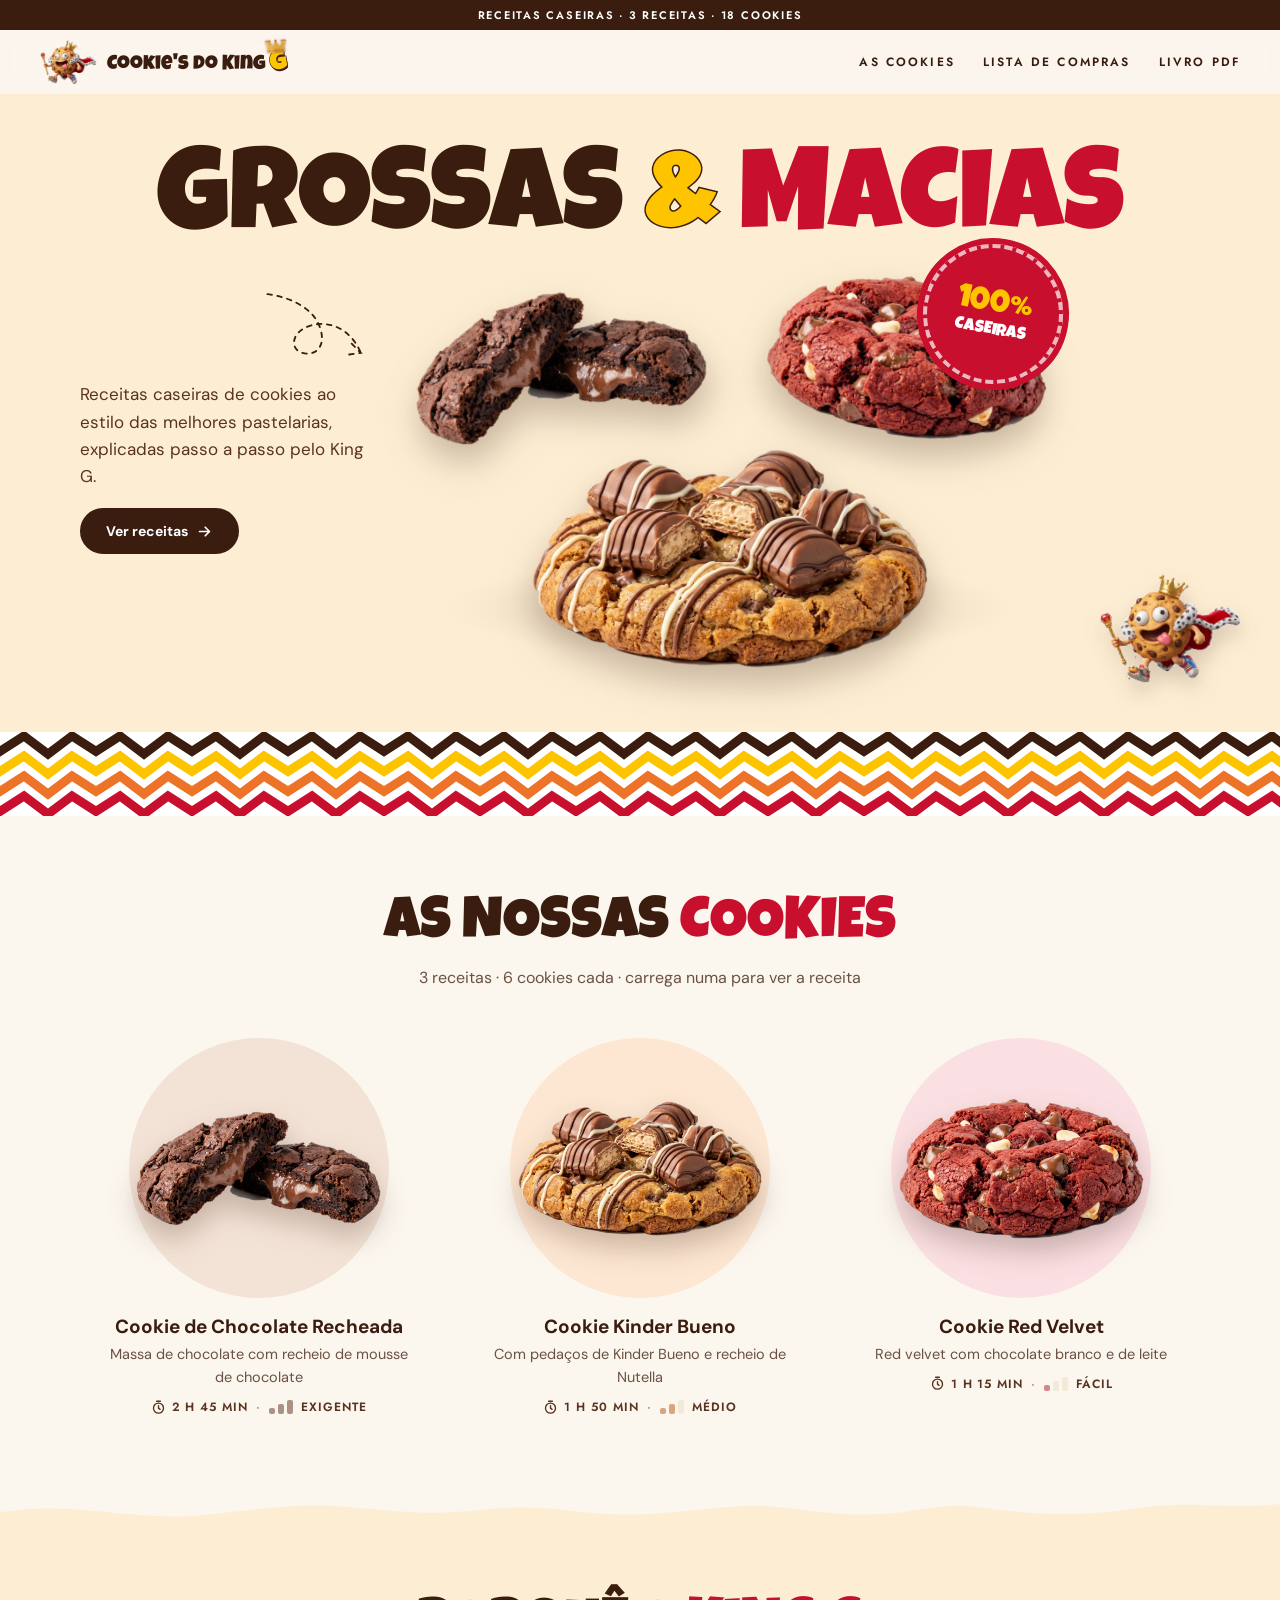
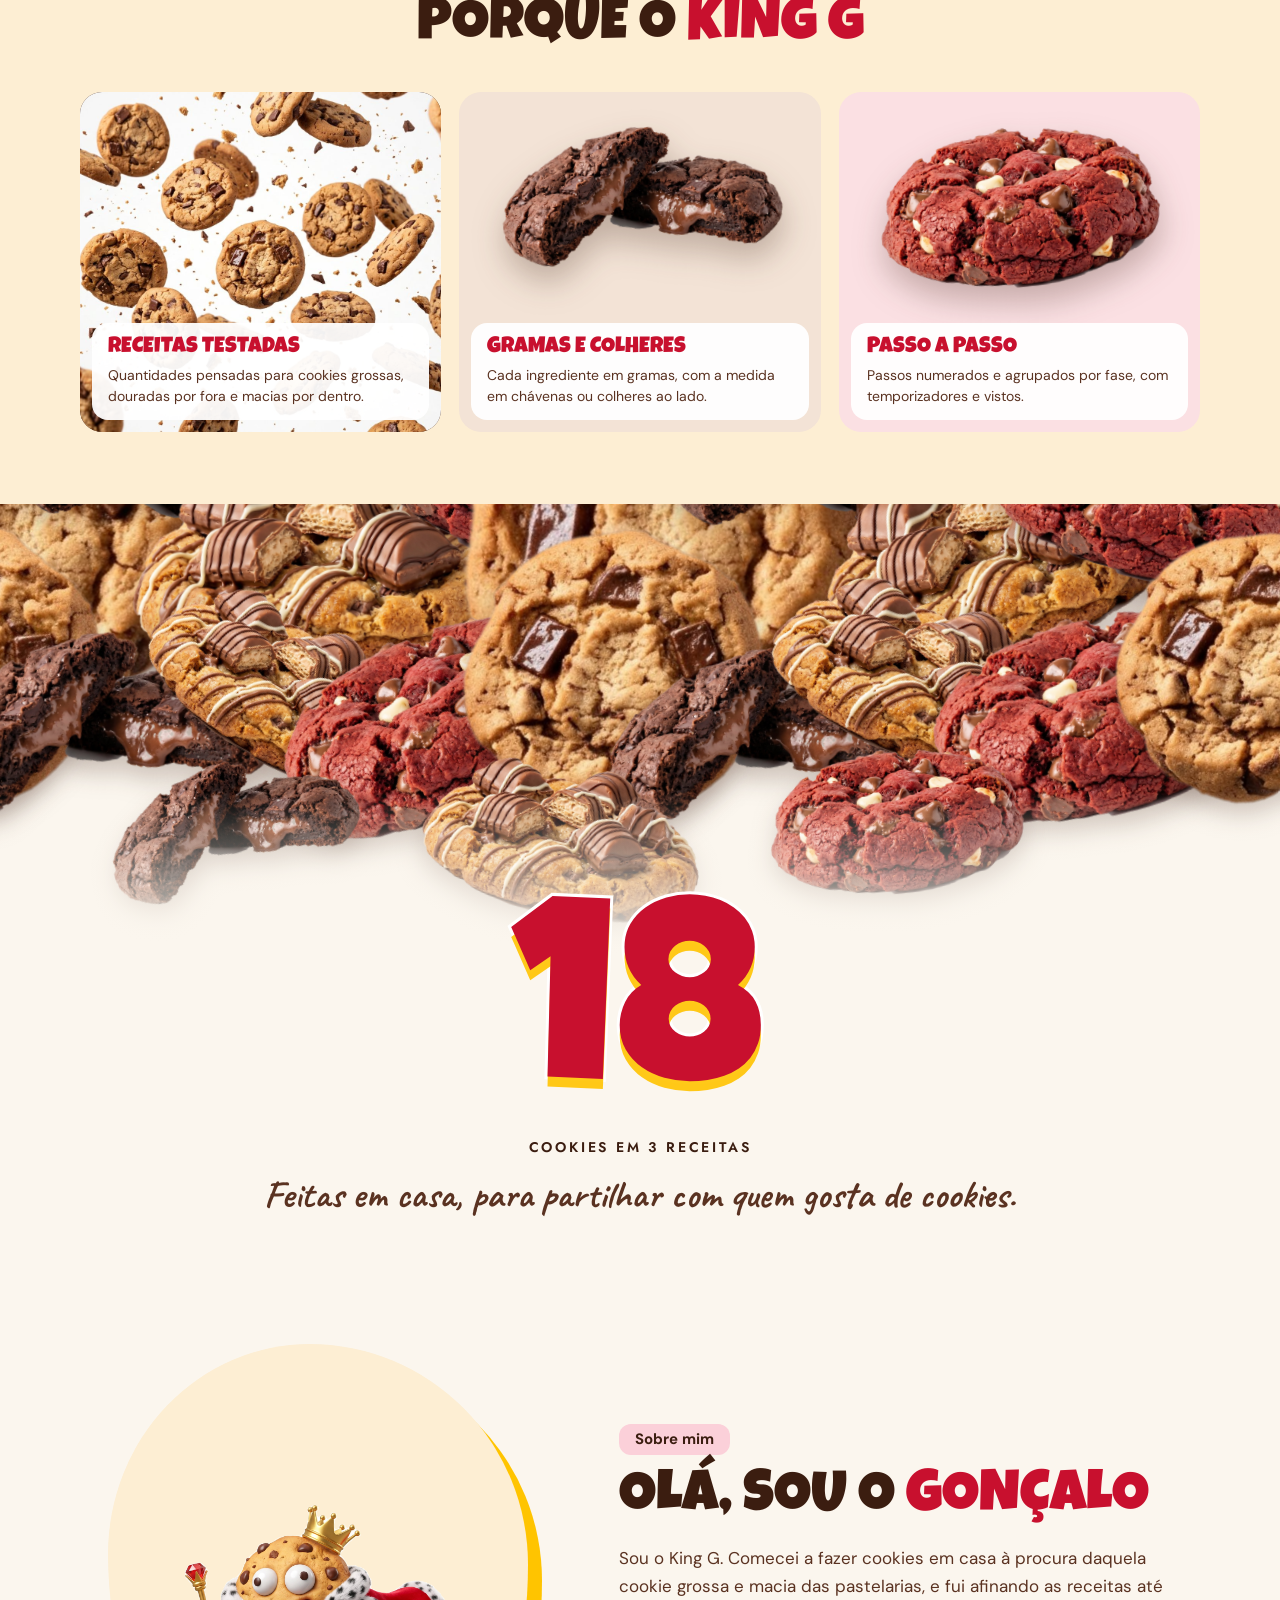
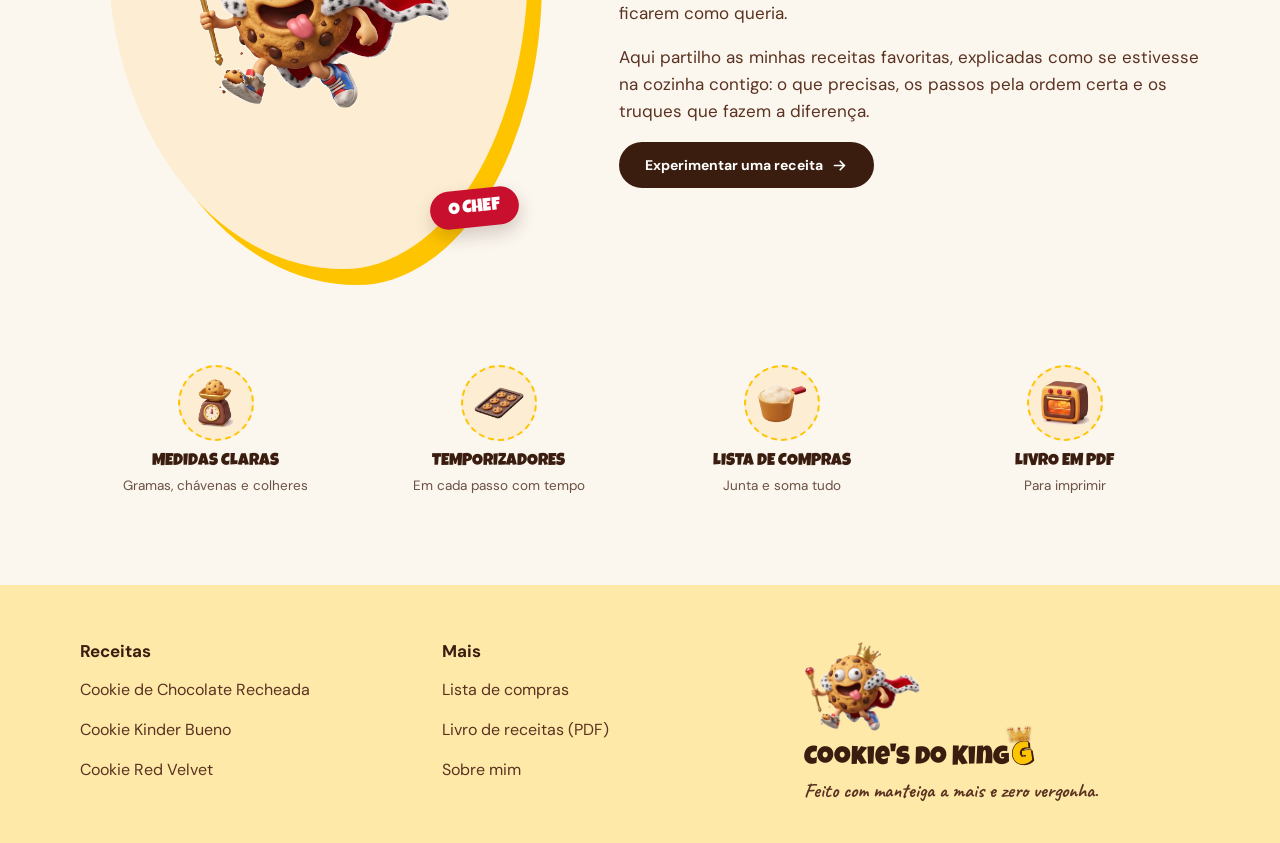
==== index.html @ 3b5568da "Nova página inicial, receita sem tabela e sem modo cozinha - Página inicial ao estilo da referência:" ====
<!doctype html>
<html lang="pt-PT">
<head>
  <meta charset="utf-8">
  <meta name="viewport" content="width=device-width, initial-scale=1, viewport-fit=cover">
  <title>Cookie's do King G</title>
  <meta name="description" content="As três receitas de cookies do King G: recheada de mousse, Kinder Bueno e Red Velvet. Passo a passo, com temporizadores e modo cozinha.">
  <meta property="og:title" content="Cookie's do King G">
  <meta property="og:description" content="Sua Majestade decretou: cookies para todos.">
  <meta property="og:image" content="assets/img/king-g.png">
  <meta name="theme-color" content="#fbf6ee">
  <link rel="icon" type="image/png" href="assets/img/favicon.png">
  <link rel="apple-touch-icon" href="assets/img/king-head.png">
  <link rel="preload" href="assets/fonts/luckiest-guy-latin-400-normal.woff2" as="font" type="font/woff2" crossorigin>
  <link rel="stylesheet" href="css/fontes.css">
  <link rel="stylesheet" href="css/estilo.css">
  <script>try{if(sessionStorage.getItem("kingg:cortina"))document.documentElement.classList.add("cortina-pre")}catch(e){}</script>
</head>
<body data-pagina="inicio">

  <a class="saltar" href="#cookies">Saltar para as cookies</a>

  <div class="v-faixa"><span>Receitas caseiras · 3 receitas · 18 cookies</span></div>

  <header class="nav">
    <a class="nav__marca" href="index.html" aria-label="Cookie's do King G, início">
      <img src="assets/img/king-g.png" alt="" width="58" height="44">
      <span>Cookie's do King <em class="g">G</em></span>
    </a>
    <button class="nav__menu" aria-expanded="false" aria-controls="nav-links" aria-label="Abrir menu">
      <span></span><span></span><span></span>
    </button>
    <nav class="nav__links" id="nav-links" aria-label="Principal">
      <a href="index.html#cookies">As cookies</a>
      <a href="lista.html">Lista de compras</a>
      <a href="livro.html">Livro PDF</a>
    </nav>
  </header>

  <main class="inicio">

    <!-- HERO -->
    <section class="v-hero">
      <div class="contentor v-hero__dentro">
        <h1 class="v-hero__titulo">Grossas <span>&amp;</span> <em>Macias</em></h1>
        <div class="v-hero__grelha">
          <div class="v-hero__texto">
            <p>Receitas caseiras de cookies ao estilo das melhores pastelarias, explicadas passo a passo pelo King G.</p>
            <a class="pilula" href="#cookies">Ver receitas <svg viewBox="0 0 24 24" aria-hidden="true"><path d="M5 12h14M13 6l6 6-6 6"/></svg></a>
            <svg class="v-rabisco" viewBox="0 0 120 90" aria-hidden="true"><path d="M8 10c30 4 52 18 58 38s-6 30-20 26-12-24 10-30 44 6 54 30" /><path d="M100 64l10 10-14 2" /></svg>
          </div>
          <div class="v-hero__prato">
            <img class="v-hero__ck v-hero__ck--tras1" src="assets/img/cookies/recheada.png" alt="">
            <img class="v-hero__ck v-hero__ck--tras2" src="assets/img/cookies/redvelvet.png" alt="">
            <img class="v-hero__ck v-hero__ck--frente" src="assets/img/cookies/bueno.png" alt="Cookie Kinder Bueno, Cookie de Chocolate Recheada e Cookie Red Velvet">
            <span class="v-selo"><b>100%</b>caseiras</span>
          </div>
        </div>
      </div>
      <img class="v-mascote v-mascote--hero" src="assets/img/king-g.png" alt="" aria-hidden="true">
    </section>

    <div class="v-zigzag" aria-hidden="true"></div>

    <!-- COOKIES -->
    <section class="i-cookies contentor" id="cookies">
      <h2 class="v-titulo">As nossas <em>cookies</em></h2>
      <p class="v-sub">3 receitas · 6 cookies cada · carrega numa para ver a receita</p>
      <div class="i-grelha" id="cartoes"></div>
    </section>

    <!-- PORQUÊ -->
    <section class="v-porque">
      <div class="v-rasgado v-rasgado--cima" aria-hidden="true"></div>
      <div class="contentor">
        <h2 class="v-titulo">Porquê o <em>King G</em></h2>
        <div class="v-porque__grelha">
          <article class="v-card">
            <img src="assets/img/cookie-rain.jpg" alt="">
            <div class="v-card__txt"><h3>Receitas testadas</h3><p>Quantidades pensadas para cookies grossas, douradas por fora e macias por dentro.</p></div>
          </article>
          <article class="v-card v-card--cor" style="--cor:#f3e3d6">
            <img class="v-card__ck" src="assets/img/cookies/recheada.png" alt="">
            <div class="v-card__txt"><h3>Gramas e colheres</h3><p>Cada ingrediente em gramas, com a medida em chávenas ou colheres ao lado.</p></div>
          </article>
          <article class="v-card v-card--cor" style="--cor:#fbe0e3">
            <img class="v-card__ck" src="assets/img/cookies/redvelvet.png" alt="">
            <div class="v-card__txt"><h3>Passo a passo</h3><p>Passos numerados e agrupados por fase, com temporizadores e vistos.</p></div>
          </article>
        </div>
      </div>
    </section>

    <!-- MONTE DE COOKIES + NÚMERO -->
    <section class="v-monte" aria-labelledby="monte-num">
      <div class="v-monte__pilha" id="pilha" aria-hidden="true"></div>
      <div class="contentor v-monte__texto">
        <p class="v-monte__num" id="monte-num">18</p>
        <p class="v-monte__legenda">cookies em 3 receitas</p>
        <p class="v-monte__script">Feitas em casa, para partilhar com quem gosta de cookies.</p>
      </div>
    </section>

    <!-- SOBRE MIM -->
    <section class="v-sobre contentor" id="sobre">
      <div class="v-sobre__foto">
        <img src="assets/img/eu.jpg" alt="Gonçalo, o chef por trás do King G" onerror="this.onerror=null;this.src='assets/img/king-g.png';this.classList.add('sem-foto')">
        <span class="v-sobre__selo">O chef</span>
      </div>
      <div class="v-sobre__texto">
        <p class="etiqueta-rosa">Sobre mim</p>
        <h2 class="v-titulo v-titulo--esq">Olá, sou o <em>Gonçalo</em></h2>
        <p>Sou o King G. Comecei a fazer cookies em casa à procura daquela cookie grossa e macia das pastelarias, e fui afinando as receitas até ficarem como queria.</p>
        <p>Aqui partilho as minhas receitas favoritas, explicadas como se estivesse na cozinha contigo: o que precisas, os passos pela ordem certa e os truques que fazem a diferença.</p>
        <a class="pilula" href="#cookies">Experimentar uma receita <svg viewBox="0 0 24 24" aria-hidden="true"><path d="M5 12h14M13 6l6 6-6 6"/></svg></a>
      </div>
    </section>

    <!-- VANTAGENS -->
    <section class="v-vantagens contentor" aria-label="O que encontras aqui">
      <ul>
        <li><span><img src="assets/img/icons/balanca.png" alt=""></span><b>Medidas claras</b><small>Gramas, chávenas e colheres</small></li>
        <li><span><img src="assets/img/icons/tabuleiro.png" alt=""></span><b>Temporizadores</b><small>Em cada passo com tempo</small></li>
        <li><a href="lista.html"><span><img src="assets/img/icons/medidor.png" alt=""></span><b>Lista de compras</b><small>Junta e soma tudo</small></a></li>
        <li><a href="livro.html"><span><img src="assets/img/icons/forno.png" alt=""></span><b>Livro em PDF</b><small>Para imprimir</small></a></li>
      </ul>
    </section>

  </main>

  <footer class="rodape">
    <div class="contentor rodape__grelha">
      <div class="rodape__col">
        <h2>Receitas</h2>
        <a href="cookie-chocolate-recheada.html">Cookie de Chocolate Recheada</a>
        <a href="cookie-kinder-bueno.html">Cookie Kinder Bueno</a>
        <a href="cookie-red-velvet.html">Cookie Red Velvet</a>
      </div>
      <div class="rodape__col">
        <h2>Mais</h2>
        <a href="lista.html">Lista de compras</a>
        <a href="livro.html">Livro de receitas (PDF)</a>
        <a href="index.html#sobre">Sobre mim</a>
      </div>
      <div class="rodape__marca">
        <img src="assets/img/king-g.png" alt="" width="125" height="96">
        <p class="rodape__nome">Cookie's do King <em class="g">G</em></p>
        <p class="rodape__lema">Feito com manteiga a mais e zero vergonha.</p>
      </div>
    </div>
  </footer>

  <div class="aviso" id="aviso" role="status" aria-live="polite"></div>

  <script src="js/receitas.js"></script>
  <script src="js/app.js"></script>
</body>
</html>
---- css/fontes.css ----
/* Fontes guardadas no próprio site (licenças OFL / Apache 2.0, via Fontsource) */
@font-face { font-family: "Luckiest Guy"; font-weight: 400; font-display: swap; src: url("../assets/fonts/luckiest-guy-latin-400-normal.woff2") format("woff2"); }
@font-face { font-family: "Bebas Neue"; font-weight: 400; font-display: swap; src: url("../assets/fonts/bebas-neue-latin-400-normal.woff2") format("woff2"); }
@font-face { font-family: "Caveat"; font-weight: 600 700; font-display: swap; src: url("../assets/fonts/caveat-latin-700-normal.woff2") format("woff2"); }
@font-face { font-family: "DM Sans"; font-weight: 400; font-display: swap; src: url("../assets/fonts/dm-sans-latin-400-normal.woff2") format("woff2"); }
@font-face { font-family: "DM Sans"; font-weight: 500; font-display: swap; src: url("../assets/fonts/dm-sans-latin-500-normal.woff2") format("woff2"); }
@font-face { font-family: "DM Sans"; font-weight: 700; font-display: swap; src: url("../assets/fonts/dm-sans-latin-700-normal.woff2") format("woff2"); }
@font-face { font-family: "Jost"; font-weight: 500; font-display: swap; src: url("../assets/fonts/jost-latin-500-normal.woff2") format("woff2"); }
@font-face { font-family: "Jost"; font-weight: 600; font-display: swap; src: url("../assets/fonts/jost-latin-600-normal.woff2") format("woff2"); }
@font-face { font-family: "Space Mono"; font-weight: 400; font-display: swap; src: url("../assets/fonts/space-mono-latin-400-normal.woff2") format("woff2"); }
@font-face { font-family: "Space Mono"; font-weight: 700; font-display: swap; src: url("../assets/fonts/space-mono-latin-700-normal.woff2") format("woff2"); }
---- css/estilo.css ----
/* =========================================================
   COOKIE'S DO KING G — estilo
   Baseado no design system Pa'lais, adaptado à marca:
   chocolate para o texto, vermelho da capa para as ações,
   mel e laranja só para formas. Pensado primeiro para telemóvel.
   ========================================================= */

:root {
  --creme: #fbf6ee;
  --papel: #ffffff;
  --chocolate: #3b1d10;
  --chocolate-2: #5a3221;
  --capa: #c8102e;
  --capa-escura: #a00c25;
  --mel: #ffc400;
  --laranja: #ed7328;
  --areia: #ecdcc2;
  --tinta: #2b170d;
  --tinta-suave: #6b5144;

  --f-marca: "Luckiest Guy", "Bebas Neue", system-ui, sans-serif;
  --f-titulo: "Bebas Neue", "Oswald", system-ui, sans-serif;
  --f-script: "Caveat", "Comic Sans MS", cursive;
  --f-rotulo: "Jost", "Futura", system-ui, sans-serif;
  --f-corpo: "DM Sans", "Inter", system-ui, sans-serif;

  --r-cartao: 16px;
  --r-botao: 32px;
  --sombra-cartao: -14px 10px 49px rgba(59, 29, 16, .16);
  --sombra-leve: 0 14px 27px rgba(59, 29, 16, .07);
  --max: 1200px;
  --gutter: clamp(16px, 4vw, 40px);
  --nav-h: 64px;
  --seguro-baixo: env(safe-area-inset-bottom, 0px);
}

*, *::before, *::after { box-sizing: border-box; }
html { scroll-behavior: smooth; scroll-padding-top: calc(var(--nav-h) + 16px); overflow-x: clip; -webkit-text-size-adjust: 100%; }
body {
  margin: 0;
  background: var(--creme);
  color: var(--tinta);
  font: 400 16px/1.6 var(--f-corpo);
  -webkit-font-smoothing: antialiased;
  overflow-x: clip;
  -webkit-tap-highlight-color: transparent;
}
img { max-width: 100%; height: auto; display: block; }
button { font: inherit; color: inherit; cursor: pointer; }
a { color: inherit; }
:focus-visible { outline: 3px solid var(--mel); outline-offset: 3px; border-radius: 6px; }
.saltar { position: absolute; left: -9999px; }
.saltar:focus { left: 16px; top: 16px; z-index: 100; background: var(--papel); padding: 8px 16px; }
.contentor { width: 100%; max-width: var(--max); margin: 0 auto; padding: 0 var(--gutter); }

/* o "G" do King G */
.g {
  font-style: normal;
  display: inline-block;
  color: var(--mel);
  -webkit-text-stroke: .045em var(--chocolate);
  paint-order: stroke fill;
  text-shadow: .05em .06em 0 var(--chocolate);
  transform: rotate(-8deg) scale(1.18);
  transform-origin: 50% 70%;
  margin-left: .06em;
}

/* ---------- texto partilhado ---------- */
.sobrancelha {
  font: 600 12px/1.6 var(--f-rotulo);
  letter-spacing: .22em; text-transform: uppercase;
  color: var(--capa); margin: 0 0 8px;
}
.sobrancelha--claro { color: var(--mel); }
.titulo { font: 400 clamp(40px, 6vw, 64px)/.95 var(--f-titulo); letter-spacing: .04em; text-transform: uppercase; color: var(--chocolate); margin: 0; }
.titulo--claro { color: var(--papel); }
.sub-titulo { font: 400 clamp(28px, 4vw, 34px)/1 var(--f-titulo); letter-spacing: .05em; text-transform: uppercase; color: var(--chocolate); margin: 0 0 14px; }
.script { font: 700 clamp(22px, 3vw, 30px)/1.15 var(--f-script); color: var(--chocolate-2); margin: 8px 0 0; }
.script--claro { color: #ffe9c7; }

/* ---------- botões ---------- */
.btn {
  display: inline-flex; align-items: center; justify-content: center; gap: 10px;
  min-height: 48px;
  border: 2px solid transparent; border-radius: var(--r-botao);
  padding: 14px 28px;
  font: 600 13px/1 var(--f-rotulo); letter-spacing: .14em; text-transform: uppercase;
  text-decoration: none;
  transition: transform .15s ease, background .15s ease, color .15s ease;
}
.btn svg { width: 18px; height: 18px; flex: none; fill: none; stroke: currentColor; stroke-width: 2.4; stroke-linecap: round; stroke-linejoin: round; }
.btn:active { transform: scale(.96); }
.btn--real { background: var(--capa); color: var(--papel); }
.btn--real:hover { background: var(--capa-escura); }
.btn--contorno { background: transparent; border-color: var(--laranja); color: #b8501a; }
.btn--contorno:hover { background: var(--laranja); color: var(--papel); }
.btn--claro { background: var(--papel); color: var(--chocolate); }
.btn--claro:hover { background: var(--mel); }
.btn--peq { min-height: 40px; padding: 10px 18px; font-size: 12px; }
.link { background: none; border: 0; padding: 0; color: var(--capa); text-decoration: underline; font-weight: 700; }

/* ---------- navegação ---------- */
.nav {
  position: sticky; top: 0; z-index: 40;
  height: var(--nav-h);
  display: flex; align-items: center; justify-content: space-between; gap: 12px;
  padding: 0 var(--gutter);
  background: rgba(251, 246, 238, .9);
  backdrop-filter: blur(10px); -webkit-backdrop-filter: blur(10px);
}
.nav__marca { display: flex; align-items: center; gap: 10px; text-decoration: none; color: var(--chocolate); margin-right: auto; }
.nav__marca img { width: auto; height: 44px; }
.nav__marca span { font: 400 20px/1 var(--f-marca); padding-top: 4px; white-space: nowrap; }
.nav__marca .g { font-size: 1.15em; }
.nav__links { display: flex; gap: 28px; }
.nav__links a {
  font: 600 12px/1 var(--f-rotulo); letter-spacing: .18em; text-transform: uppercase;
  color: var(--chocolate); text-decoration: none; padding: 8px 0;
  background: linear-gradient(var(--mel), var(--mel)) no-repeat 0 100% / 0 3px;
  transition: background-size .25s;
}
.nav__links a:hover { background-size: 100% 3px; }
.nav__menu { display: none; }

@media (max-width: 899px) {
  .nav__menu {
    display: grid; place-content: center; gap: 5px;
    width: 46px; height: 46px; border-radius: 50%;
    background: var(--papel); border: 0; box-shadow: var(--sombra-leve);
    order: 3;
  }
  .nav__menu span { display: block; width: 20px; height: 2.5px; border-radius: 2px; background: var(--chocolate); transition: transform .25s, opacity .25s; }
  .nav__menu[aria-expanded="true"] span:nth-child(1) { transform: translateY(7.5px) rotate(45deg); }
  .nav__menu[aria-expanded="true"] span:nth-child(2) { opacity: 0; }
  .nav__menu[aria-expanded="true"] span:nth-child(3) { transform: translateY(-7.5px) rotate(-45deg); }
  .nav__links {
    position: fixed; left: 12px; right: 12px; top: calc(var(--nav-h) + 4px);
    flex-direction: column; gap: 0;
    background: var(--papel); border-radius: 20px; padding: 8px;
    box-shadow: 0 20px 40px rgba(59, 29, 16, .18);
    transform: translateY(-12px); opacity: 0; pointer-events: none;
    transition: opacity .2s, transform .2s;
  }
  .nav__links.aberto { transform: none; opacity: 1; pointer-events: auto; }
  .nav__links a { padding: 16px 14px; font-size: 13px; background: none; border-radius: 12px; }
  .nav__links a:active { background: var(--creme); }
  .nav__cozinha { display: none; }
}
@media (max-width: 380px) { .nav__marca span { font-size: 17px; } .nav__marca img { height: 38px; } }

/* ---------- transições de página ---------- */
.chuva { position: fixed; z-index: 90; pointer-events: none; animation: cai linear forwards; will-change: transform; }
@keyframes cai { to { transform: translateY(calc(100vh + 260px)) rotate(var(--rot)); } }
/* cortina de bolachas */
html.cortina-pre::after { content: ""; position: fixed; inset: 0; z-index: 99; background: var(--creme); }
.cortina { position: fixed; inset: 0; z-index: 100; overflow: hidden; pointer-events: all; }
.cortina::before { content: ""; position: absolute; inset: 0; background: var(--fundo, var(--creme)); opacity: 0; transition: opacity .25s ease; }
.cortina.cheia::before { opacity: 1; }
.cortina img { position: absolute; max-width: none; height: auto; will-change: transform; backface-visibility: hidden; }
.cortina.a-entrar img { transform: translateY(calc(-100vh - 110%)) rotate(var(--rot)); animation: cortina-cai .52s var(--entra) forwards; }
.cortina.pousada img { transform: rotate(var(--rot)); }
.cortina.a-sair img { transform: rotate(var(--rot)); animation: cortina-sai .62s cubic-bezier(.55, 0, .85, .35) var(--sai) forwards; }
.cortina.a-sair::before { opacity: 0; transition-delay: .12s; transition-duration: .45s; }
@keyframes cortina-cai {
  0% { transform: translateY(calc(-100vh - 110%)) rotate(var(--rot)); animation-timing-function: cubic-bezier(.55, 0, .85, .35); }
  78% { transform: translateY(0) rotate(var(--rot)); animation-timing-function: ease-out; }
  89% { transform: translateY(-5%) rotate(var(--rot)); animation-timing-function: ease-in; }
  100% { transform: translateY(0) rotate(var(--rot)); }
}
@keyframes cortina-sai { to { transform: translateY(calc(100vh + 120%)) rotate(calc(var(--rot) + 120deg)); } }

/* ondas */
.onda { display: block; width: 100%; height: clamp(44px, 8vw, 110px); }

/* indicador de nível (substitui as coroas) */
.nivel { display: inline-flex; align-items: center; gap: 8px; }
.nivel__barras { display: inline-flex; align-items: flex-end; gap: 3px; height: 14px; }
.nivel__barras i { display: block; width: 6px; border-radius: 2px; background: var(--areia); }
.nivel__barras i:nth-child(1) { height: 6px; }
.nivel__barras i:nth-child(2) { height: 10px; }
.nivel__barras i:nth-child(3) { height: 14px; }
.nivel__barras i.on { background: var(--cor, var(--capa)); }

/* compras: talão amassado */
.compras { padding-block: 64px 80px; display: grid; gap: 40px; align-items: start; }
@media (min-width: 900px) { .compras { grid-template-columns: 1fr 420px; gap: 64px; } .compras__lado { position: sticky; top: calc(var(--nav-h) + 24px); } }
.compras__intro { color: var(--tinta-suave); max-width: 46ch; margin: 12px 0 0; }
.compras__escolha { display: flex; flex-wrap: wrap; gap: 10px; margin: 24px 0 18px; }
.chip { display: inline-flex; align-items: center; gap: 8px; min-height: 46px; border: 2px solid var(--areia); background: var(--papel); border-radius: 30px; padding: 6px 16px 6px 6px; font: 600 12px/1 var(--f-rotulo); letter-spacing: .1em; text-transform: uppercase; color: var(--chocolate); }
.chip img { width: 32px; height: 32px; object-fit: contain; }
.chip[aria-pressed="true"] { border-color: var(--chocolate); background: var(--chocolate); color: var(--papel); }
.compras__acoes { display: flex; gap: 12px; flex-wrap: wrap; }
@media (max-width: 480px) { .compras__acoes .btn { flex: 1; } }

.talao-wrap {
  --tinta-talao: #2a2622;
  width: 100%; max-width: 400px; justify-self: center;
  transform: rotate(-2deg);
  filter: drop-shadow(-6px 14px 14px rgba(59, 29, 16, .18)) drop-shadow(0 2px 2px rgba(59, 29, 16, .12));
}
.talao {
  --dente: 14px;
  position: relative;
  padding: 34px 26px 40px;
  background: #fcf9f1 url("../assets/img/talao.jpg") center / 100% 100%;
  color: var(--tinta-talao);
  font: 400 13px/1.55 "Space Mono", ui-monospace, "Courier New", monospace;
  -webkit-mask:
    conic-gradient(from -45deg at bottom, #0000, #000 1deg 89deg, #0000 90deg) bottom / var(--dente) 51% repeat-x,
    conic-gradient(from 135deg at top, #0000, #000 1deg 89deg, #0000 90deg) top / var(--dente) 51% repeat-x;
          mask:
    conic-gradient(from -45deg at bottom, #0000, #000 1deg 89deg, #0000 90deg) bottom / var(--dente) 51% repeat-x,
    conic-gradient(from 135deg at top, #0000, #000 1deg 89deg, #0000 90deg) top / var(--dente) 51% repeat-x;
}
/* tinta de impressora térmica, ligeiramente gasta */
.talao > * { position: relative; }
.talao__logo { width: 120px; margin: 0 auto 6px; filter: grayscale(1) contrast(1.3) brightness(.95); mix-blend-mode: multiply; opacity: .85; }
.talao__marca { text-align: center; font-weight: 700; font-size: 17px; letter-spacing: .06em; margin: 0; }
.talao__centro { text-align: center; margin: 2px 0 12px; font-size: 12px; text-transform: uppercase; }
.talao hr { border: 0; border-top: 2px dashed currentColor; opacity: .55; margin: 10px 0; }
.talao hr.talao__duplo { border-top-style: double; border-top-width: 4px; }
.talao__linha { display: flex; justify-content: space-between; gap: 12px; font-size: 12px; text-transform: uppercase; }
.talao__receita { font-weight: 700; }
.talao__cab { font-weight: 700; margin-bottom: 2px; }
.talao__cab .talao__art { flex: 1; padding-left: 14px; }
.talao__lista { list-style: none; margin: 0; padding: 0; }
.tal-item { display: grid; grid-template-columns: 22px 66px 1fr; align-items: start; gap: 6px; padding: 5px 0; cursor: pointer; }
.tal-item input { position: absolute; opacity: 0; pointer-events: none; }
.tal-item__caixa { width: 17px; height: 17px; margin-top: 2px; border: 1.5px solid currentColor; display: grid; place-items: center; }
.tal-item__caixa svg { width: 13px; height: 13px; fill: none; stroke: currentColor; stroke-width: 3; stroke-linecap: round; stroke-linejoin: round; opacity: 0; }
.tal-item input:checked + .tal-item__caixa svg { opacity: 1; }
.tal-item input:focus-visible + .tal-item__caixa { outline: 3px solid var(--mel); outline-offset: 2px; }
.tal-item__q { font-weight: 700; text-align: right; padding-right: 8px; white-space: nowrap; }
.tal-item input:checked ~ .tal-item__q, .tal-item input:checked ~ .tal-item__n { text-decoration: line-through; text-decoration-thickness: 2px; opacity: .45; }
.talao__vazio { text-align: center; padding: 14px 0; font-size: 12px; }
.talao__total { font-size: 13px; }
.talao__grande { font-size: 18px; font-weight: 700; margin-top: 4px; }
.talao__barras { height: 48px; max-width: 100%; margin: 16px auto 8px; opacity: .85; }

/* checkboxes partilhadas */
.check { display: flex; align-items: flex-start; gap: 12px; padding: 11px 2px; cursor: pointer; }
.check input { position: absolute; opacity: 0; pointer-events: none; }
.check__caixa { flex: none; width: 24px; height: 24px; margin-top: 0; border: 2px solid var(--areia); border-radius: 7px; display: grid; place-items: center; transition: background .15s, border-color .15s; }
.check__caixa svg { width: 15px; height: 15px; fill: none; stroke: var(--papel); stroke-width: 3; stroke-linecap: round; stroke-linejoin: round; opacity: 0; }
.check input:checked + .check__caixa { background: var(--cor, var(--capa)); border-color: var(--cor, var(--capa)); }
.check input:checked + .check__caixa svg { opacity: 1; }
.check input:focus-visible + .check__caixa { outline: 3px solid var(--mel); outline-offset: 2px; }
.check__q { font-weight: 700; min-width: 72px; color: var(--chocolate); font-variant-numeric: tabular-nums; }
.check__txt { flex: 1; }
.check input:checked ~ .check__txt, .check input:checked ~ .check__q { text-decoration: line-through; opacity: .45; }

/* =========================================================
   PÁGINA DA RECEITA
   ========================================================= */
.pagina-receita { padding-bottom: 32px; }
.voltar { display: inline-flex; align-items: center; gap: 8px; min-height: 44px; font: 600 12px/1 var(--f-rotulo); letter-spacing: .16em; text-transform: uppercase; color: var(--chocolate); text-decoration: none; }
.voltar svg { width: 18px; height: 18px; fill: none; stroke: currentColor; stroke-width: 2.4; stroke-linecap: round; stroke-linejoin: round; }
.voltar:hover { color: var(--cor); }


.dose { display: flex; align-items: center; justify-content: space-between; gap: 12px; margin: 0 0 8px; padding: 8px 10px 8px 16px; background: var(--creme); border-radius: 40px; }
.dose__texto { font: 600 11px/1.3 var(--f-rotulo); letter-spacing: .14em; text-transform: uppercase; }
.dose__ctrl { display: flex; align-items: center; gap: 4px; }
.dose__ctrl button { width: 44px; height: 44px; border-radius: 50%; border: 0; background: var(--papel); font: 700 22px/1 var(--f-corpo); color: var(--chocolate); box-shadow: 0 2px 6px rgba(59, 29, 16, .12); }
.dose__ctrl button:hover { background: var(--mel); }
.dose__num { min-width: 56px; text-align: center; font: 400 30px/1 var(--f-titulo); color: var(--cor); }
.dose__num small { display: block; font: 600 9px/1 var(--f-rotulo); letter-spacing: .14em; color: var(--tinta-suave); }
.dose__nota { font-size: 13px; color: var(--tinta-suave); margin: 4px 0 0; }
.grupo__titulo { font: 700 22px/1.1 var(--f-script); color: var(--cor); margin: 20px 0 2px; }
.lista-ing { list-style: none; margin: 0 0 4px; padding: 0; }
.lista-ing li + li { border-top: 1px dashed var(--areia); }
.lista-ing .check { font-size: 15px; line-height: 1.4; }

.mini {
  display: inline-flex; align-items: center; gap: 6px; min-height: 40px;
  border: 2px solid var(--areia); background: transparent; border-radius: 22px;
  padding: 8px 14px; font: 600 11px/1 var(--f-rotulo); letter-spacing: .1em; text-transform: uppercase; color: var(--chocolate);
}
.mini:hover { border-color: var(--laranja); }
.mini svg { width: 15px; height: 15px; fill: none; stroke: currentColor; stroke-width: 2.4; stroke-linecap: round; stroke-linejoin: round; }
.mini--feito[aria-pressed="true"] { background: var(--cor); border-color: var(--cor); color: var(--papel); }

/* barra fixa no telemóvel */
.barra-movel { display: none; }
@media (max-width: 899px) {
  .barra-movel {
    position: fixed; z-index: 35; left: 10px; right: 10px; bottom: calc(10px + var(--seguro-baixo));
    display: flex; align-items: center; gap: 6px;
    background: var(--chocolate); border-radius: 40px; padding: 6px;
    box-shadow: 0 14px 30px rgba(59, 29, 16, .35);
  }
  .barra-movel__link { flex: 1; text-align: center; color: var(--papel); text-decoration: none; font: 600 11px/1 var(--f-rotulo); letter-spacing: .12em; text-transform: uppercase; padding: 14px 4px; border-radius: 30px; }
  .barra-movel__link:active { background: rgba(255, 255, 255, .12); }
  .barra-movel .btn { min-height: 44px; padding: 10px 16px; font-size: 11px; }
  body[data-pagina="receita"] .rodape { padding-bottom: calc(110px + var(--seguro-baixo)); }
  body.com-doca .barra-movel { bottom: calc(10px + var(--seguro-baixo)); }
}
body.em-cozinha .barra-movel { display: none; }

/* ---------- modo cozinha ---------- */
.cozinha {
  position: fixed; inset: 0; z-index: 60; background: var(--creme);
  display: flex; flex-direction: column;
  padding: 12px var(--gutter) calc(16px + var(--seguro-baixo));
}
.cozinha[hidden] { display: none; }
body.em-cozinha { overflow: hidden; }
.cozinha__topo { display: flex; justify-content: space-between; gap: 12px; align-items: center; }
.cozinha__receita { display: flex; align-items: center; gap: 10px; font: 400 22px/1 var(--f-titulo); letter-spacing: .05em; text-transform: uppercase; color: var(--cor); }
.cozinha__receita img { width: 44px; }
.cozinha__fechar { width: 48px; height: 48px; border-radius: 50%; border: 2px solid var(--chocolate); background: transparent; flex: none; display: grid; place-items: center; }
.cozinha__fechar svg { width: 22px; height: 22px; stroke: var(--chocolate); stroke-width: 2.6; stroke-linecap: round; fill: none; }
.cozinha__barra { height: 8px; background: var(--areia); border-radius: 8px; margin: 12px 0; overflow: hidden; }
.cozinha__barra span { display: block; height: 100%; background: var(--cor); border-radius: 8px; transition: width .4s ease; }
.cozinha__palco { flex: 1; display: flex; flex-direction: column; align-items: center; justify-content: center; text-align: center; max-width: 760px; width: 100%; margin: 0 auto; overflow-y: auto; padding: 8px 0; }
.cozinha__icone { width: clamp(90px, 18vh, 170px); height: clamp(90px, 18vh, 170px); object-fit: contain; margin-bottom: 10px; filter: drop-shadow(0 14px 12px rgba(59, 29, 16, .2)); }
.cozinha__titulo { font: 400 clamp(38px, 8vw, 80px)/.95 var(--f-titulo); letter-spacing: .04em; text-transform: uppercase; color: var(--cor); margin: 4px 0 14px; }
.cozinha__texto { font-size: clamp(18px, 2.4vw, 23px); line-height: 1.5; margin: 0; }
.cozinha__temporizador { margin-top: 24px; }
.cozinha__nav { display: flex; justify-content: space-between; gap: 12px; max-width: 760px; width: 100%; margin: 12px auto 0; }
.cozinha__nav .btn { flex: 1; max-width: 240px; min-height: 56px; }
.cozinha__fim img { width: min(340px, 70vw); margin: 0 auto 8px; }
.relogio { display: inline-flex; align-items: center; gap: 14px; background: var(--papel); border-radius: 60px; padding: 8px 10px 8px 22px; box-shadow: var(--sombra-leve); }
.relogio__tempo { font: 400 42px/1 var(--f-titulo); letter-spacing: .06em; color: var(--chocolate); font-variant-numeric: tabular-nums; min-width: 4ch; }

/* doca de temporizadores */
.doca { position: fixed; z-index: 70; left: 50%; bottom: calc(16px + var(--seguro-baixo)); translate: -50% 0; display: flex; flex-direction: column; gap: 8px; align-items: center; pointer-events: none; width: max-content; max-width: calc(100vw - 20px); }
@media (max-width: 899px) { .doca { bottom: calc(80px + var(--seguro-baixo)); } body.em-cozinha .doca { bottom: calc(90px + var(--seguro-baixo)); } }
.tempo-ativo { pointer-events: auto; display: flex; align-items: center; gap: 10px; background: var(--chocolate); color: var(--papel); border-radius: 40px; padding: 6px 6px 6px 18px; box-shadow: 0 12px 30px rgba(59, 29, 16, .35); }
.tempo-ativo__nome { font: 600 10px/1.2 var(--f-rotulo); letter-spacing: .12em; text-transform: uppercase; opacity: .8; max-width: 16ch; }
.tempo-ativo__t { font: 400 26px/1 var(--f-titulo); letter-spacing: .06em; font-variant-numeric: tabular-nums; }
.tempo-ativo button { border: 0; border-radius: 30px; background: rgba(255, 255, 255, .14); color: var(--papel); padding: 10px 12px; min-height: 40px; font: 600 10px/1 var(--f-rotulo); letter-spacing: .1em; text-transform: uppercase; }
.tempo-ativo.toca { background: var(--capa); }

.aviso { position: fixed; z-index: 80; top: calc(var(--nav-h) + 10px); left: 50%; translate: -50% -20px; opacity: 0; background: var(--chocolate); color: var(--papel); padding: 12px 22px; border-radius: 30px; font-weight: 500; transition: opacity .25s, translate .25s; pointer-events: none; max-width: calc(100vw - 32px); text-align: center; }
.aviso.ver { opacity: 1; translate: -50% 0; }

@media (prefers-reduced-motion: reduce) {
  *, *::before, *::after { animation-duration: .01ms !important; animation-iteration-count: 1 !important; transition-duration: .01ms !important; }
  html { scroll-behavior: auto; }
}

/* coroa por cima do G */
.g { position: relative; }
.g::before {
  content: ""; position: absolute; left: 50%; top: -.4em;
  width: .78em; height: .46em; translate: -50% 0; rotate: 4deg;
  background: url("../assets/img/coroa.png") no-repeat center / contain;
  filter: drop-shadow(0 .03em .03em rgba(59, 29, 16, .35));
  -webkit-text-stroke: 0; pointer-events: none;
}

.check__nota { font-style: normal; color: var(--tinta-suave); font-size: 13px; }

/* gramas e chávenas/colheres juntas */
.lista-ing .check__q { min-width: 92px; display: flex; flex-direction: column; line-height: 1.25; }
.lista-ing .check__q small { font-weight: 500; font-size: 12.5px; color: var(--tinta-suave); margin-top: 2px; }


/* =========================================================
   ELEMENTOS PARTILHADOS (estilo limpo, inspirado na Crumbl)
   ========================================================= */
.vh { position: absolute; width: 1px; height: 1px; overflow: hidden; clip-path: inset(50%); white-space: nowrap; }
.pilula {
  display: inline-flex; align-items: center; justify-content: center; gap: 8px;
  min-height: 46px; padding: 12px 24px; border: 2px solid var(--chocolate); border-radius: 30px;
  background: var(--chocolate); color: #fff; text-decoration: none; cursor: pointer;
  font: 700 14px/1 var(--f-corpo);
  transition: background .15s, border-color .15s, color .15s, transform .15s;
}
.pilula svg { width: 17px; height: 17px; fill: none; stroke: currentColor; stroke-width: 2.4; stroke-linecap: round; stroke-linejoin: round; }
.pilula:hover { background: var(--capa); border-color: var(--capa); }
.pilula:active { transform: scale(.97); }
.pilula--claro { background: transparent; color: var(--chocolate); }
.pilula--claro:hover { background: var(--chocolate); border-color: var(--chocolate); color: #fff; }
.pilula--peq { min-height: 40px; padding: 9px 18px; font-size: 13px; }
.etiqueta-rosa { display: inline-block; margin: 0 0 14px; padding: 8px 16px; border-radius: 12px; background: #fbd0d9; color: var(--chocolate); font: 600 15px/1 var(--f-corpo); }
.i-titulo { font: 400 clamp(36px, 5vw, 54px)/1 var(--f-marca); color: var(--chocolate); margin: 0; text-align: center; }
.i-titulo::after { content: ""; display: block; width: 120px; height: 3px; border-radius: 2px; background: var(--chocolate); margin: 14px auto 0; }
.i-titulo--esq { text-align: left; }
.i-titulo--esq::after { margin-left: 0; }

/* =========================================================
   PÁGINA INICIAL
   ========================================================= */
.inicio { overflow-x: clip; }

/* hero: cookies espalhadas sobre fundo pastel */
.i-hero { position: relative; overflow: hidden; background: #ffe9a8; min-height: min(78vh, 640px); display: grid; place-items: center; padding: 48px 16px; }
.i-hero__cookies .ic { position: absolute; filter: drop-shadow(0 16px 16px rgba(59, 29, 16, .22)); }
.ic--1 { width: clamp(150px, 20vw, 270px); left: -3%; top: -6%; rotate: -14deg; }
.ic--2 { width: clamp(130px, 16vw, 220px); left: 22%; top: -12%; rotate: 20deg; }
.ic--3 { width: clamp(150px, 18vw, 250px); right: 16%; top: -8%; rotate: 8deg; }
.ic--4 { width: clamp(150px, 19vw, 260px); right: -5%; top: 18%; rotate: -10deg; }
.ic--5 { width: clamp(130px, 16vw, 220px); right: 6%; bottom: -14%; rotate: 30deg; }
.ic--6 { width: clamp(120px, 15vw, 200px); left: 26%; bottom: -16%; rotate: -24deg; }
.ic--7 { width: clamp(140px, 18vw, 240px); left: -6%; bottom: 4%; rotate: 16deg; }
.ic--8 { width: clamp(110px, 13vw, 180px); right: 34%; bottom: -10%; rotate: 12deg; }
.i-hero__centro {
  position: relative; z-index: 2; text-align: center;
  background: rgba(255, 249, 236, .92); border-radius: 32px;
  padding: 26px clamp(22px, 4vw, 48px) 32px; max-width: 520px;
  box-shadow: 0 24px 50px rgba(59, 29, 16, .16);
  backdrop-filter: blur(4px); -webkit-backdrop-filter: blur(4px);
}
.i-hero__rei { width: min(240px, 60%); margin: -6px auto 6px; filter: drop-shadow(0 14px 12px rgba(59, 29, 16, .22)); }
.i-hero__titulo { font: 400 clamp(40px, 6vw, 64px)/1.05 var(--f-marca); color: var(--chocolate); margin: 18px 0 10px; }
.i-hero__titulo .g { color: var(--mel); }
.i-hero__texto { margin: 0 auto 22px; max-width: 34ch; color: var(--chocolate-2); font-size: 17px; }
@media (max-width: 640px) {
  .ic--2, .ic--6, .ic--8 { display: none; }
  .ic--1 { width: 150px; left: -40px; top: -30px; }
  .ic--3 { width: 140px; right: -36px; top: -24px; }
  .ic--4 { width: 130px; right: -50px; top: auto; bottom: 22%; }
  .ic--5 { width: 140px; right: -20px; bottom: -40px; }
  .ic--7 { width: 140px; left: -50px; bottom: -20px; }
  .i-hero { padding: 90px 16px; }
}

/* cookies em grelha, à Crumbl: foto + nome */
.i-cookies { padding-block: clamp(56px, 8vw, 96px) 24px; text-align: center; }
.i-grelha { display: grid; gap: 40px 24px; margin-top: 40px; }
@media (min-width: 700px) { .i-grelha { grid-template-columns: repeat(3, 1fr); } }
@media (min-width: 700px) { .i-grelha--2 { grid-template-columns: repeat(2, minmax(0, 320px)); justify-content: center; } }
.i-cookie { display: flex; flex-direction: column; align-items: center; text-align: center; text-decoration: none; color: var(--chocolate); padding: 8px; border-radius: 24px; }
.i-cookie__img { display: grid; place-items: center; width: min(260px, 72vw); aspect-ratio: 1; border-radius: 50%; background: var(--suave); margin-bottom: 18px; transition: background .25s; }
.i-cookie__img img { width: 84%; filter: drop-shadow(0 14px 14px rgba(59, 29, 16, .25)); transition: transform .45s ease; }
.i-cookie:hover .i-cookie__img img, .i-cookie:focus-visible .i-cookie__img img { transform: rotate(8deg) scale(1.04); }
.i-cookie h3 { font: 800 19px/1.2 var(--f-corpo); margin: 0 0 4px; }
.i-cookie p { margin: 0 0 10px; color: var(--tinta-suave); font-size: 14.5px; max-width: 30ch; }
.i-cookie__meta { display: inline-flex; align-items: center; gap: 6px; font: 600 12px/1 var(--f-rotulo); letter-spacing: .08em; text-transform: uppercase; color: var(--chocolate-2); }
.i-cookie__meta svg { width: 15px; height: 15px; fill: none; stroke: currentColor; stroke-width: 2.2; stroke-linecap: round; stroke-linejoin: round; }
.i-cookie__meta i { font-style: normal; opacity: .5; padding: 0 2px; }
.i-cookie .nivel__barras i.on { background: var(--cor); }

/* como funciona */
.i-como { padding-block: clamp(48px, 7vw, 88px) 72px; }
.i-como__grelha { display: grid; gap: 28px; align-items: center; margin-top: 40px; }
@media (min-width: 860px) { .i-como__grelha { grid-template-columns: 1fr 1fr; gap: 56px; } }
.i-como__visual { position: relative; aspect-ratio: 5 / 4; max-width: 520px; width: 100%; justify-self: center; }
.cv { position: absolute; filter: drop-shadow(0 12px 12px rgba(59, 29, 16, .2)); }
.cv--rei { width: 62%; left: 19%; top: 14%; z-index: 2; }
.cv--taca { width: 26%; left: 0; top: 2%; rotate: -10deg; }
.cv--balanca { width: 22%; right: 2%; top: 0; rotate: 8deg; }
.cv--forno { width: 26%; left: 2%; bottom: 0; }
.cv--grade { width: 28%; right: 0; bottom: 4%; rotate: -6deg; }
.i-como__texto > p { font-size: 19px; line-height: 1.5; margin: 0 0 22px; }
.i-etapas { list-style: none; margin: 0 0 26px; padding: 0; counter-reset: etapa; display: grid; gap: 16px; }
.i-etapas li { counter-increment: etapa; display: grid; grid-template-columns: 44px 1fr; gap: 2px 14px; }
.i-etapas li::before { content: counter(etapa); grid-row: span 2; width: 44px; height: 44px; border-radius: 50%; background: var(--mel); color: var(--chocolate); display: grid; place-items: center; font: 400 22px/1 var(--f-marca); padding-top: 3px; }
.i-etapas b { font-size: 17px; }
.i-etapas span { color: var(--tinta-suave); }
.i-lista { display: flex; align-items: center; justify-content: space-between; gap: 20px; margin-top: 56px; padding: clamp(24px, 4vw, 40px); border-radius: 28px; background: #fbe0e3; }
.i-lista h3 { font: 400 clamp(28px, 3.4vw, 38px)/1 var(--f-marca); margin: 0 0 10px; color: var(--chocolate); }
.i-lista p { margin: 0 0 18px; max-width: 52ch; color: var(--chocolate-2); }
.i-lista__img { width: clamp(90px, 14vw, 160px); flex: none; rotate: 8deg; }
@media (max-width: 560px) { .i-lista { flex-direction: column-reverse; align-items: flex-start; } }

/* rodapé em colunas, fundo pastel */
.rodape { background: #ffe9a8; color: var(--chocolate); padding: 56px 0 calc(40px + var(--seguro-baixo)); margin-top: 24px; }
.rodape__grelha { display: grid; gap: 32px; }
@media (min-width: 760px) { .rodape__grelha { grid-template-columns: 1fr 1fr 1.2fr; } }
.rodape__col { display: flex; flex-direction: column; gap: 6px; }
.rodape__col h2 { font: 800 17px/1.2 var(--f-corpo); margin: 0 0 6px; }
.rodape__col a { color: var(--chocolate-2); text-decoration: none; padding: 4px 0; }
.rodape__col a:hover { text-decoration: underline; }
.rodape__marca img { height: 90px; width: auto; margin-bottom: 8px; }
.rodape__nome { font: 400 26px/1.3 var(--f-marca); margin: 12px 0 2px; }
.rodape__lema { font: 700 20px/1.2 var(--f-script); margin: 0; color: var(--chocolate-2); }

/* página da lista */
.pagina-lista .compras { padding-block: 48px 72px; }
.pagina-lista .compras__lado .i-titulo { margin-bottom: 4px; }
.nav__cozinha { margin-left: 8px; }

/* =========================================================
   PÁGINA DA RECEITA: hero, barra de etapas, 3 etapas
   ========================================================= */
.pagina-receita { padding-bottom: 32px; }
.r-hero { padding: 20px 0 40px; }
.r-hero__grelha { display: grid; gap: 22px; align-items: center; }
@media (min-width: 900px) { .r-hero__grelha { grid-template-columns: 1fr 1.1fr; gap: 56px; padding-top: 16px; } }
.r-hero__foto { display: grid; place-items: center; aspect-ratio: 1; width: min(480px, 100%); justify-self: center; border-radius: 50%; background: var(--suave); }
.r-hero__foto img { width: 82%; filter: drop-shadow(0 24px 22px rgba(59, 29, 16, .3)); }
@media (max-width: 899px) { .r-hero__foto { width: min(300px, 76vw); } }
.r-hero__nome { font: 400 clamp(38px, 5.4vw, 64px)/1 var(--f-marca); color: var(--chocolate); margin: 6px 0 12px; }
.r-hero__desc { margin: 0 0 22px; color: var(--tinta-suave); font-size: 17px; max-width: 48ch; }
.r-factos { display: grid; grid-template-columns: repeat(2, 1fr); gap: 0; margin: 0 0 24px; border: 1.5px solid var(--areia); border-radius: 18px; overflow: hidden; background: var(--papel); }
@media (min-width: 560px) { .r-factos { grid-template-columns: repeat(3, 1fr); } }
.r-factos div { padding: 12px 14px; border-right: 1.5px solid var(--areia); border-bottom: 1.5px solid var(--areia); margin: 0 -1.5px -1.5px 0; }
.r-factos dt { font: 600 10.5px/1.3 var(--f-rotulo); letter-spacing: .14em; text-transform: uppercase; color: var(--tinta-suave); }
.r-factos dd { margin: 6px 0 0; display: flex; align-items: center; gap: 8px; font-weight: 700; font-size: 15px; line-height: 1.25; color: var(--chocolate); }
.r-factos dd img { width: 24px; height: 24px; object-fit: contain; flex: none; }
.r-factos dd svg { width: 20px; height: 20px; flex: none; fill: none; stroke: currentColor; stroke-width: 2; stroke-linecap: round; stroke-linejoin: round; }
.r-hero__botoes { display: flex; flex-wrap: wrap; gap: 10px; }
@media (max-width: 480px) { .r-hero__botoes .pilula { flex: 1 1 100%; } }

/* barra de etapas fixa por baixo do menu */
.r-etapas { position: sticky; top: var(--nav-h); z-index: 30; background: rgba(251, 246, 238, .94); backdrop-filter: blur(8px); -webkit-backdrop-filter: blur(8px); border-block: 1px solid var(--areia); }
.r-etapas__lista { display: flex; gap: 6px; overflow-x: auto; scrollbar-width: none; padding-block: 8px; }
.r-etapas__lista::-webkit-scrollbar { display: none; }
.r-etapas a { flex: none; display: inline-flex; align-items: center; gap: 8px; padding: 8px 14px 8px 8px; border-radius: 30px; text-decoration: none; color: var(--tinta-suave); font: 700 14px/1 var(--f-corpo); white-space: nowrap; transition: background .2s, color .2s; }
.r-etapas a span { display: grid; place-items: center; width: 26px; height: 26px; border-radius: 50%; border: 2px solid currentColor; font-size: 12px; }
.r-etapas a.ativa { background: var(--chocolate); color: #fff; }
.r-etapas a.ativa span { background: var(--mel); border-color: var(--mel); color: var(--chocolate); }
html { scroll-padding-top: calc(var(--nav-h) + 72px); }

/* etapa */
.r-etapa { padding-block: 48px 8px; }
.r-etapa__cab { display: flex; align-items: center; gap: 18px; margin-bottom: 26px; }
.r-etapa__num { flex: none; width: 64px; height: 64px; border-radius: 50%; background: var(--mel); display: grid; place-items: center; font: 400 32px/1 var(--f-marca); color: var(--chocolate); padding-top: 4px; }
.r-etapa__olho { margin: 0; font: 600 12px/1.4 var(--f-rotulo); letter-spacing: .16em; text-transform: uppercase; color: var(--tinta-suave); }
.r-etapa__cab h2 { font: 400 clamp(30px, 4vw, 42px)/1 var(--f-marca); margin: 2px 0 4px; color: var(--chocolate); }
.r-etapa__resumo { margin: 0; color: var(--chocolate-2); font-weight: 600; }

/* 1. o que precisas */
.r-precisas { display: grid; gap: 20px; }
@media (min-width: 960px) { .r-precisas { grid-template-columns: 1fr 1.35fr; align-items: start; } }
.r-precisas__col { display: grid; gap: 20px; }
.r-bloco { background: var(--papel); border-radius: 22px; padding: 22px; box-shadow: var(--sombra-leve); }
.r-bloco__titulo { font: 400 26px/1 var(--f-titulo); letter-spacing: .05em; text-transform: uppercase; color: var(--chocolate); margin: 0 0 16px; }
.r-bloco__cab { display: flex; justify-content: space-between; align-items: center; gap: 12px; flex-wrap: wrap; margin-bottom: 4px; }
.r-bloco__cab .r-bloco__titulo { margin: 0; }
.r-bloco__cab .dose { margin: 0; }
.r-equip { list-style: none; margin: 0; padding: 0; display: grid; grid-template-columns: repeat(auto-fill, minmax(96px, 1fr)); gap: 14px 8px; }
.r-equip li { text-align: center; font-size: 13px; font-weight: 600; line-height: 1.3; color: var(--chocolate-2); }
.r-equip img { width: 60px; height: 60px; object-fit: contain; margin: 0 auto 6px; }
.r-antes { list-style: none; margin: 0; padding: 0; display: grid; gap: 12px; }
.r-antes li { position: relative; padding-left: 30px; line-height: 1.5; }
.r-antes li::before { content: ""; position: absolute; left: 0; top: 3px; width: 18px; height: 18px; border-radius: 50%; background: var(--mel); box-shadow: inset 0 0 0 5px var(--mel), inset 0 0 0 9px #fff; }
.r-ing__grupos { display: grid; gap: 4px 28px; }
@media (min-width: 640px) and (max-width: 959px) { .r-ing__grupos { grid-template-columns: 1fr 1fr; } }
.r-bloco--ing > .mini { margin-top: 14px; }
.dose { padding: 6px 6px 6px 14px; }
.dose__ctrl button { width: 40px; height: 40px; }
.dose__num { min-width: 40px; font-size: 26px; }

/* 2. preparação: cronologia */
.r-linha { list-style: none; margin: 0; padding: 0; position: relative; }
.r-linha::before { content: ""; position: absolute; left: 21px; top: 8px; bottom: 8px; width: 3px; border-radius: 2px; background: var(--areia); }
.r-fase { position: relative; display: flex; align-items: baseline; gap: 12px; flex-wrap: wrap; padding: 26px 0 14px 60px; }
.r-fase:first-child { padding-top: 0; }
.r-fase::before { content: ""; position: absolute; left: 14px; top: calc(26px + .35em); width: 17px; height: 17px; border-radius: 50%; background: var(--cor); box-shadow: 0 0 0 5px var(--creme); }
.r-fase:first-child::before { top: .35em; }
.r-fase__n { font: 600 12px/1 var(--f-rotulo); letter-spacing: .16em; text-transform: uppercase; color: var(--cor); }
.r-fase h3 { font: 400 28px/1 var(--f-titulo); letter-spacing: .05em; text-transform: uppercase; margin: 0; color: var(--chocolate); }
.r-fase__conta { font-size: 13px; color: var(--tinta-suave); }
.r-passo { position: relative; padding: 0 0 12px 60px; }
.r-passo__num { position: absolute; left: 4px; top: 16px; width: 38px; height: 38px; border-radius: 50%; background: var(--papel); border: 2.5px solid var(--chocolate); display: grid; place-items: center; font: 800 15px/1 var(--f-corpo); color: var(--chocolate); box-shadow: 0 0 0 5px var(--creme); transition: background .2s, color .2s, border-color .2s; }
.r-passo.feito .r-passo__num { background: var(--cor); border-color: var(--cor); color: #fff; }
.r-passo__cartao { display: grid; grid-template-columns: 56px 1fr; gap: 16px; background: var(--papel); border-radius: 18px; padding: 16px 18px; box-shadow: var(--sombra-leve); transition: opacity .2s; }
@media (min-width: 640px) { .r-passo__cartao { grid-template-columns: 68px 1fr; } }
.r-passo.feito .r-passo__cartao { opacity: .55; }
.r-passo.feito h4 { text-decoration: line-through; text-decoration-thickness: 2px; }
.r-passo__ic { width: 100%; height: auto; max-height: 68px; object-fit: contain; }
.r-passo h4 { font: 800 17px/1.25 var(--f-corpo); margin: 2px 0 6px; color: var(--chocolate); }
.r-passo p { margin: 0; line-height: 1.55; }
.r-passo__acoes { display: flex; gap: 8px; flex-wrap: wrap; margin-top: 12px; }
.r-recomecar { margin: 8px 0 0 60px; }
@media (max-width: 480px) {
  .r-linha::before { left: 15px; }
  .r-fase { padding-left: 44px; } .r-fase::before { left: 8px; }
  .r-passo { padding-left: 44px; } .r-passo__num { left: 0; width: 32px; height: 32px; font-size: 13px; }
  .r-passo__cartao { grid-template-columns: 44px 1fr; gap: 12px; padding: 14px; }
  .r-recomecar { margin-left: 44px; }
}

/* 3. servir e guardar */
.r-notas { list-style: none; margin: 0; padding: 0; display: grid; gap: 12px; }
@media (min-width: 760px) { .r-notas { grid-template-columns: repeat(auto-fit, minmax(260px, 1fr)); } }
.r-notas li { display: grid; grid-template-columns: 44px 1fr; gap: 14px; align-items: start; background: var(--suave); border-radius: 18px; padding: 16px 18px; line-height: 1.5; }
.r-notas img { width: 44px; height: 44px; object-fit: contain; }

/* outras receitas */
.r-outras { padding-block: 72px 24px; text-align: center; }
.pagina-lista { overflow-x: clip; }
@media (max-width: 899px) { .nav__cozinha { display: none; } }
@media (max-width: 480px) {
  .r-etapas a { font-size: 13px; padding: 6px 10px 6px 6px; gap: 6px; }
  .r-etapas a span { width: 22px; height: 22px; font-size: 11px; }
  .r-etapas__lista { gap: 2px; justify-content: space-between; }
  .r-etapas .contentor { padding-inline: 10px; }
}
@media (max-width: 380px) { .r-etapas a { font-size: 12px; } }
.nw { white-space: nowrap; }
/* fotos novas (mais largas que altas) */
.i-cookie__img img { width: 94%; }
.r-hero__foto img { width: 92%; }

/* =========================================================
   PÁGINA INICIAL v3 (layout tipo "Vegany")
   ========================================================= */
.v-faixa { background: var(--chocolate); color: #fff; text-align: center; padding: 8px 16px; font: 600 11px/1.3 var(--f-rotulo); letter-spacing: .16em; text-transform: uppercase; }
.v-titulo { font: 400 clamp(36px, 5.2vw, 58px)/1.02 var(--f-marca); text-transform: uppercase; color: var(--chocolate); text-align: center; margin: 0; }
.v-titulo em { font-style: normal; color: var(--capa); }
.v-titulo--esq { text-align: left; }
.v-sub { text-align: center; color: var(--tinta-suave); margin: 10px 0 0; }

/* hero */
.v-hero { position: relative; overflow: hidden; background: #fdeed3; padding: clamp(28px, 5vw, 56px) 0 clamp(36px, 5vw, 64px); }
.v-hero__titulo { font: 400 clamp(52px, 9vw, 116px)/.95 var(--f-marca); text-transform: uppercase; color: var(--chocolate); text-align: center; margin: 0; }
.v-hero__titulo span { color: var(--mel); -webkit-text-stroke: 3px var(--chocolate); paint-order: stroke fill; }
.v-hero__titulo em { font-style: normal; color: var(--capa); }
.v-hero__grelha { display: grid; gap: 20px; align-items: center; margin-top: 8px; }
@media (min-width: 900px) { .v-hero__grelha { grid-template-columns: 300px 1fr 120px; } }
.v-hero__texto { position: relative; z-index: 2; }
.v-hero__texto p { margin: 0 0 18px; font-size: 17px; color: var(--chocolate-2); max-width: 32ch; }
.v-rabisco { position: absolute; width: 110px; left: 60%; top: -96px; fill: none; stroke: var(--chocolate); stroke-width: 2; stroke-dasharray: 5 6; stroke-linecap: round; }
@media (max-width: 899px) { .v-hero__texto { text-align: center; order: 2; } .v-hero__texto p { margin-inline: auto; } .v-rabisco { display: none; } }
.v-hero__prato { position: relative; aspect-ratio: 16 / 10; width: min(640px, 100%); justify-self: center; }
.v-hero__prato::before { content: ""; position: absolute; left: 6%; right: 6%; bottom: 2%; height: 26%; border-radius: 50%; background: radial-gradient(closest-side, rgba(59, 29, 16, .18), transparent); }
.v-hero__ck { position: absolute; filter: drop-shadow(0 18px 18px rgba(59, 29, 16, .28)); }
.v-hero__ck--tras1 { width: 46%; left: 0; top: 6%; rotate: -10deg; }
.v-hero__ck--tras2 { width: 44%; right: 0; top: 2%; rotate: 8deg; }
.v-hero__ck--frente { width: 62%; left: 19%; bottom: 0; z-index: 2; }
.v-selo {
  position: absolute; z-index: 3; right: -2%; top: -6%;
  width: clamp(96px, 13vw, 140px); aspect-ratio: 1; border-radius: 50%;
  display: grid; place-content: center; text-align: center; rotate: 10deg;
  background: var(--capa); color: #fff; border: 4px dashed rgba(255, 255, 255, .7); outline: 6px solid var(--capa);
  font: 400 clamp(13px, 1.6vw, 17px)/1 var(--f-marca); text-transform: uppercase;
}
.v-selo b { display: block; font-weight: 400; font-size: 1.9em; color: var(--mel); }
.v-mascote { position: absolute; z-index: 1; pointer-events: none; filter: drop-shadow(0 10px 10px rgba(59, 29, 16, .2)); }
.v-mascote--hero { width: clamp(90px, 11vw, 150px); right: 3%; bottom: 8%; rotate: -8deg; }
@media (max-width: 899px) { .v-mascote--hero { right: -20px; bottom: auto; top: 30%; width: 90px; opacity: .9; } }

/* faixa ziguezague */
.v-zigzag {
  height: clamp(54px, 7vw, 84px);
  background:
    url("data:image/svg+xml,%3Csvg xmlns='http://www.w3.org/2000/svg' width='96' height='84' viewBox='0 0 96 84'%3E%3Cg fill='none' stroke-width='9' stroke-linejoin='miter'%3E%3Cpath d='M-4 22L24 4 48 22 72 4 100 22' stroke='%233b1d10'/%3E%3Cpath d='M-4 42L24 24 48 42 72 24 100 42' stroke='%23ffc400'/%3E%3Cpath d='M-4 62L24 44 48 62 72 44 100 62' stroke='%23ed7328'/%3E%3Cpath d='M-4 82L24 64 48 82 72 64 100 82' stroke='%23c8102e'/%3E%3C/g%3E%3C/svg%3E")
    repeat-x 0 0 / auto 100%,
    #fff;
}

/* cookies (mantém os círculos) */
.v-hero + .v-zigzag + .i-cookies { padding-top: clamp(48px, 7vw, 80px); }
.i-cookies .v-titulo + .v-sub { margin-bottom: 4px; }

/* porquê */
.v-porque { position: relative; background: #fdeed3; padding: clamp(72px, 9vw, 110px) 0 clamp(48px, 6vw, 72px); margin-top: 40px; }
.v-rasgado--cima { position: absolute; left: 0; right: 0; top: -1px; height: 40px; background: var(--creme);
  -webkit-mask: url("data:image/svg+xml,%3Csvg xmlns='http://www.w3.org/2000/svg' viewBox='0 0 200 40' preserveAspectRatio='none'%3E%3Cpath d='M0 0h200v18c-8 6-14-4-22 4s-16 8-24 0-12 10-22 6-10-12-20-6-14 10-24 2-14 6-24 2-12-10-22-4-12 12-22 6S8 20 0 26z'/%3E%3C/svg%3E") 0 0 / 100% 100%;
          mask: url("data:image/svg+xml,%3Csvg xmlns='http://www.w3.org/2000/svg' viewBox='0 0 200 40' preserveAspectRatio='none'%3E%3Cpath d='M0 0h200v18c-8 6-14-4-22 4s-16 8-24 0-12 10-22 6-10-12-20-6-14 10-24 2-14 6-24 2-12-10-22-4-12 12-22 6S8 20 0 26z'/%3E%3C/svg%3E") 0 0 / 100% 100%; }
.v-porque__grelha { display: grid; gap: 18px; margin-top: 36px; }
@media (min-width: 760px) { .v-porque__grelha { grid-template-columns: repeat(3, 1fr); } }
.v-card { position: relative; overflow: hidden; border-radius: 22px; min-height: 340px; background: var(--chocolate); display: flex; flex-direction: column; justify-content: flex-end; }
.v-card > img:not(.v-card__ck) { position: absolute; inset: 0; width: 100%; height: 100%; object-fit: cover; }
.v-card--cor { background: var(--cor); }
.v-card__ck { position: absolute; left: 50%; top: 10%; translate: -50% 0; width: 78%; rotate: -6deg; filter: drop-shadow(0 16px 16px rgba(59, 29, 16, .28)); }
.v-card__txt { position: relative; margin: 12px; padding: 14px 16px; border-radius: 16px; background: rgba(255, 255, 255, .94); }
.v-card__txt h3 { font: 400 22px/1 var(--f-marca); text-transform: uppercase; color: var(--capa); margin: 0 0 6px; }
.v-card__txt p { margin: 0; font-size: 14px; line-height: 1.45; color: var(--chocolate-2); }

/* monte de cookies com número (referência 2) */
.v-monte { position: relative; overflow: hidden; background: var(--creme); padding-top: clamp(220px, 34vw, 420px); padding-bottom: 56px; }
.v-monte__pilha { position: absolute; left: 0; right: 0; top: 0; height: clamp(260px, 40vw, 480px); }
.v-monte__pilha img { position: absolute; translate: -50% -50%; rotate: var(--r); filter: drop-shadow(0 12px 12px rgba(59, 29, 16, .25)); }
.v-monte__pilha::after { content: ""; position: absolute; left: 0; right: 0; bottom: 0; height: 40%; background: linear-gradient(transparent, var(--creme) 85%); }
.v-monte__texto { position: relative; text-align: center; }
.v-monte__num { margin: 0; font: 400 clamp(130px, 22vw, 260px)/.8 var(--f-marca); color: var(--capa); -webkit-text-stroke: 6px #fff; paint-order: stroke fill; text-shadow: 0 10px 0 rgba(255, 196, 0, .9); }
.v-monte__legenda { margin: 6px 0 0; font: 600 14px/1.3 var(--f-rotulo); letter-spacing: .2em; text-transform: uppercase; color: var(--chocolate); }
.v-monte__script { margin: 18px 0 0; font: 700 clamp(26px, 3.4vw, 38px)/1.1 var(--f-script); color: var(--chocolate-2); }

/* sobre mim */
.v-sobre { display: grid; gap: 32px; align-items: center; padding-block: clamp(40px, 6vw, 72px); }
@media (min-width: 860px) { .v-sobre { grid-template-columns: 0.9fr 1.1fr; gap: 64px; } }
.v-sobre__foto { position: relative; width: min(420px, 86vw); justify-self: center; aspect-ratio: 4 / 5; }
.v-sobre__foto img { width: 100%; height: 100%; object-fit: cover; border-radius: 48% 52% 44% 56% / 40% 42% 58% 60%; background: #fdeed3; box-shadow: 14px 16px 0 var(--mel); }
.v-sobre__foto img.sem-foto { object-fit: contain; padding: 18%; }
.v-sobre__selo { position: absolute; right: 2%; bottom: 8%; background: var(--capa); color: #fff; padding: 10px 18px; border-radius: 30px; font: 400 18px/1 var(--f-marca); text-transform: uppercase; rotate: -6deg; box-shadow: 0 8px 18px rgba(59, 29, 16, .2); }
.v-sobre__texto p:not(.etiqueta-rosa) { font-size: 17px; line-height: 1.6; color: var(--chocolate-2); max-width: 52ch; }
.v-sobre__texto .v-titulo { margin: 0 0 14px; }

/* vantagens */
.v-vantagens { padding-block: 24px 64px; }
.v-vantagens ul { list-style: none; margin: 0; padding: 0; display: grid; grid-template-columns: repeat(2, 1fr); gap: 28px 12px; }
@media (min-width: 860px) { .v-vantagens ul { grid-template-columns: repeat(4, 1fr); } }
.v-vantagens li, .v-vantagens a { display: flex; flex-direction: column; align-items: center; text-align: center; gap: 4px; color: var(--chocolate); text-decoration: none; }
.v-vantagens span { width: 76px; height: 76px; border-radius: 50%; background: #fdeed3; border: 2px dashed var(--mel); display: grid; place-items: center; margin-bottom: 8px; }
.v-vantagens span img { width: 50px; height: 50px; object-fit: contain; }
.v-vantagens b { font: 400 17px/1.1 var(--f-marca); text-transform: uppercase; }
.v-vantagens small { color: var(--tinta-suave); font-size: 13.5px; }
.v-vantagens a:hover b { color: var(--capa); }

/* =========================================================
   RECEITA: etiquetas em vez da tabela; cartão do passo clicável
   ========================================================= */
.r-hero { padding: 12px 0 28px; }
@media (min-width: 900px) { .r-hero__grelha { grid-template-columns: 360px 1fr; gap: 48px; } .r-hero__foto { width: 360px; } }
.r-chips { list-style: none; margin: 0 0 22px; padding: 0; display: flex; flex-wrap: wrap; gap: 10px; }
.r-chips li { display: flex; align-items: center; gap: 10px; padding: 8px 16px 8px 8px; border-radius: 40px; background: var(--suave); }
.r-chip__ic { width: 40px; height: 40px; border-radius: 50%; background: #fff; display: grid; place-items: center; flex: none; color: var(--chocolate); }
.r-chip__ic img { width: 26px; height: 26px; object-fit: contain; }
.r-chip__ic svg { width: 20px; height: 20px; fill: none; stroke: currentColor; stroke-width: 2; stroke-linecap: round; stroke-linejoin: round; }
.r-chip__ic--nivel .nivel { gap: 0; }
.r-chips b { display: block; font-size: 15px; line-height: 1.15; color: var(--chocolate); }
.r-chips small { display: block; font-size: 12px; color: var(--tinta-suave); }
@media (max-width: 559px) { .r-chips { display: grid; grid-template-columns: 1fr 1fr; } .r-chips li { padding-right: 10px; } }
.r-etapa { padding-top: 36px; }
@media (min-width: 960px) { .r-precisas { grid-template-columns: 1.35fr 1fr; } }

.r-passo__cartao { position: relative; cursor: pointer; padding-right: 54px; transition: opacity .2s, box-shadow .2s, transform .15s; -webkit-user-select: none; user-select: none; }
.r-passo__cartao:hover { box-shadow: 0 16px 30px rgba(59, 29, 16, .12); }
.r-passo__cartao:active { transform: scale(.995); }
.r-passo__cartao:focus-visible { outline: 3px solid var(--mel); outline-offset: 3px; }
.r-passo__check { position: absolute; right: 16px; top: 16px; width: 28px; height: 28px; border-radius: 50%; border: 2px solid var(--areia); display: grid; place-items: center; transition: background .2s, border-color .2s; }
.r-passo__check svg { width: 16px; height: 16px; fill: none; stroke: #fff; stroke-width: 3; stroke-linecap: round; stroke-linejoin: round; opacity: 0; }
.r-passo.feito .r-passo__check { background: var(--cor); border-color: var(--cor); }
.r-passo.feito .r-passo__check svg { opacity: 1; }
.r-passo__marca { align-self: center; font-size: 12.5px; color: var(--tinta-suave); }
.r-passo.feito .r-passo__marca { color: var(--cor); font-weight: 700; }
.r-chip__ic--nivel .nivel__barras i.on { background: var(--cor); }
@media (max-width: 899px) { .v-mascote--hero { display: none; } }
@media (max-width: 560px) { .v-faixa { font-size: 10px; letter-spacing: .1em; } .v-faixa span { display: block; white-space: nowrap; overflow: hidden; text-overflow: ellipsis; } }
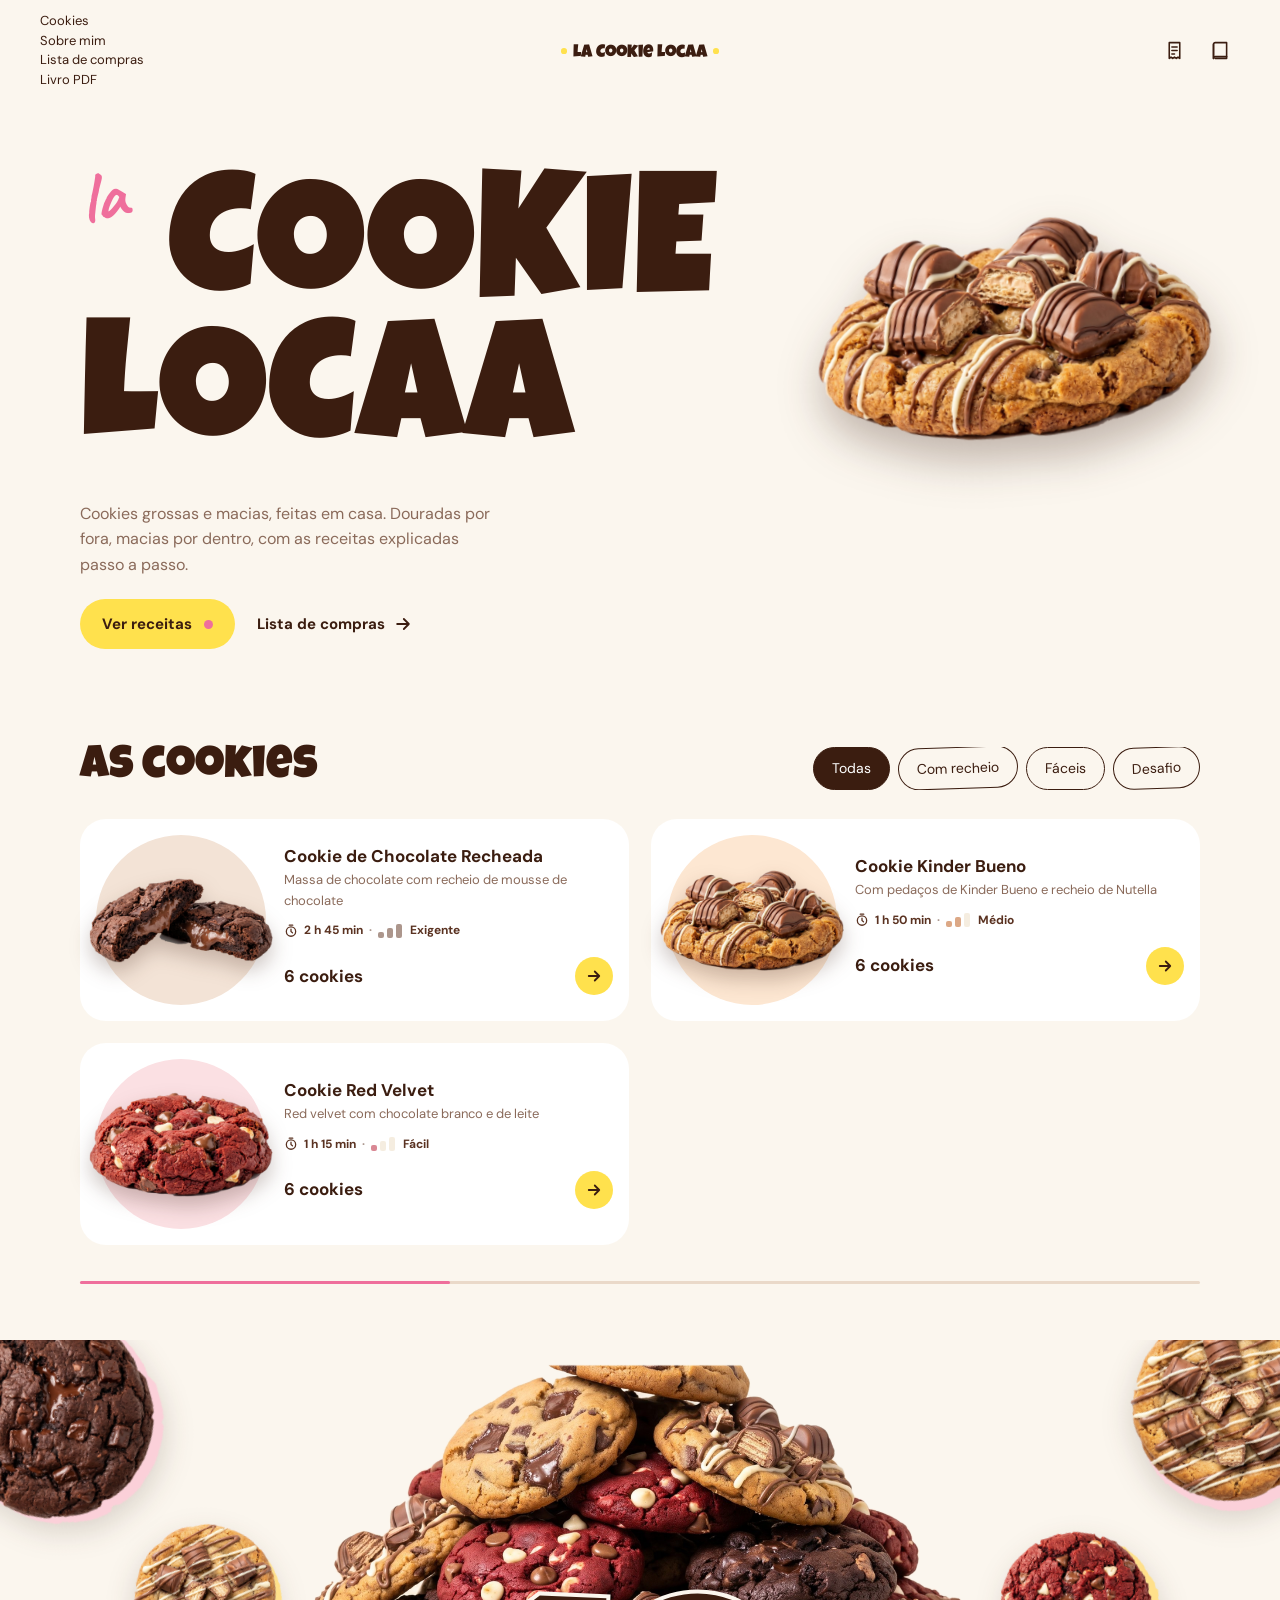
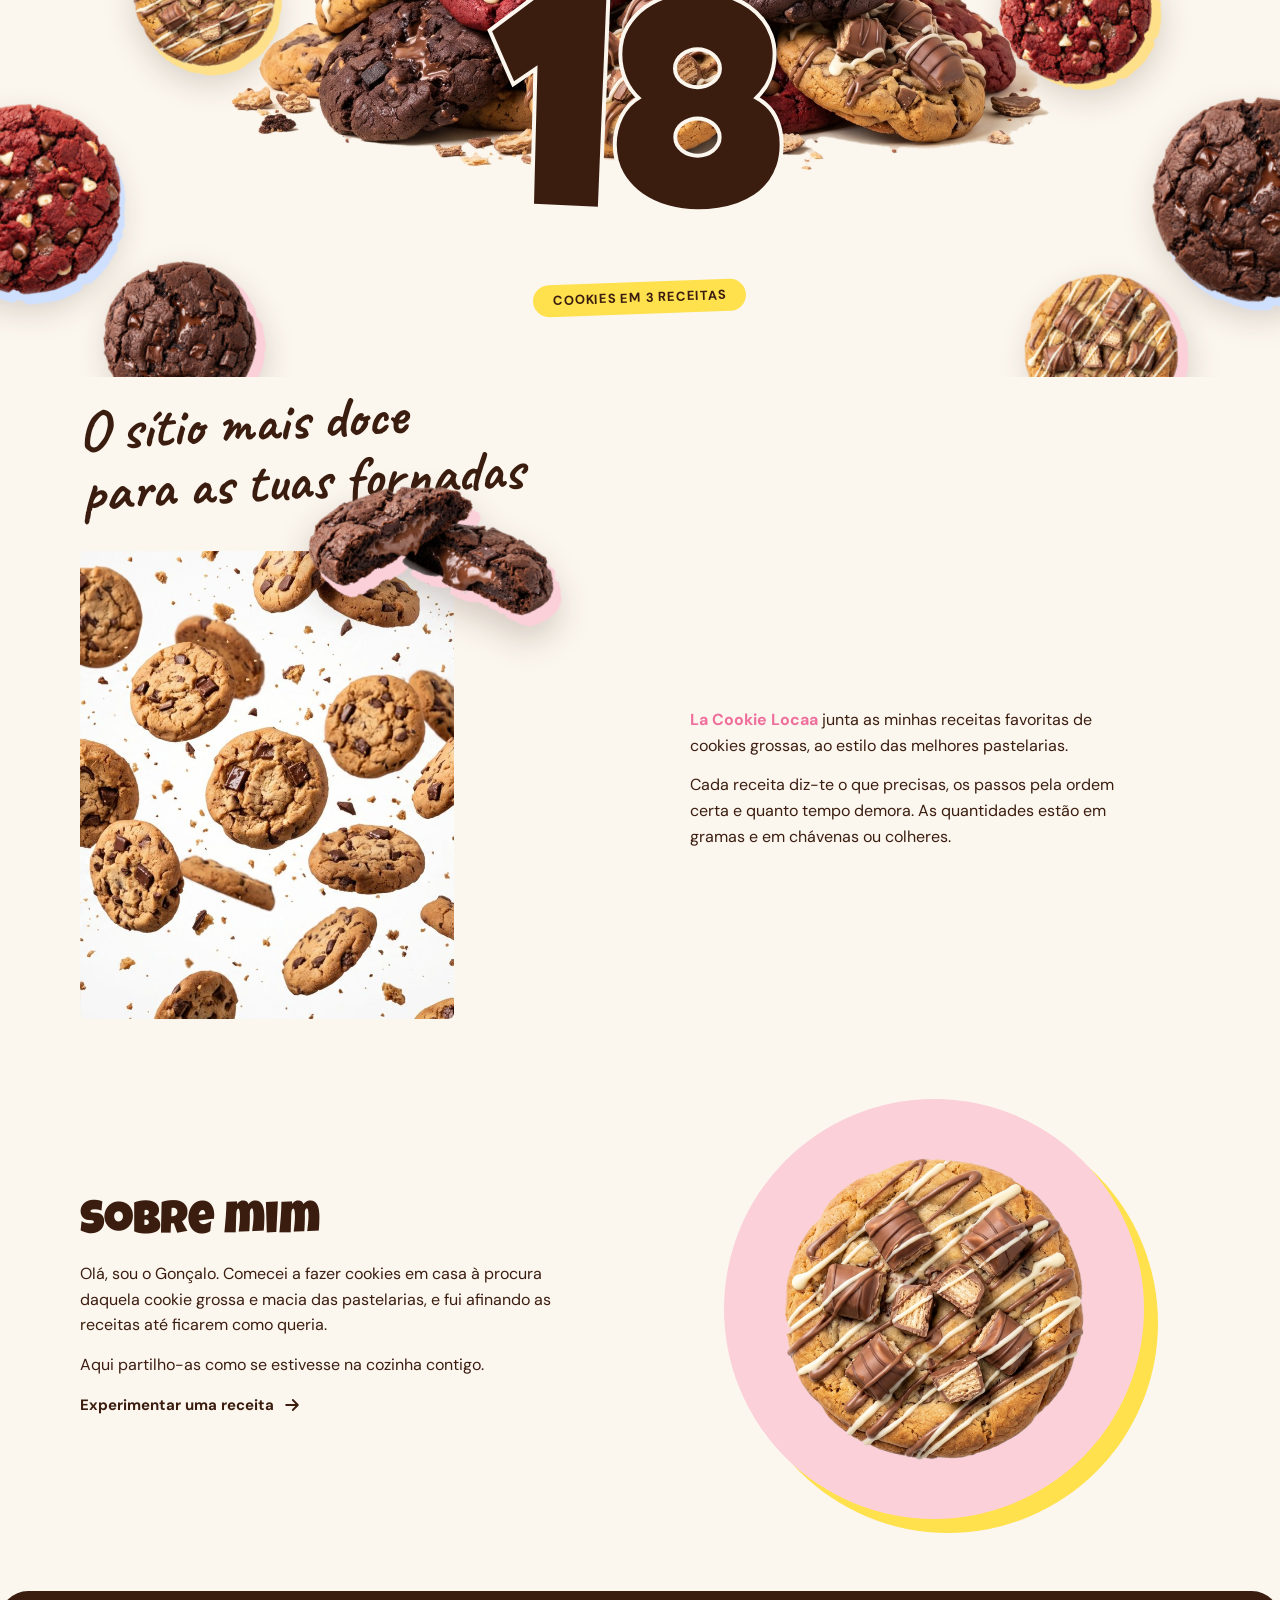
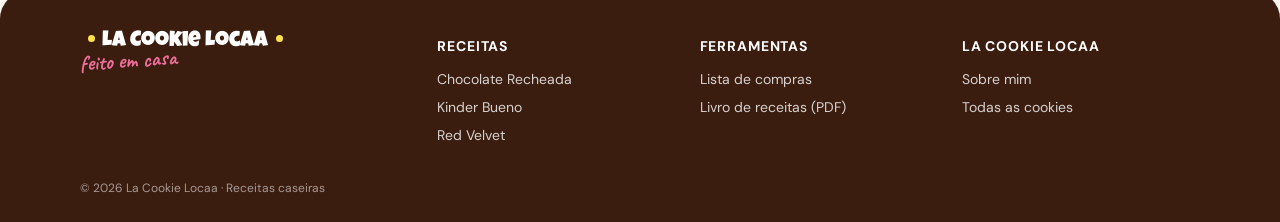
==== commit 241d2928: "La Cookie Locaa: nova marca, página inicial e imagens vistas de cima - Marca passa a La Cookie Locaa" ====
--- a/index.html
+++ b/index.html
@@ -3,151 +3,145 @@
 <head>
   <meta charset="utf-8">
   <meta name="viewport" content="width=device-width, initial-scale=1, viewport-fit=cover">
-  <title>Cookie's do King G</title>
-  <meta name="description" content="As três receitas de cookies do King G: recheada de mousse, Kinder Bueno e Red Velvet. Passo a passo, com temporizadores e modo cozinha.">
-  <meta property="og:title" content="Cookie's do King G">
+  <title>La Cookie Locaa</title>
+  <meta name="description" content="As três receitas de cookies da La Cookie Locaa: recheada de mousse, Kinder Bueno e Red Velvet. Passo a passo, com temporizadores.">
+  <meta property="og:title" content="La Cookie Locaa">
   <meta property="og:description" content="Sua Majestade decretou: cookies para todos.">
-  <meta property="og:image" content="assets/img/king-g.png">
+  <meta property="og:image" content="assets/img/cookies/bueno.png">
   <meta name="theme-color" content="#fbf6ee">
   <link rel="icon" type="image/png" href="assets/img/favicon.png">
-  <link rel="apple-touch-icon" href="assets/img/king-head.png">
+  <link rel="apple-touch-icon" href="assets/img/topo/bueno-mini.png">
   <link rel="preload" href="assets/fonts/luckiest-guy-latin-400-normal.woff2" as="font" type="font/woff2" crossorigin>
   <link rel="stylesheet" href="css/fontes.css">
   <link rel="stylesheet" href="css/estilo.css">
   <script>try{if(sessionStorage.getItem("kingg:cortina"))document.documentElement.classList.add("cortina-pre")}catch(e){}</script>
 </head>
-<body data-pagina="inicio">
+<body data-pagina="inicio" class="b-pagina">
 
   <a class="saltar" href="#cookies">Saltar para as cookies</a>
 
-  <div class="v-faixa"><span>Receitas caseiras · 3 receitas · 18 cookies</span></div>
-
-  <header class="nav">
-    <a class="nav__marca" href="index.html" aria-label="Cookie's do King G, início">
-      <img src="assets/img/king-g.png" alt="" width="58" height="44">
-      <span>Cookie's do King <em class="g">G</em></span>
-    </a>
-    <button class="nav__menu" aria-expanded="false" aria-controls="nav-links" aria-label="Abrir menu">
-      <span></span><span></span><span></span>
-    </button>
-    <nav class="nav__links" id="nav-links" aria-label="Principal">
-      <a href="index.html#cookies">As cookies</a>
+  <header class="b-nav">
+    <button class="b-nav__menu" aria-expanded="false" aria-controls="b-menu" aria-label="Abrir menu"><span></span><span></span><span></span></button>
+    <nav class="b-nav__links" id="b-menu" aria-label="Principal">
+      <a href="#cookies">Cookies</a>
+      <a href="#sobre">Sobre mim</a>
       <a href="lista.html">Lista de compras</a>
       <a href="livro.html">Livro PDF</a>
     </nav>
+    <a class="b-nav__marca" href="index.html" aria-label="La Cookie Locaa, início">
+      <span class="b-ponto"></span>La Cookie Locaa<span class="b-ponto"></span>
+    </a>
+    <div class="b-nav__icones">
+      <a href="lista.html" aria-label="Lista de compras">
+        <svg viewBox="0 0 24 24" aria-hidden="true"><path d="M6 3h12v18l-2-1.5L14 21l-2-1.5L10 21l-2-1.5L6 21Z"/><path d="M9 8h6M9 12h6M9 16h3"/></svg>
+      </a>
+      <a href="livro.html" aria-label="Livro de receitas">
+        <svg viewBox="0 0 24 24" aria-hidden="true"><path d="M4 5a2 2 0 0 1 2-2h13v16H6a2 2 0 0 0-2 2Z"/><path d="M4 21V5M19 19v2H6"/></svg>
+      </a>
+    </div>
   </header>
 
-  <main class="inicio">
+  <main class="b-main">
 
     <!-- HERO -->
-    <section class="v-hero">
-      <div class="contentor v-hero__dentro">
-        <h1 class="v-hero__titulo">Grossas <span>&amp;</span> <em>Macias</em></h1>
-        <div class="v-hero__grelha">
-          <div class="v-hero__texto">
-            <p>Receitas caseiras de cookies ao estilo das melhores pastelarias, explicadas passo a passo pelo King G.</p>
-            <a class="pilula" href="#cookies">Ver receitas <svg viewBox="0 0 24 24" aria-hidden="true"><path d="M5 12h14M13 6l6 6-6 6"/></svg></a>
-            <svg class="v-rabisco" viewBox="0 0 120 90" aria-hidden="true"><path d="M8 10c30 4 52 18 58 38s-6 30-20 26-12-24 10-30 44 6 54 30" /><path d="M100 64l10 10-14 2" /></svg>
-          </div>
-          <div class="v-hero__prato">
-            <img class="v-hero__ck v-hero__ck--tras1" src="assets/img/cookies/recheada.png" alt="">
-            <img class="v-hero__ck v-hero__ck--tras2" src="assets/img/cookies/redvelvet.png" alt="">
-            <img class="v-hero__ck v-hero__ck--frente" src="assets/img/cookies/bueno.png" alt="Cookie Kinder Bueno, Cookie de Chocolate Recheada e Cookie Red Velvet">
-            <span class="v-selo"><b>100%</b>caseiras</span>
-          </div>
+    <section class="b-hero contentor">
+      <h1 class="b-hero__titulo">
+        <span class="b-hero__l1"><span class="b-hero__do">la</span> Cookie</span>
+        <span class="b-hero__l2">Locaa</span>
+        <img class="b-hero__ck" src="assets/img/cookies/bueno.png" alt="">
+      </h1>
+      <p class="b-hero__texto">Cookies grossas e macias, feitas em casa. Douradas por fora, macias por dentro, com as receitas explicadas passo a passo.</p>
+      <div class="b-hero__acoes">
+        <a class="b-pill" href="#cookies">Ver receitas <span class="b-pill__ponto"></span></a>
+        <a class="b-link" href="lista.html">Lista de compras <svg viewBox="0 0 24 24" aria-hidden="true"><path d="M5 12h14M13 6l6 6-6 6"/></svg></a>
+      </div>
+    </section>
+
+    <!-- COOKIES -->
+    <section class="b-produtos contentor" id="cookies">
+      <div class="b-produtos__cab">
+        <h2 class="b-h2">As cookies</h2>
+        <div class="b-tabs" role="tablist" aria-label="Filtrar cookies">
+          <button role="tab" aria-selected="true" data-filtro="todas">Todas</button>
+          <button role="tab" aria-selected="false" data-filtro="recheio">Com recheio</button>
+          <button role="tab" aria-selected="false" data-filtro="1">Fáceis</button>
+          <button role="tab" aria-selected="false" data-filtro="3">Desafio</button>
         </div>
       </div>
-      <img class="v-mascote v-mascote--hero" src="assets/img/king-g.png" alt="" aria-hidden="true">
+      <div class="b-cards" id="cartoes"></div>
+      <div class="b-progresso" aria-hidden="true"><span></span></div>
     </section>
 
-    <div class="v-zigzag" aria-hidden="true"></div>
-
-    <!-- COOKIES -->
-    <section class="i-cookies contentor" id="cookies">
-      <h2 class="v-titulo">As nossas <em>cookies</em></h2>
-      <p class="v-sub">3 receitas · 6 cookies cada · carrega numa para ver a receita</p>
-      <div class="i-grelha" id="cartoes"></div>
+    <!-- NÚMERO GRANDE COM COOKIES ESPALHADAS -->
+    <section class="b-numero" aria-labelledby="b-num">
+      <div class="b-numero__ck" id="espalhadas" aria-hidden="true"></div>
+      <img class="b-numero__monte" src="assets/img/monte.png" alt="Monte de cookies: Kinder Bueno, red velvet, chocolate e pepitas" width="1400" height="676">
+      <div class="b-numero__centro">
+        <p class="b-numero__n" id="b-num">18</p>
+        <p class="b-numero__pill">cookies em 3 receitas</p>
+      </div>
     </section>
 
-    <!-- PORQUÊ -->
-    <section class="v-porque">
-      <div class="v-rasgado v-rasgado--cima" aria-hidden="true"></div>
-      <div class="contentor">
-        <h2 class="v-titulo">Porquê o <em>King G</em></h2>
-        <div class="v-porque__grelha">
-          <article class="v-card">
-            <img src="assets/img/cookie-rain.jpg" alt="">
-            <div class="v-card__txt"><h3>Receitas testadas</h3><p>Quantidades pensadas para cookies grossas, douradas por fora e macias por dentro.</p></div>
-          </article>
-          <article class="v-card v-card--cor" style="--cor:#f3e3d6">
-            <img class="v-card__ck" src="assets/img/cookies/recheada.png" alt="">
-            <div class="v-card__txt"><h3>Gramas e colheres</h3><p>Cada ingrediente em gramas, com a medida em chávenas ou colheres ao lado.</p></div>
-          </article>
-          <article class="v-card v-card--cor" style="--cor:#fbe0e3">
-            <img class="v-card__ck" src="assets/img/cookies/redvelvet.png" alt="">
-            <div class="v-card__txt"><h3>Passo a passo</h3><p>Passos numerados e agrupados por fase, com temporizadores e vistos.</p></div>
-          </article>
+    <!-- O SÍTIO -->
+    <section class="b-sitio contentor">
+      <h2 class="b-script">O sítio mais doce<br>para as tuas fornadas</h2>
+      <div class="b-sitio__grelha">
+        <div class="b-sitio__fotos">
+          <img class="b-sitio__foto" src="assets/img/cookie-rain.jpg" alt="Cookies com pepitas de chocolate a cair">
+          <img class="b-sitio__ck" src="assets/img/cookies/recheada.png" alt="">
+        </div>
+        <div class="b-sitio__texto">
+          <p><b>La Cookie Locaa</b> junta as minhas receitas favoritas de cookies grossas, ao estilo das melhores pastelarias.</p>
+          <p>Cada receita diz-te o que precisas, os passos pela ordem certa e quanto tempo demora. As quantidades estão em gramas e em chávenas ou colheres.</p>
         </div>
       </div>
     </section>
 
-    <!-- MONTE DE COOKIES + NÚMERO -->
-    <section class="v-monte" aria-labelledby="monte-num">
-      <div class="v-monte__pilha" id="pilha" aria-hidden="true"></div>
-      <div class="contentor v-monte__texto">
-        <p class="v-monte__num" id="monte-num">18</p>
-        <p class="v-monte__legenda">cookies em 3 receitas</p>
-        <p class="v-monte__script">Feitas em casa, para partilhar com quem gosta de cookies.</p>
+    <!-- SOBRE MIM -->
+    <section class="b-sobre contentor" id="sobre">
+      <div class="b-sobre__texto">
+        <h2 class="b-h2">Sobre mim</h2>
+        <p>Olá, sou o Gonçalo. Comecei a fazer cookies em casa à procura daquela cookie grossa e macia das pastelarias, e fui afinando as receitas até ficarem como queria.</p>
+        <p>Aqui partilho-as como se estivesse na cozinha contigo.</p>
+        <a class="b-link" href="#cookies">Experimentar uma receita <svg viewBox="0 0 24 24" aria-hidden="true"><path d="M5 12h14M13 6l6 6-6 6"/></svg></a>
       </div>
-    </section>
-
-    <!-- SOBRE MIM -->
-    <section class="v-sobre contentor" id="sobre">
-      <div class="v-sobre__foto">
-        <img src="assets/img/eu.jpg" alt="Gonçalo, o chef por trás do King G" onerror="this.onerror=null;this.src='assets/img/king-g.png';this.classList.add('sem-foto')">
-        <span class="v-sobre__selo">O chef</span>
+      <div class="b-sobre__foto">
+        <img src="assets/img/eu.jpg" alt="Gonçalo, o chef por trás da La Cookie Locaa" onerror="this.onerror=null;this.src='assets/img/topo/bueno.png';this.classList.add('sem-foto')">
       </div>
-      <div class="v-sobre__texto">
-        <p class="etiqueta-rosa">Sobre mim</p>
-        <h2 class="v-titulo v-titulo--esq">Olá, sou o <em>Gonçalo</em></h2>
-        <p>Sou o King G. Comecei a fazer cookies em casa à procura daquela cookie grossa e macia das pastelarias, e fui afinando as receitas até ficarem como queria.</p>
-        <p>Aqui partilho as minhas receitas favoritas, explicadas como se estivesse na cozinha contigo: o que precisas, os passos pela ordem certa e os truques que fazem a diferença.</p>
-        <a class="pilula" href="#cookies">Experimentar uma receita <svg viewBox="0 0 24 24" aria-hidden="true"><path d="M5 12h14M13 6l6 6-6 6"/></svg></a>
-      </div>
-    </section>
-
-    <!-- VANTAGENS -->
-    <section class="v-vantagens contentor" aria-label="O que encontras aqui">
-      <ul>
-        <li><span><img src="assets/img/icons/balanca.png" alt=""></span><b>Medidas claras</b><small>Gramas, chávenas e colheres</small></li>
-        <li><span><img src="assets/img/icons/tabuleiro.png" alt=""></span><b>Temporizadores</b><small>Em cada passo com tempo</small></li>
-        <li><a href="lista.html"><span><img src="assets/img/icons/medidor.png" alt=""></span><b>Lista de compras</b><small>Junta e soma tudo</small></a></li>
-        <li><a href="livro.html"><span><img src="assets/img/icons/forno.png" alt=""></span><b>Livro em PDF</b><small>Para imprimir</small></a></li>
-      </ul>
     </section>
 
   </main>
 
-  <footer class="rodape">
-    <div class="contentor rodape__grelha">
-      <div class="rodape__col">
-        <h2>Receitas</h2>
-        <a href="cookie-chocolate-recheada.html">Cookie de Chocolate Recheada</a>
-        <a href="cookie-kinder-bueno.html">Cookie Kinder Bueno</a>
-        <a href="cookie-red-velvet.html">Cookie Red Velvet</a>
+  <footer class="b-rodape">
+    <div class="contentor b-rodape__grelha">
+      <div class="b-rodape__marca">
+        <p><span class="b-ponto"></span>La Cookie Locaa<span class="b-ponto"></span></p>
+        <span class="b-script b-script--peq">feito em casa</span>
       </div>
-      <div class="rodape__col">
-        <h2>Mais</h2>
-        <a href="lista.html">Lista de compras</a>
-        <a href="livro.html">Livro de receitas (PDF)</a>
-        <a href="index.html#sobre">Sobre mim</a>
-      </div>
-      <div class="rodape__marca">
-        <img src="assets/img/king-g.png" alt="" width="125" height="96">
-        <p class="rodape__nome">Cookie's do King <em class="g">G</em></p>
-        <p class="rodape__lema">Feito com manteiga a mais e zero vergonha.</p>
-      </div>
+      <details class="b-rodape__col" open>
+        <summary>Receitas</summary>
+        <div>
+          <a href="cookie-chocolate-recheada.html">Chocolate Recheada</a>
+          <a href="cookie-kinder-bueno.html">Kinder Bueno</a>
+          <a href="cookie-red-velvet.html">Red Velvet</a>
+        </div>
+      </details>
+      <details class="b-rodape__col" open>
+        <summary>Ferramentas</summary>
+        <div>
+          <a href="lista.html">Lista de compras</a>
+          <a href="livro.html">Livro de receitas (PDF)</a>
+        </div>
+      </details>
+      <details class="b-rodape__col" open>
+        <summary>La Cookie Locaa</summary>
+        <div>
+          <a href="#sobre">Sobre mim</a>
+          <a href="#cookies">Todas as cookies</a>
+        </div>
+      </details>
     </div>
+    <p class="contentor b-rodape__fim">© 2026 La Cookie Locaa · Receitas caseiras</p>
   </footer>
 
   <div class="aviso" id="aviso" role="status" aria-live="polite"></div>
--- a/css/estilo.css
+++ b/css/estilo.css
@@ -715,3 +715,165 @@
 .r-chip__ic--nivel .nivel__barras i.on { background: var(--cor); }
 @media (max-width: 899px) { .v-mascote--hero { display: none; } }
 @media (max-width: 560px) { .v-faixa { font-size: 10px; letter-spacing: .1em; } .v-faixa span { display: block; white-space: nowrap; overflow: hidden; text-overflow: ellipsis; } }
+
+/* =========================================================
+   PÁGINA INICIAL v4 (estilo "Bread Crumbs")
+   ========================================================= */
+.b-pagina { --azul: #3b1d10; --rosa: #ef6f9c; --amarelo: #ffe14d; background: #fbf6ee; }
+.b-ponto { display: inline-block; width: .32em; height: .32em; border-radius: 50%; background: var(--amarelo); margin: 0 .35em; vertical-align: middle; }
+
+/* navegação */
+.b-nav { position: sticky; top: 0; z-index: 40; display: grid; grid-template-columns: 1fr auto 1fr; align-items: center; gap: 12px; padding: 12px var(--gutter); background: rgba(251, 246, 238, .92); backdrop-filter: blur(8px); -webkit-backdrop-filter: blur(8px); }
+.b-nav__links { display: flex; flex-direction: column; gap: 2px; }
+.b-nav__links a { color: var(--azul); text-decoration: none; font-size: 13px; line-height: 1.35; }
+.b-nav__links a:hover { color: var(--rosa); }
+.b-nav__marca { justify-self: center; font: 400 18px/1 var(--f-marca); color: var(--azul); text-decoration: none; white-space: nowrap; padding-top: 6px; }
+.b-nav__icones { justify-self: end; display: flex; gap: 6px; }
+.b-nav__icones a { width: 40px; height: 40px; border-radius: 50%; display: grid; place-items: center; color: var(--azul); }
+.b-nav__icones a:hover { background: #fff; }
+.b-nav__icones svg { width: 21px; height: 21px; fill: none; stroke: currentColor; stroke-width: 1.8; stroke-linejoin: round; stroke-linecap: round; }
+.b-nav__menu { display: none; }
+@media (max-width: 760px) {
+  .b-nav__menu { display: grid; place-content: center; gap: 5px; width: 40px; height: 40px; border: 0; background: none; }
+  .b-nav__menu span { width: 22px; height: 2px; background: var(--azul); border-radius: 2px; }
+  .b-nav__links { position: fixed; top: 64px; left: 12px; right: 12px; background: #fff; border-radius: 18px; padding: 8px; box-shadow: 0 18px 40px rgba(59, 29, 16, .16); opacity: 0; pointer-events: none; transform: translateY(-8px); transition: .2s; }
+  .b-nav__links.aberto { opacity: 1; pointer-events: auto; transform: none; }
+  .b-nav__links a { padding: 14px; font-size: 15px; }
+  .b-nav__marca { font-size: 15px; }
+  .b-nav { grid-template-columns: auto 1fr auto; }
+  .b-nav__icones a:last-child { display: none; }
+}
+
+/* hero */
+.b-hero { padding-block: clamp(28px, 5vw, 56px) clamp(40px, 6vw, 72px); }
+.b-hero__titulo { position: relative; margin: 0; font: 400 clamp(64px, 13.4vw, 190px)/.86 var(--f-marca); text-transform: uppercase; color: var(--azul); }
+.b-hero__l1, .b-hero__l2 { display: block; position: relative; z-index: 1; }
+.b-hero__l2 { color: var(--azul); }
+.b-hero__l2 .g { color: var(--amarelo); -webkit-text-stroke: .03em var(--azul); }
+.b-hero__do { position: absolute; z-index: 3; left: 52%; top: -6%; font: 700 clamp(40px, 6.6vw, 92px)/1 var(--f-script); text-transform: none; color: var(--rosa); rotate: -8deg; }
+.b-hero__ck { position: absolute; z-index: 2; width: clamp(180px, 34vw, 520px); right: 6%; top: 50%; translate: 0 -50%; rotate: -6deg; filter: drop-shadow(0 22px 22px rgba(59, 29, 16, .3)); }
+.b-hero__texto { max-width: 38ch; margin: 22px 0 22px; color: #8a6a5a; font-size: 16px; }
+.b-hero__acoes { display: flex; align-items: center; gap: 22px; flex-wrap: wrap; }
+@media (max-width: 760px) {
+  .b-hero__titulo { font-size: clamp(56px, 18vw, 96px); }
+  .b-hero__ck { width: 46vw; right: -4%; top: 4%; translate: none; }
+  .b-hero__do { left: auto; right: 34%; top: 40%; }
+}
+
+.b-pill { display: inline-flex; align-items: center; gap: 12px; padding: 13px 22px; border-radius: 30px; background: var(--amarelo); color: var(--azul); text-decoration: none; font-weight: 700; font-size: 15px; transition: transform .15s; }
+.b-pill:hover { transform: translateY(-2px); }
+.b-pill__ponto { width: 9px; height: 9px; border-radius: 50%; background: var(--rosa); }
+.b-link { display: inline-flex; align-items: center; gap: 8px; color: var(--azul); text-decoration: none; font-weight: 700; font-size: 15px; }
+.b-link svg { width: 20px; height: 20px; fill: none; stroke: currentColor; stroke-width: 2.2; stroke-linecap: round; stroke-linejoin: round; transition: translate .2s; }
+.b-link:hover svg { translate: 4px 0; }
+
+/* produtos */
+.b-h2 { font: 400 clamp(32px, 4vw, 46px)/1 var(--f-marca); color: var(--azul); margin: 0; }
+.b-produtos { padding-block: 24px 56px; }
+.b-produtos__cab { display: flex; align-items: center; justify-content: space-between; gap: 18px; flex-wrap: wrap; margin-bottom: 28px; }
+.b-tabs { display: flex; gap: 8px; overflow-x: auto; scrollbar-width: none; max-width: 100%; }
+.b-tabs::-webkit-scrollbar { display: none; }
+.b-tabs button { flex: none; padding: 9px 18px; border-radius: 30px; border: 1.5px solid var(--azul); background: transparent; color: var(--azul); font-size: 14px; }
+.b-tabs button:nth-child(even) { rotate: -2deg; }
+.b-tabs button[aria-selected="true"] { background: var(--azul); color: #fff; }
+.b-cards { display: grid; gap: 22px; }
+@media (min-width: 760px) { .b-cards { grid-template-columns: repeat(auto-fill, minmax(340px, 1fr)); } }
+@media (max-width: 759px) { .b-cards { grid-template-columns: 1fr 1fr; gap: 12px; } }
+.b-card { display: grid; grid-template-columns: 150px 1fr; gap: 18px; align-items: center; text-decoration: none; color: var(--azul); padding: 16px; border-radius: 26px; background: #fff; transition: transform .2s, box-shadow .2s; }
+.b-card:hover { transform: translateY(-3px); box-shadow: 0 16px 30px rgba(59, 29, 16, .1); }
+.b-card__img { width: 150px; aspect-ratio: 1; border-radius: 50%; background: var(--suave); display: grid; place-items: center; }
+.b-card__img img { width: 108%; max-width: none; filter: drop-shadow(0 10px 10px rgba(59, 29, 16, .25)); transition: rotate .4s; }
+.b-card:hover .b-card__img img { rotate: 8deg; }
+.b-card h3 { margin: 0 0 4px; font: 700 17px/1.2 var(--f-corpo); }
+.b-card__desc { display: block; font-size: 13px; color: #8a6a5a; margin-bottom: 8px; }
+.b-card__meta { display: inline-flex; align-items: center; gap: 6px; font-size: 12px; font-weight: 600; color: var(--chocolate-2); }
+.b-card__meta svg { width: 14px; height: 14px; fill: none; stroke: currentColor; stroke-width: 2.2; stroke-linecap: round; stroke-linejoin: round; }
+.b-card__meta i { font-style: normal; opacity: .5; }
+.b-card__meta .nivel__barras i.on { background: var(--cor); }
+.b-card__base { display: flex; align-items: center; justify-content: space-between; margin-top: 12px; font-weight: 800; font-size: 17px; }
+.b-card__btn { width: 38px; height: 38px; border-radius: 50%; background: var(--amarelo); display: grid; place-items: center; }
+.b-card__btn svg { width: 18px; height: 18px; fill: none; stroke: var(--azul); stroke-width: 2.4; stroke-linecap: round; stroke-linejoin: round; }
+@media (max-width: 759px) {
+  .b-card { grid-template-columns: 1fr; text-align: center; padding: 14px 12px; border-radius: 22px; background: #fdeed3; }
+  .b-card__img { width: 100%; max-width: 140px; margin: 0 auto 4px; background: #fff; }
+  .b-card__img img { width: 100%; }
+  .b-card h3 { font-size: 15px; }
+  .b-card__desc, .b-card__meta { display: none; }
+  .b-card__base { font-size: 15px; margin-top: 6px; }
+}
+.b-vazio { color: #8a6a5a; }
+.b-progresso { height: 3px; background: #ead9c9; border-radius: 2px; margin-top: 36px; }
+.b-progresso span { display: block; width: 33%; height: 100%; background: var(--rosa); border-radius: 2px; }
+
+/* número grande */
+.b-numero { position: relative; overflow: hidden; min-height: clamp(460px, 62vw, 760px); display: grid; place-items: center; }
+.b-numero__ck img { position: absolute; translate: -50% -50%; rotate: var(--r); filter: drop-shadow(10px 10px 0 var(--s)) drop-shadow(0 12px 16px rgba(59, 29, 16, .18)); }
+.b-numero__centro { position: relative; z-index: 2; text-align: center; }
+.b-numero__n { margin: 0; font: 400 clamp(140px, 24vw, 300px)/.85 var(--f-marca); color: var(--azul); }
+.b-numero__pill { display: inline-block; margin: 6px 0 0; padding: 8px 20px; border-radius: 20px; background: var(--amarelo); color: var(--azul); font: 700 13px/1.2 var(--f-corpo); text-transform: uppercase; letter-spacing: .06em; rotate: -2deg; }
+
+/* o sítio */
+.b-sitio { padding-block: 24px 56px; }
+.b-script { font: 700 clamp(34px, 5vw, 58px)/1.05 var(--f-script); color: var(--azul); margin: 0 0 28px; rotate: -3deg; transform-origin: left; }
+.b-script--peq { font-size: 22px; color: var(--rosa); margin: 0; display: block; rotate: -4deg; }
+.b-sitio__grelha { display: grid; gap: 28px; align-items: center; }
+@media (min-width: 760px) { .b-sitio__grelha { grid-template-columns: 1.1fr 1fr; gap: 48px; } }
+.b-sitio__fotos { position: relative; max-width: 480px; }
+.b-sitio__foto { width: 78%; aspect-ratio: 4 / 5; object-fit: cover; border-radius: 6px; }
+.b-sitio__ck { position: absolute; right: 0; top: -14%; width: 52%; rotate: 10deg; filter: drop-shadow(10px 10px 0 #fbd0d9) drop-shadow(0 14px 16px rgba(59, 29, 16, .2)); }
+.b-sitio__texto p { margin: 0 0 14px; color: var(--azul); max-width: 40ch; }
+.b-sitio__texto b { color: var(--rosa); }
+
+/* sobre mim */
+.b-sobre { display: grid; gap: 28px; align-items: center; padding-block: 24px 72px; }
+@media (min-width: 760px) { .b-sobre { grid-template-columns: 1fr 1fr; gap: 56px; } }
+.b-sobre__texto p { color: var(--azul); max-width: 44ch; margin: 14px 0; }
+.b-sobre__foto { justify-self: center; width: min(420px, 86vw); aspect-ratio: 1; border-radius: 50%; background: #fbd0d9; overflow: hidden; box-shadow: 14px 14px 0 var(--amarelo); }
+.b-sobre__foto img { width: 100%; height: 100%; object-fit: cover; }
+.b-sobre__foto img.sem-foto { object-fit: contain; padding: 14%; }
+
+/* rodapé */
+.b-rodape { background: var(--azul); color: #fff; border-radius: 28px 28px 0 0; padding: 40px 0 calc(24px + var(--seguro-baixo)); }
+.b-rodape__grelha { display: grid; gap: 24px; }
+@media (min-width: 760px) { .b-rodape__grelha { grid-template-columns: 1.4fr 1fr 1fr 1fr; } }
+.b-rodape__marca p { margin: 0; font: 400 22px/1 var(--f-marca); }
+.b-rodape__col summary { list-style: none; cursor: pointer; font-weight: 800; font-size: 14px; text-transform: uppercase; letter-spacing: .06em; padding: 4px 0 10px; display: flex; justify-content: space-between; }
+.b-rodape__col summary::-webkit-details-marker { display: none; }
+.b-rodape__col div { display: flex; flex-direction: column; gap: 6px; }
+.b-rodape__col a { color: rgba(255, 255, 255, .8); text-decoration: none; font-size: 14px; }
+.b-rodape__col a:hover { color: var(--amarelo); }
+@media (max-width: 759px) {
+  .b-rodape__col { border-bottom: 1px solid rgba(255, 255, 255, .25); padding-bottom: 10px; }
+  .b-rodape__col summary::after { content: "→"; }
+  .b-rodape__col[open] summary::after { content: "↓"; }
+}
+.b-rodape__fim { margin-top: 32px; font-size: 12px; color: rgba(255, 255, 255, .55); }
+/* afinações do hero e dos cartões */
+.b-hero__titulo { padding-top: .16em; }
+.b-hero__l2 .g::before { width: .5em; height: .3em; top: -.24em; }
+.b-hero__do { left: auto; right: 40%; top: 37%; font-size: clamp(36px, 5.4vw, 78px); }
+.b-hero__ck { right: -1%; width: clamp(180px, 31vw, 470px); top: 54%; }
+@media (min-width: 760px) { .b-cards { grid-template-columns: repeat(2, 1fr); } }
+@media (min-width: 1200px) { .b-card { grid-template-columns: 170px 1fr; } .b-card__img { width: 170px; } }
+@media (max-width: 760px) {
+  .b-hero__do { right: auto; left: 60%; top: 34%; }
+  .b-hero__ck { width: 44vw; right: -6%; top: 0; translate: none; }
+}
+.b-hero__do { position: relative; left: auto; right: auto; top: -.5em; display: inline-block; margin-right: .08em; font-size: .42em; vertical-align: middle; rotate: -10deg; }
+@media (max-width: 760px) {
+  .b-hero__titulo { font-size: clamp(50px, 15vw, 84px); }
+  .b-hero__do { left: auto; top: -.4em; }
+  .b-hero__ck { width: 38vw; right: -4%; top: auto; bottom: -34%; }
+  .b-hero__texto { margin-top: 30px; max-width: 26ch; }
+}
+/* número com o monte de cookies */
+.b-numero { display: block; min-height: 0; padding: 24px 0 64px; text-align: center; }
+.b-numero__monte { position: relative; z-index: 1; display: block; width: min(820px, 92vw); height: auto; margin: 0 auto; }
+.b-numero__centro { margin-top: clamp(-150px, -12vw, -60px); }
+.b-numero__n { color: var(--azul); -webkit-text-stroke: 8px #fbf6ee; paint-order: stroke fill; }
+.b-numero__ck img { filter: drop-shadow(8px 8px 0 var(--s)) drop-shadow(0 10px 14px rgba(59, 29, 16, .16)); }
+@media (max-width: 760px) { .b-numero__ck img:nth-child(even) { display: none; } }
+/* cabeçalho novo em todas as páginas */
+.b-pagina { --nav-h: 96px; }
+@media (max-width: 760px) { .b-pagina { --nav-h: 64px; } }
+.b-hero__l1 .b-hero__do { margin-right: .12em; }
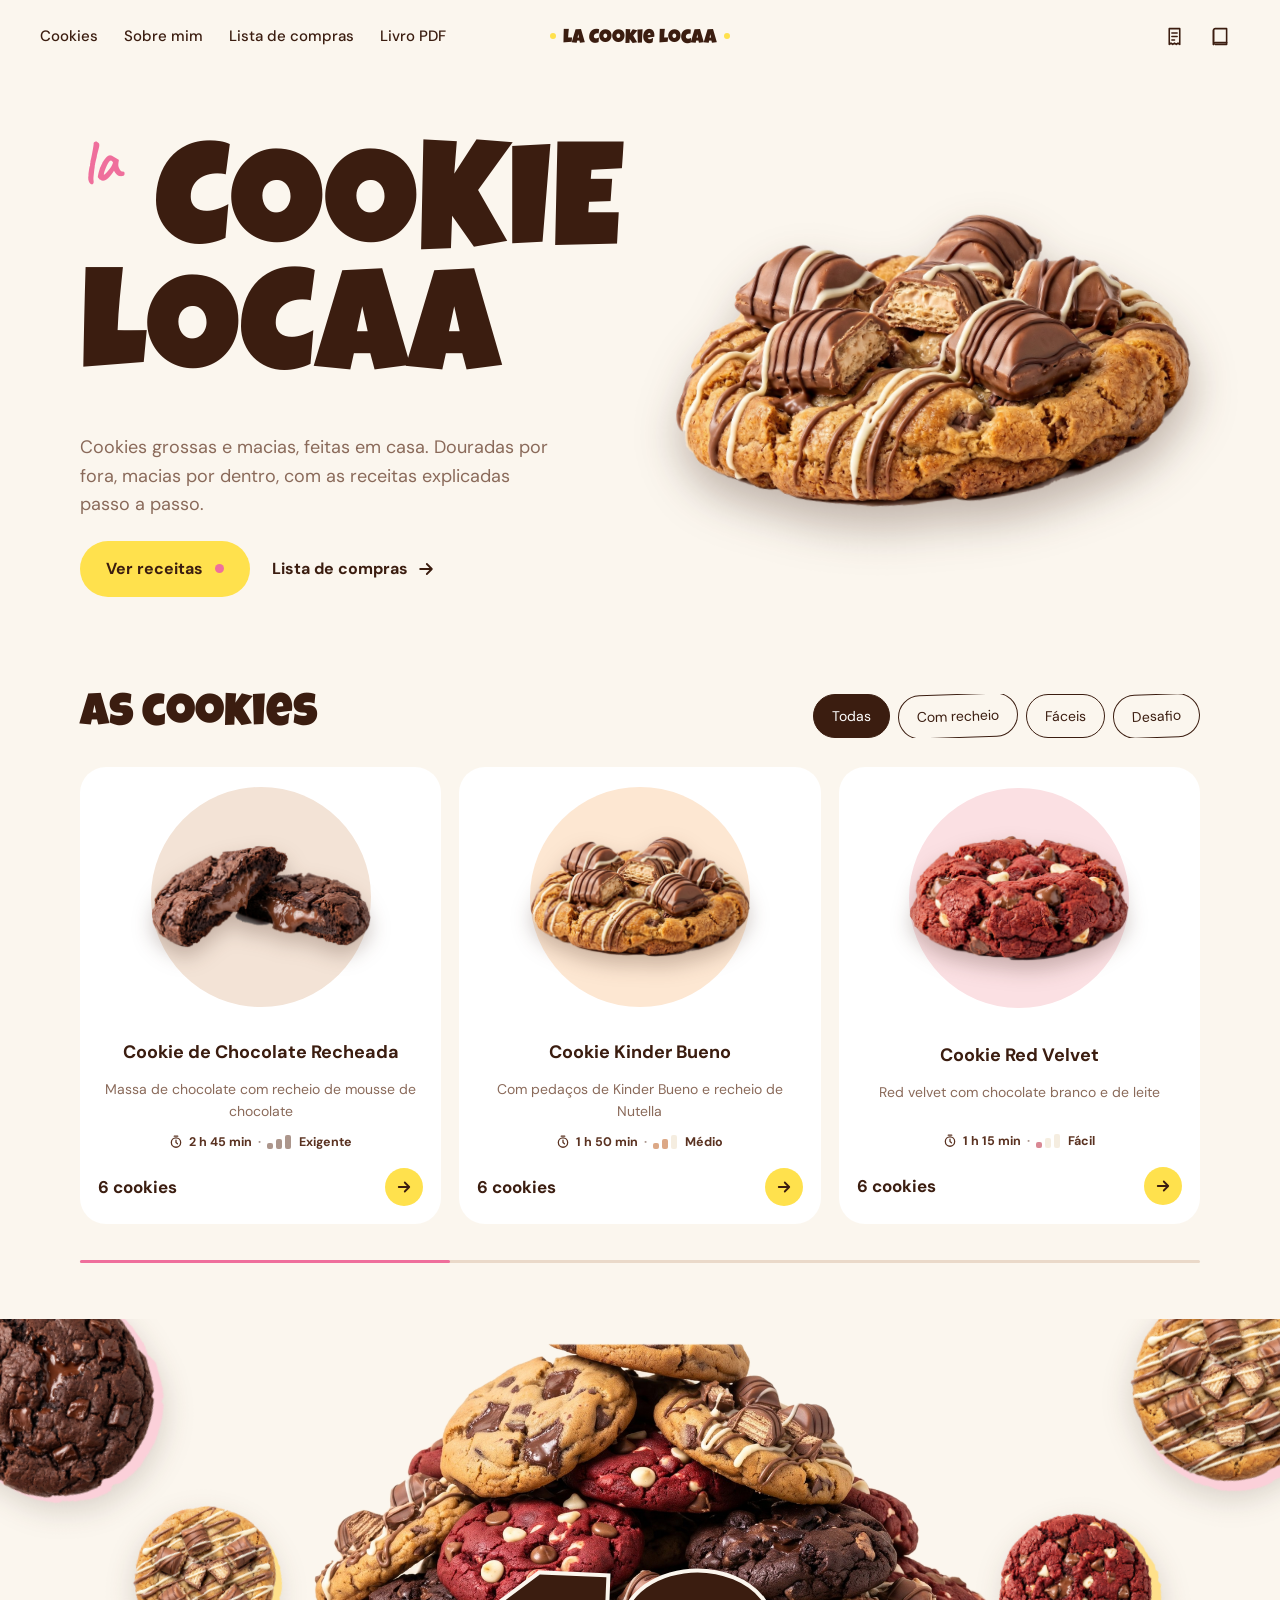
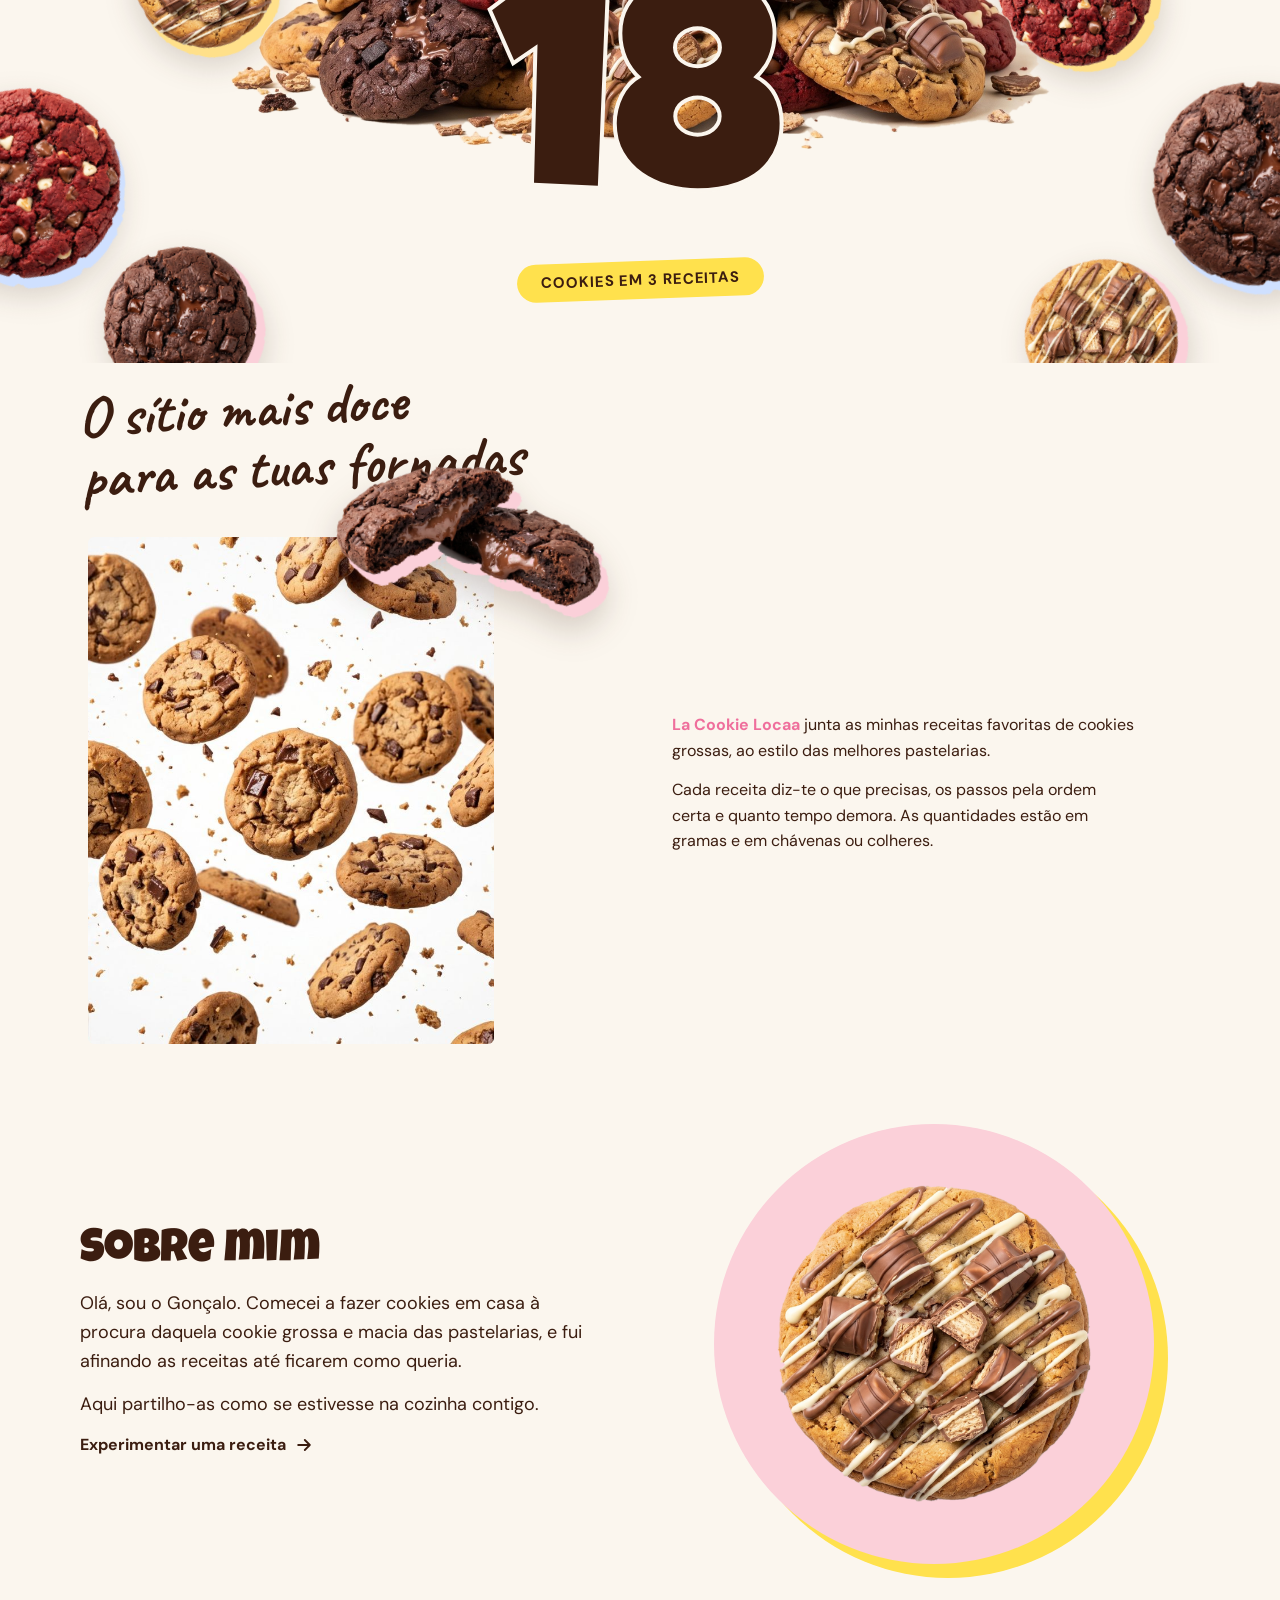
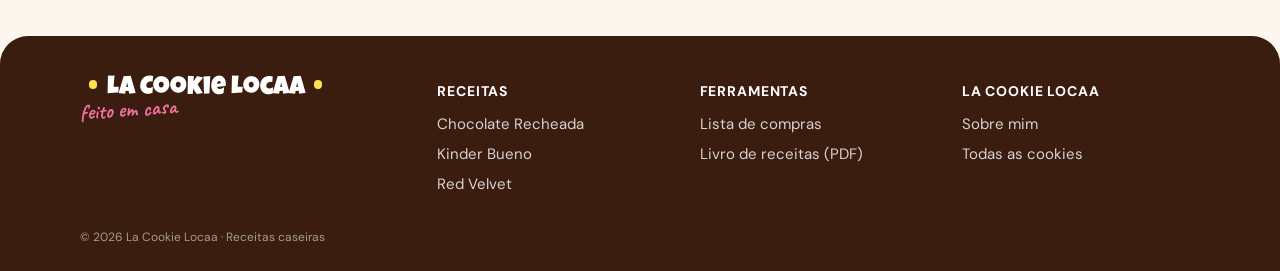
==== commit 012f3d2a: "Revisão de tamanhos no computador, tablet e telemóvel - Hero em duas colunas no computador; no telem" ====
--- a/index.html
+++ b/index.html
@@ -6,7 +6,7 @@
   <title>La Cookie Locaa</title>
   <meta name="description" content="As três receitas de cookies da La Cookie Locaa: recheada de mousse, Kinder Bueno e Red Velvet. Passo a passo, com temporizadores.">
   <meta property="og:title" content="La Cookie Locaa">
-  <meta property="og:description" content="Sua Majestade decretou: cookies para todos.">
+  <meta property="og:description" content="Cookies grossas e macias, feitas em casa.">
   <meta property="og:image" content="assets/img/cookies/bueno.png">
   <meta name="theme-color" content="#fbf6ee">
   <link rel="icon" type="image/png" href="assets/img/favicon.png">
@@ -48,8 +48,8 @@
       <h1 class="b-hero__titulo">
         <span class="b-hero__l1"><span class="b-hero__do">la</span> Cookie</span>
         <span class="b-hero__l2">Locaa</span>
-        <img class="b-hero__ck" src="assets/img/cookies/bueno.png" alt="">
       </h1>
+      <img class="b-hero__ck" src="assets/img/cookies/bueno.png" alt="">
       <p class="b-hero__texto">Cookies grossas e macias, feitas em casa. Douradas por fora, macias por dentro, com as receitas explicadas passo a passo.</p>
       <div class="b-hero__acoes">
         <a class="b-pill" href="#cookies">Ver receitas <span class="b-pill__ponto"></span></a>
--- a/css/estilo.css
+++ b/css/estilo.css
@@ -877,3 +877,132 @@
 .b-pagina { --nav-h: 96px; }
 @media (max-width: 760px) { .b-pagina { --nav-h: 64px; } }
 .b-hero__l1 .b-hero__do { margin-right: .12em; }
+
+/* =========================================================
+   REVISÃO DE TAMANHOS (computador, tablet, telemóvel)
+   ========================================================= */
+/* menu: linha horizontal no computador */
+@media (min-width: 761px) {
+  .b-pagina { --nav-h: 72px; }
+  .b-nav { padding-block: 16px; }
+  .b-nav__links { flex-direction: row; gap: 26px; }
+  .b-nav__links a { font-size: 15px; font-weight: 500; }
+  .b-nav__marca { font-size: 20px; }
+}
+@media (min-width: 761px) and (max-width: 1023px) { .b-nav__links { gap: 16px; } .b-nav__links a { font-size: 14px; } }
+
+/* hero */
+@media (min-width: 761px) {
+  .b-hero__titulo { font-size: clamp(110px, 14.5vw, 220px); }
+  .b-hero__ck { width: clamp(300px, 34vw, 540px); right: -2%; top: 48%; }
+  .b-hero__texto { font-size: 18px; max-width: 40ch; margin-top: 28px; }
+  .b-pill, .b-link { font-size: 16px; }
+  .b-pill { padding: 15px 26px; }
+}
+@media (max-width: 760px) {
+  .b-hero__titulo { font-size: clamp(56px, 17vw, 92px); }
+  .b-hero__ck { width: 42vw; right: -6%; bottom: -26%; }
+  .b-hero__texto { font-size: 16px; max-width: 30ch; }
+}
+
+/* cartões das cookies: sempre 3 juntas a partir do tablet */
+.b-tabs button { font-size: 14px; padding: 10px 18px; }
+@media (min-width: 561px) {
+  .b-cards { grid-template-columns: repeat(3, 1fr); gap: 18px; }
+  .b-card { grid-template-columns: 1fr; text-align: center; padding: 20px 18px 18px; }
+  .b-card__img { width: 76%; max-width: 220px; margin: 0 auto 6px; }
+  .b-card__img img { width: 100%; }
+  .b-card h3 { font-size: 18px; min-height: 2.4em; display: flex; align-items: center; justify-content: center; }
+  .b-card__desc { font-size: 14px; min-height: 2.9em; }
+  .b-card__meta { justify-content: center; font-size: 12.5px; white-space: nowrap; }
+}
+@media (min-width: 561px) and (max-width: 900px) { .b-card__desc { display: none; } .b-card h3 { font-size: 16px; } .b-card__meta { white-space: normal; } }
+@media (max-width: 560px) {
+  .b-cards { grid-template-columns: 1fr 1fr; gap: 12px; }
+  .b-card { grid-template-columns: 1fr; text-align: center; padding: 14px 12px; background: #fdeed3; }
+  .b-card__img { width: 100%; max-width: 140px; margin: 0 auto 4px; background: #fff; }
+  .b-card__desc, .b-card__meta { display: none; }
+  .b-card h3 { font-size: 15px; min-height: 2.5em; display: flex; align-items: center; justify-content: center; }
+}
+
+/* número */
+@media (min-width: 761px) { .b-numero__pill { font-size: 15px; padding: 10px 24px; } }
+
+/* o sítio */
+@media (min-width: 761px) {
+  .b-sitio__grelha { grid-template-columns: 1fr 1fr; gap: 64px; }
+  .b-sitio__fotos { max-width: 520px; justify-self: end; width: 100%; }
+  .b-sitio__texto p { font-size: 18px; line-height: 1.6; max-width: 42ch; }
+}
+.b-sitio__texto p { font-size: 16px; line-height: 1.6; }
+
+/* sobre mim */
+.b-sobre__texto p { font-size: 16px; line-height: 1.6; }
+@media (min-width: 761px) {
+  .b-sobre__texto p { font-size: 18px; }
+  .b-sobre__foto { width: min(440px, 100%); }
+}
+
+/* rodapé */
+@media (min-width: 761px) { .b-rodape__col a { font-size: 15px; } .b-rodape__marca p { font-size: 26px; } }
+
+/* receita: 4 etiquetas sempre arrumadas em grelha */
+.r-chips { display: grid; grid-template-columns: repeat(2, minmax(0, 1fr)); max-width: 520px; }
+.r-chips li { padding-right: 12px; }
+@media (min-width: 1200px) { .r-chips { grid-template-columns: repeat(4, auto); max-width: none; justify-content: start; } }
+@media (max-width: 899px) { .r-hero__foto { width: min(230px, 62vw); } .r-hero { padding-top: 4px; } .r-hero__nome { font-size: clamp(34px, 9vw, 48px); } }
+
+/* passos no telemóvel: mais largura para o texto */
+@media (max-width: 560px) {
+  .r-passo__cartao { grid-template-columns: 1fr; gap: 6px; padding: 14px 44px 14px 14px; }
+  .r-passo__ic { width: 40px; height: 40px; }
+  .r-passo__check { right: 12px; top: 14px; }
+  .r-passo__acoes .mini { font-size: 10.5px; padding: 6px 10px; min-height: 34px; }
+}
+/* tablet: menu em botão até 1024px */
+@media (min-width: 761px) and (max-width: 1023px) {
+  .b-nav { grid-template-columns: auto 1fr auto; }
+  .b-nav__menu { display: grid; place-content: center; gap: 5px; width: 40px; height: 40px; border: 0; background: none; }
+  .b-nav__menu span { width: 22px; height: 2px; background: var(--azul); border-radius: 2px; }
+  .b-nav__links { position: fixed; top: 70px; left: 16px; width: 280px; flex-direction: column; gap: 0; background: #fff; border-radius: 18px; padding: 8px; box-shadow: 0 18px 40px rgba(59, 29, 16, .16); opacity: 0; pointer-events: none; transform: translateY(-8px); transition: .2s; }
+  .b-nav__links.aberto { opacity: 1; pointer-events: auto; transform: none; }
+  .b-nav__links a { padding: 14px; font-size: 15px; }
+}
+/* hero: a cookie fica à direita do título, sem o tapar */
+@media (min-width: 1024px) {
+  .b-hero { position: relative; }
+  .b-hero__ck { width: clamp(300px, 30vw, 480px); right: calc(var(--gutter) * -0.5); top: 46%; }
+  .b-hero__titulo { max-width: 72%; }
+}
+@media (min-width: 761px) and (max-width: 1023px) { .b-hero__ck { width: 34vw; right: -3%; top: 40%; } }
+/* telemóvel: a última cookie ímpar fica centrada */
+@media (max-width: 560px) {
+  .b-card:last-child:nth-child(odd) { grid-column: 1 / -1; width: calc(50% - 6px); justify-self: center; }
+}
+.b-hero { position: relative; }
+.b-hero__titulo { position: static; }
+@media (min-width: 761px) {
+  .b-hero__titulo { max-width: none; }
+  .b-hero__ck { width: clamp(260px, 30vw, 470px); right: var(--gutter); top: clamp(40px, 6vw, 90px); translate: none; }
+}
+@media (min-width: 1440px) { .b-hero__ck { right: calc((100vw - var(--max)) / 2 + var(--gutter)); } }
+@media (max-width: 760px) { .b-hero__ck { width: 40vw; right: 0; top: 70px; bottom: auto; } }
+@media (min-width: 1024px) and (max-width: 1120px) { .b-nav__links { gap: 18px; } .b-nav__links a { font-size: 14px; white-space: nowrap; } }
+.b-nav__links a { white-space: nowrap; }
+/* hero em duas colunas no computador: o título nunca fica tapado */
+@media (min-width: 761px) {
+  .b-hero { display: grid; grid-template-columns: auto minmax(0, 1fr); grid-template-rows: auto auto 1fr; column-gap: clamp(16px, 3vw, 48px); align-items: start; }
+  .b-hero__titulo { grid-column: 1; grid-row: 1; font-size: clamp(96px, 11.5vw, 190px); }
+  .b-hero__texto { grid-column: 1; grid-row: 2; }
+  .b-hero__acoes { grid-column: 1; grid-row: 3; align-self: start; }
+  .b-hero__ck { position: static; grid-column: 2; grid-row: 1 / span 3; align-self: center; justify-self: center; width: min(100%, 520px); translate: none; rotate: -6deg; }
+}
+@media (max-width: 760px) {
+  .b-hero { position: relative; }
+  .b-hero__ck { position: absolute; width: 38vw; max-width: 200px; right: 0; top: auto; bottom: auto; translate: none; }
+  .b-hero__ck { top: calc(16px + clamp(56px, 17vw, 92px) * 1.7 + 10px); }
+}
+@media (max-width: 760px) {
+  .b-hero__ck { position: static; display: block; width: min(250px, 66vw); max-width: none; margin: 10px auto -4px; rotate: -6deg; }
+  .b-hero__texto { margin-top: 14px; }
+}
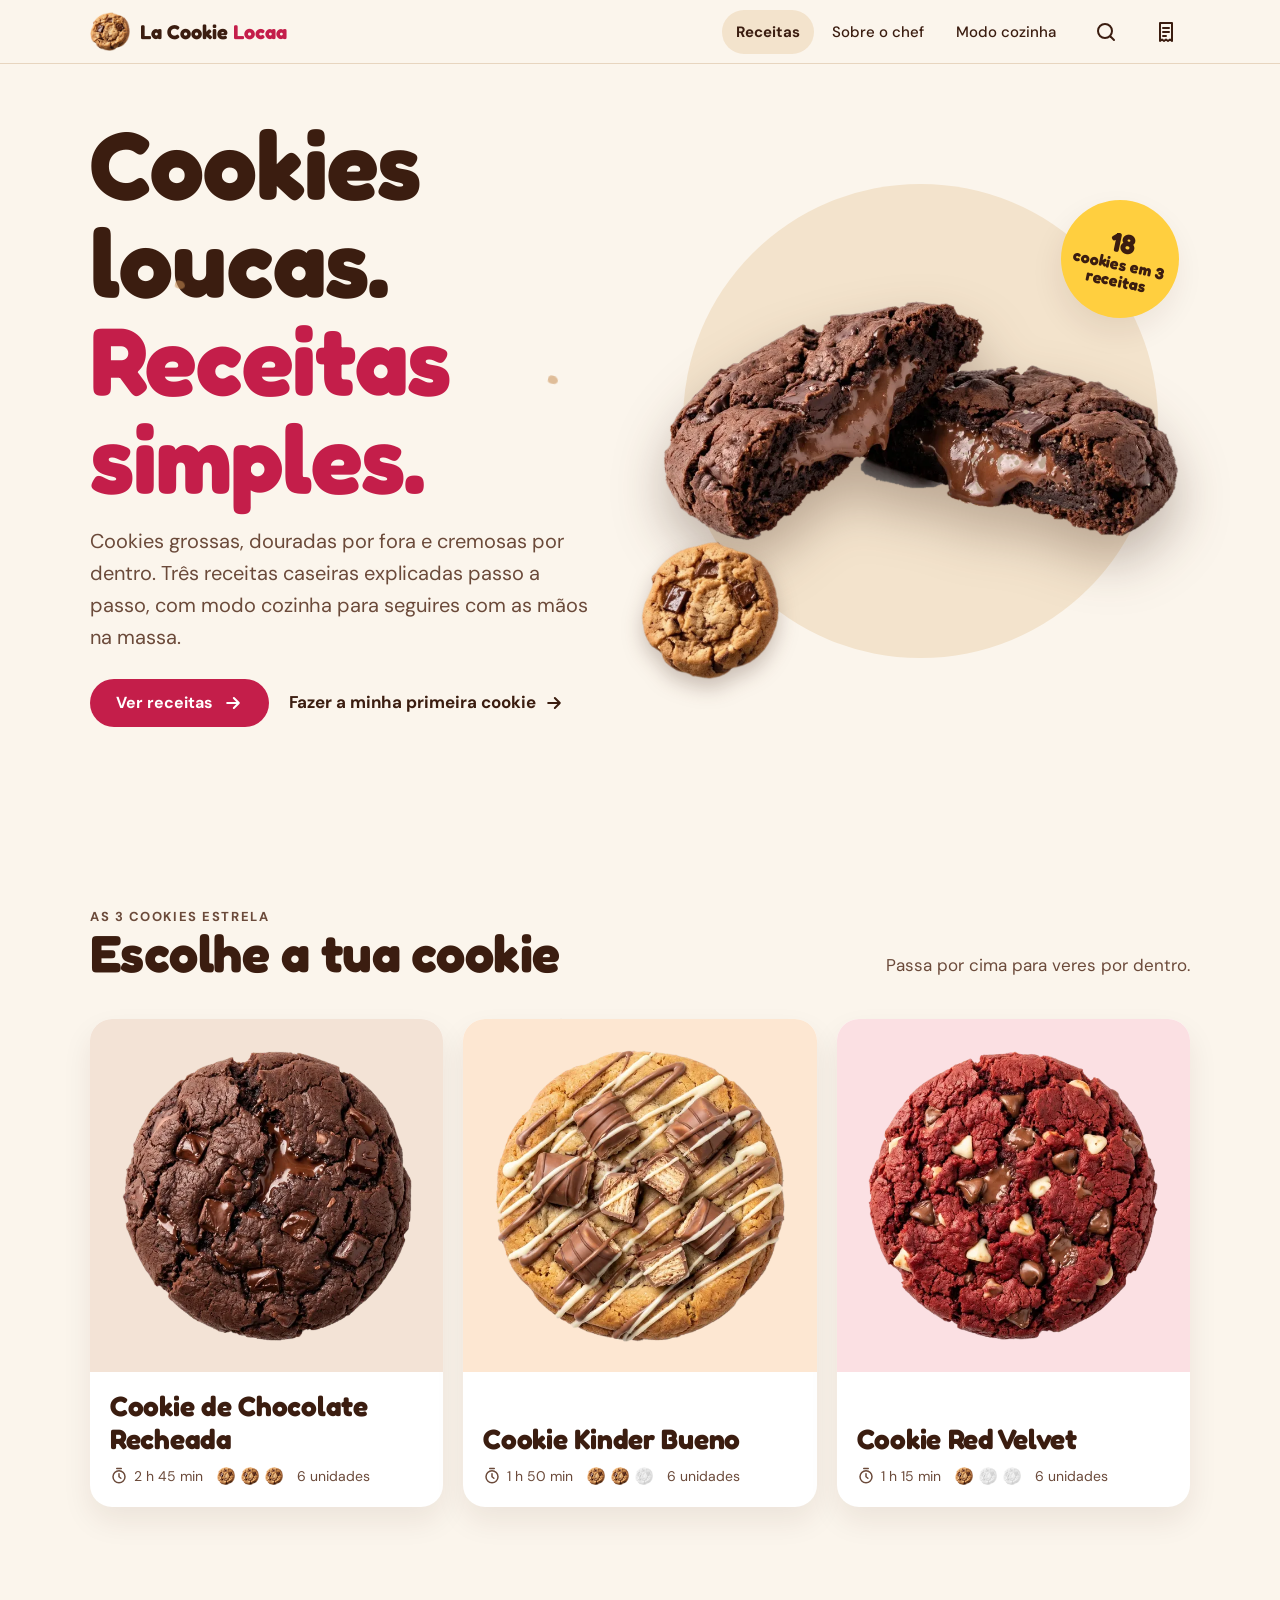
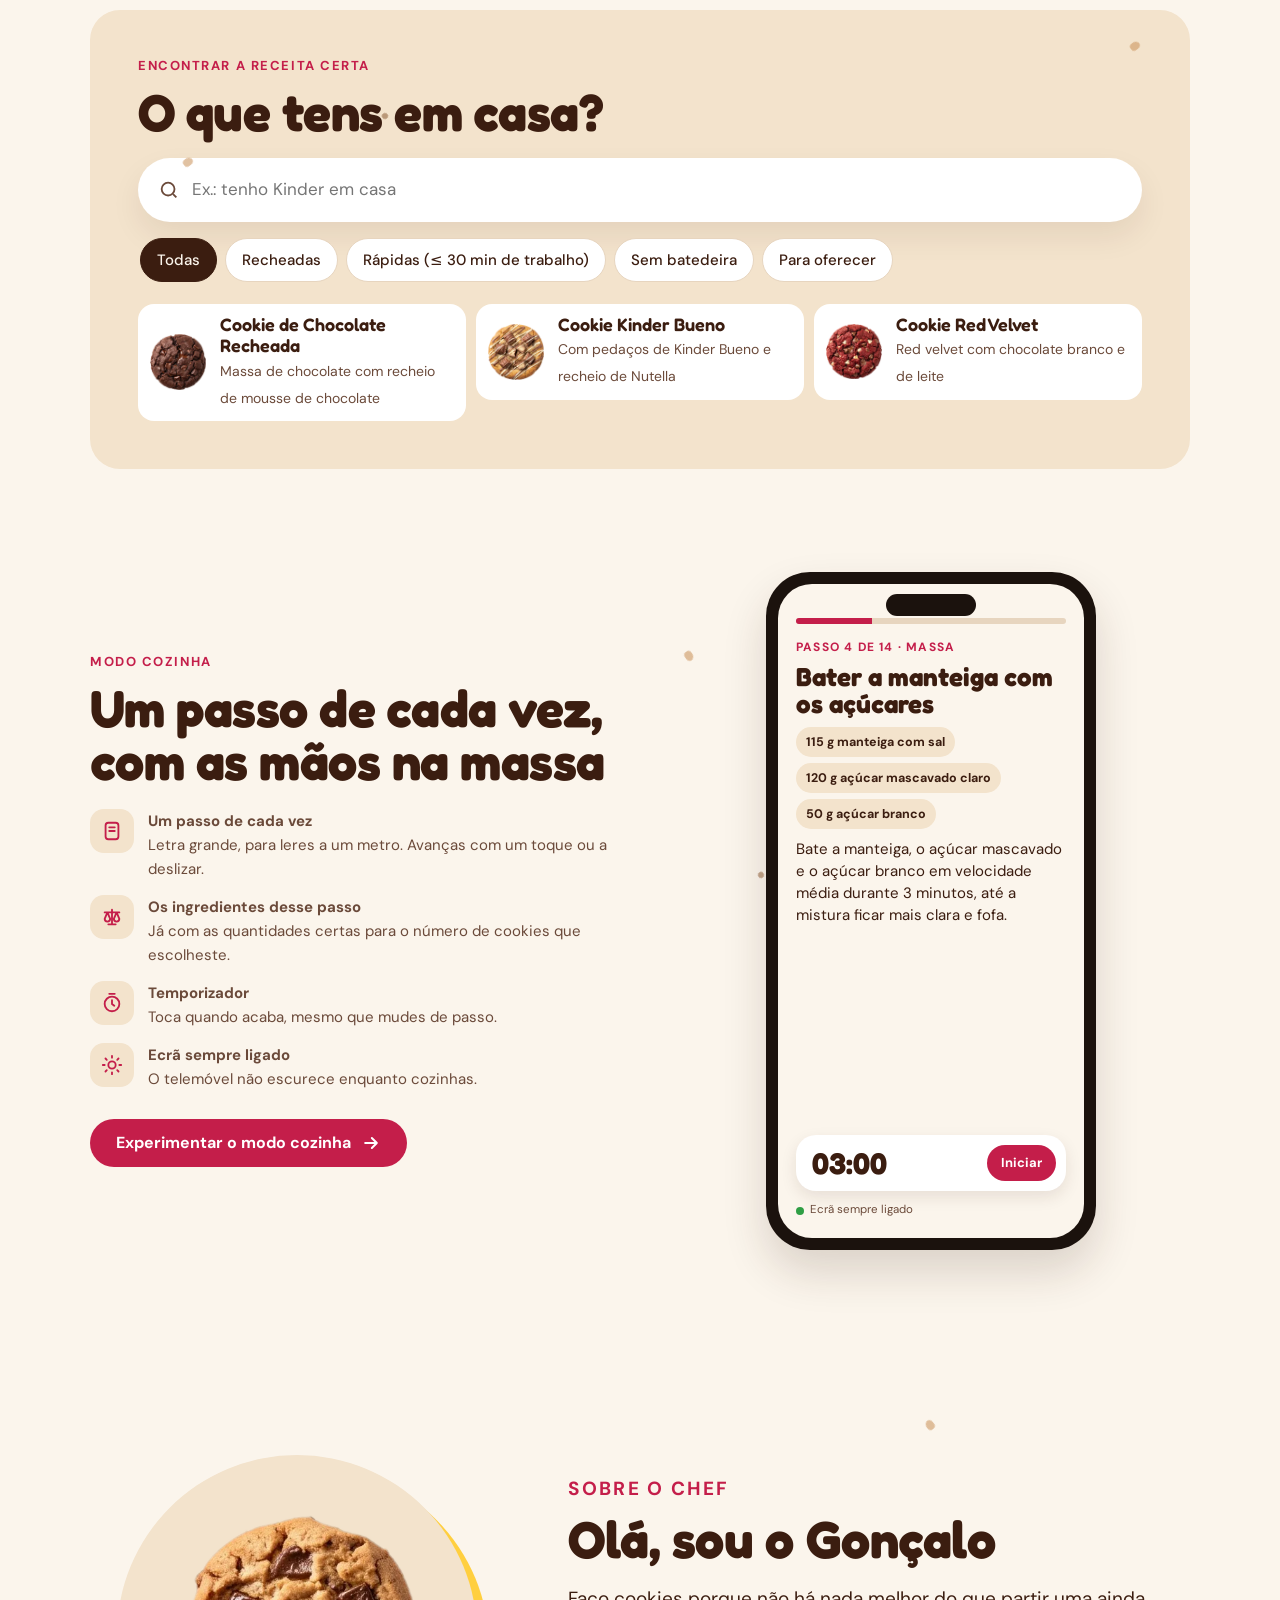
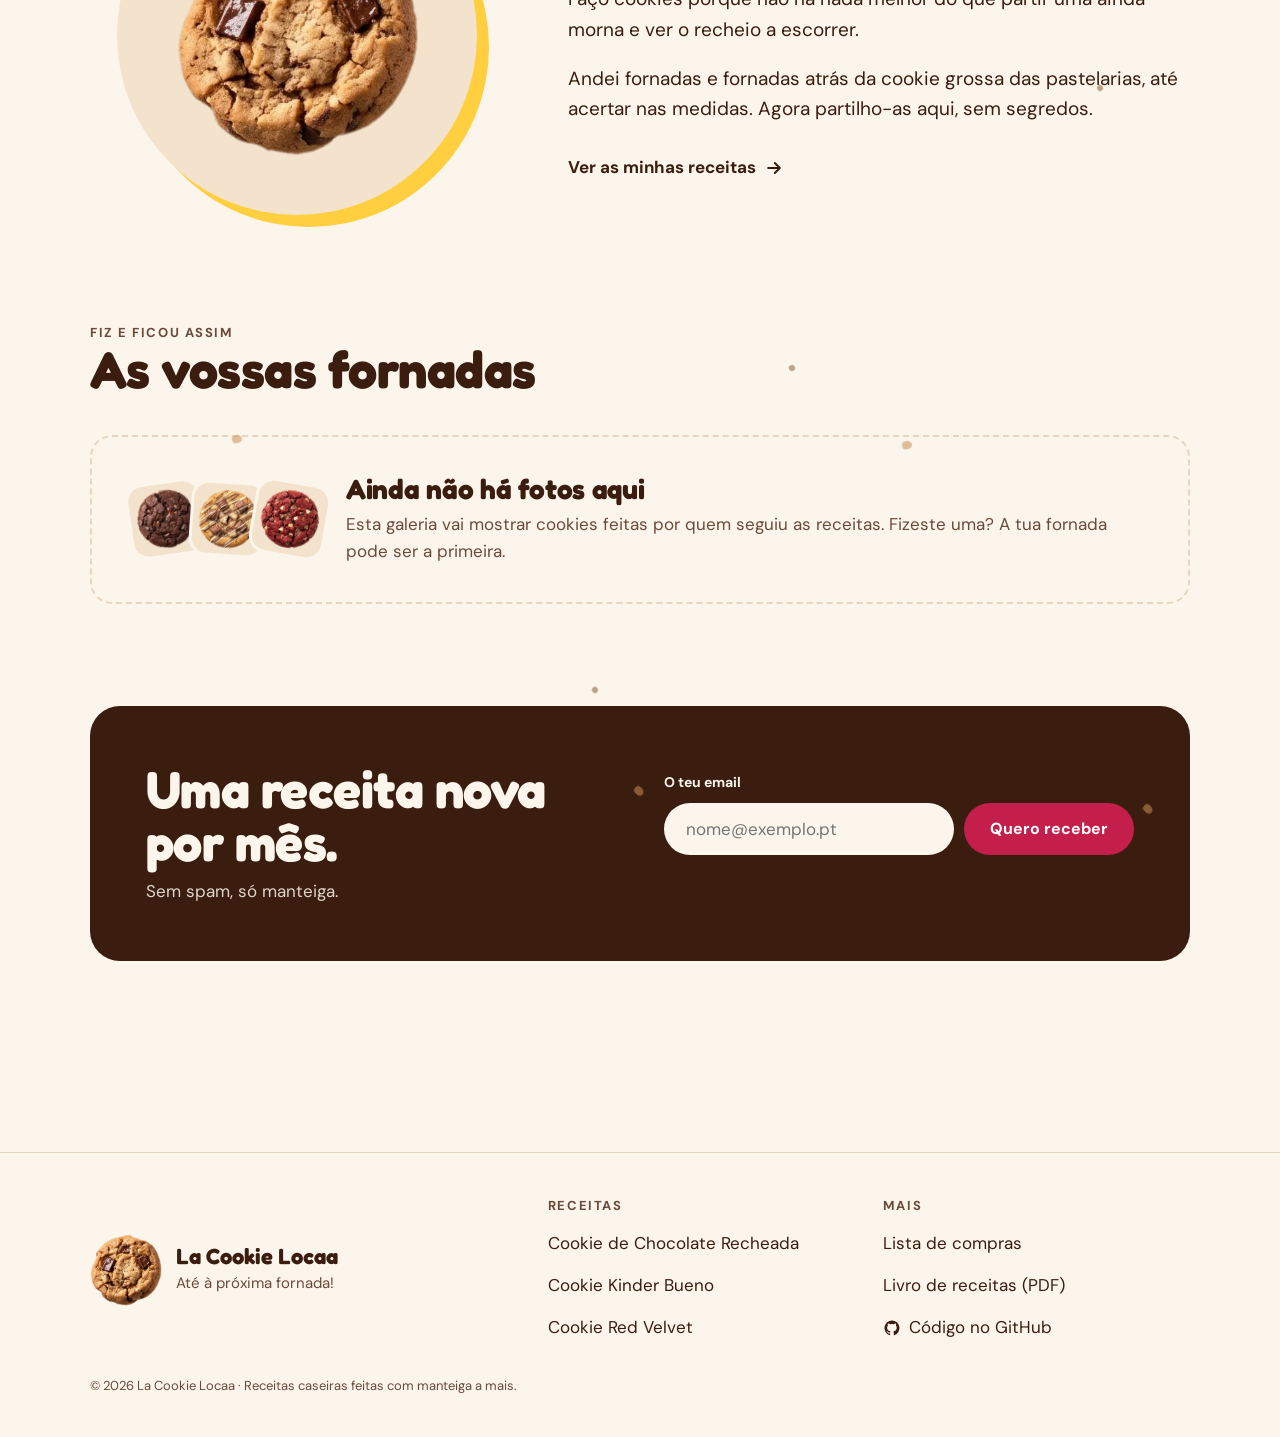
==== commit 9c4b6e77: "Novo site seguindo o brief: hero, filtros, pesquisa por ingrediente, modo cozinha e acessibilidade -" ====
--- a/index.html
+++ b/index.html
@@ -3,150 +3,250 @@
 <head>
   <meta charset="utf-8">
   <meta name="viewport" content="width=device-width, initial-scale=1, viewport-fit=cover">
-  <title>La Cookie Locaa</title>
-  <meta name="description" content="As três receitas de cookies da La Cookie Locaa: recheada de mousse, Kinder Bueno e Red Velvet. Passo a passo, com temporizadores.">
-  <meta property="og:title" content="La Cookie Locaa">
-  <meta property="og:description" content="Cookies grossas e macias, feitas em casa.">
-  <meta property="og:image" content="assets/img/cookies/bueno.png">
-  <meta name="theme-color" content="#fbf6ee">
-  <link rel="icon" type="image/png" href="assets/img/favicon.png">
-  <link rel="apple-touch-icon" href="assets/img/topo/bueno-mini.png">
-  <link rel="preload" href="assets/fonts/luckiest-guy-latin-400-normal.woff2" as="font" type="font/woff2" crossorigin>
-  <link rel="stylesheet" href="css/fontes.css">
-  <link rel="stylesheet" href="css/estilo.css">
-  <script>try{if(sessionStorage.getItem("kingg:cortina"))document.documentElement.classList.add("cortina-pre")}catch(e){}</script>
+  <title>La Cookie Locaa · Cookies loucas, receitas simples</title>
+  <meta name="description" content="Cookies loucas, receitas simples. Três receitas caseiras de cookies grossas e macias, passo a passo, com modo cozinha.">
+  <meta name="color-scheme" content="light dark">
+  <meta name="theme-color" content="#fbf5ec" media="(prefers-color-scheme: light)">
+  <meta name="theme-color" content="#1b120d" media="(prefers-color-scheme: dark)">
+  <meta property="og:type" content="website">
+  <meta property="og:title" content="La Cookie Locaa · Cookies loucas, receitas simples">
+  <meta property="og:description" content="Cookies loucas, receitas simples. Três receitas caseiras de cookies grossas e macias, passo a passo, com modo cozinha.">
+  <meta property="og:image" content="assets/img/cookies/recheada.webp">
+  <link rel="icon" type="image/webp" href="assets/img/mascote.webp">
+  <link rel="preload" href="assets/fonts/fredoka-latin-700-normal.woff2" as="font" type="font/woff2" crossorigin>
+  <link rel="stylesheet" href="css/site.css">
+  <script>try{if(sessionStorage.getItem("lcl:cortina"))document.documentElement.classList.add("cortina-pre")}catch(e){}</script>
+  <link rel="preload" as="image" href="assets/img/cookies/recheada.webp">
 </head>
-<body data-pagina="inicio" class="b-pagina">
-
-  <a class="saltar" href="#cookies">Saltar para as cookies</a>
-
-  <header class="b-nav">
-    <button class="b-nav__menu" aria-expanded="false" aria-controls="b-menu" aria-label="Abrir menu"><span></span><span></span><span></span></button>
-    <nav class="b-nav__links" id="b-menu" aria-label="Principal">
-      <a href="#cookies">Cookies</a>
-      <a href="#sobre">Sobre mim</a>
+<body data-pagina="inicio">
+  <a class="saltar" href="#receitas">Saltar para as receitas</a>
+  <header class="cab">
+    <div class="contentor cab__dentro">
+      <a class="marca" href="index.html" aria-label="La Cookie Locaa, página inicial">
+        <img src="assets/img/mascote.webp" alt="" width="40" height="40">
+        <span>La Cookie <em>Locaa</em></span>
+      </a>
+      <nav class="cab__nav" aria-label="Principal">
+        <a href="index.html#receitas" aria-current="page">Receitas</a>
+        <a href="index.html#chef">Sobre o chef</a>
+        <a href="index.html#modo-cozinha">Modo cozinha</a>
+      </nav>
+      <button class="icone-btn" type="button" data-pesquisa aria-label="Pesquisar receitas"><svg viewBox="0 0 24 24" aria-hidden="true"><circle cx="11" cy="11" r="7"/><path d="m20 20-3.5-3.5"/></svg></button>
+      <a class="icone-btn" href="lista.html" aria-label="Lista de compras"><svg viewBox="0 0 24 24" aria-hidden="true"><path d="M6 3h12v18l-2-1.5L14 21l-2-1.5L10 21l-2-1.5L6 21Z"/><path d="M9 8h6M9 12h6M9 16h3"/></svg></a>
+      <button class="icone-btn cab__menu" type="button" aria-expanded="false" aria-controls="gaveta" aria-label="Abrir menu"><svg viewBox="0 0 24 24" aria-hidden="true"><path d="M4 7h16M4 12h16M4 17h16"/></svg></button>
+    </div>
+    <nav class="cab__gaveta" id="gaveta" aria-label="Menu">
+      <a href="index.html#receitas">Receitas</a>
+      <a href="index.html#chef">Sobre o chef</a>
+      <a href="index.html#modo-cozinha">Modo cozinha</a>
       <a href="lista.html">Lista de compras</a>
-      <a href="livro.html">Livro PDF</a>
+      <a href="livro.html">Livro de receitas (PDF)</a>
     </nav>
-    <a class="b-nav__marca" href="index.html" aria-label="La Cookie Locaa, início">
-      <span class="b-ponto"></span>La Cookie Locaa<span class="b-ponto"></span>
-    </a>
-    <div class="b-nav__icones">
-      <a href="lista.html" aria-label="Lista de compras">
-        <svg viewBox="0 0 24 24" aria-hidden="true"><path d="M6 3h12v18l-2-1.5L14 21l-2-1.5L10 21l-2-1.5L6 21Z"/><path d="M9 8h6M9 12h6M9 16h3"/></svg>
-      </a>
-      <a href="livro.html" aria-label="Livro de receitas">
-        <svg viewBox="0 0 24 24" aria-hidden="true"><path d="M4 5a2 2 0 0 1 2-2h13v16H6a2 2 0 0 0-2 2Z"/><path d="M4 21V5M19 19v2H6"/></svg>
-      </a>
+  </header>
+
+  <dialog class="pesquisa" id="pesquisa" aria-label="Pesquisar receitas">
+    <form method="dialog" class="pesquisa__campo" role="search">
+      <svg viewBox="0 0 24 24" aria-hidden="true"><circle cx="11" cy="11" r="7"/><path d="m20 20-3.5-3.5"/></svg>
+      <label class="vh" for="pesquisa-input">Pesquisar receitas ou ingredientes</label>
+      <input id="pesquisa-input" type="search" placeholder="Ex.: tenho Kinder em casa" autocomplete="off">
+      <button class="icone-btn" value="fechar" aria-label="Fechar pesquisa"><svg viewBox="0 0 24 24" aria-hidden="true"><path d="M6 6l12 12M18 6 6 18"/></svg></button>
+    </form>
+    <ul class="pesquisa__resultados" id="pesquisa-resultados" aria-live="polite"></ul>
+  </dialog>
+
+  <main>
+    <section class="hero contentor" aria-labelledby="hero-titulo">
+      <div class="hero__grelha">
+        <div>
+          <h1 class="h1 hero__titulo" id="hero-titulo">Cookies loucas.<span>Receitas simples.</span></h1>
+          <p class="lead">Cookies grossas, douradas por fora e cremosas por dentro. Três receitas caseiras explicadas passo a passo, com modo cozinha para seguires com as mãos na massa.</p>
+          <div class="hero__acoes">
+            <a class="btn btn--acao" href="#receitas">Ver receitas <svg viewBox="0 0 24 24" aria-hidden="true"><path d="M5 12h14M13 6l6 6-6 6"/></svg></a>
+            <a class="link" href="cookie-red-velvet.html" data-ir="assets/img/topo/redvelvet.webp" data-cor="#fbe0e3">Fazer a minha primeira cookie <svg viewBox="0 0 24 24" aria-hidden="true"><path d="M5 12h14M13 6l6 6-6 6"/></svg></a>
+          </div>
+        </div>
+        <div class="hero__foto">
+          <div class="hero__fundo" aria-hidden="true"></div>
+          <img src="assets/img/cookies/recheada.webp" alt="Cookie de chocolate partida ao meio, com recheio de mousse de chocolate a escorrer" width="900" height="560" fetchpriority="high">
+          <p class="hero__selo"><b>18</b>cookies em 3 receitas</p>
+          <div class="mascote" tabindex="0" aria-label="Mascote da La Cookie Locaa">
+            <img src="assets/img/mascote.webp" alt="" width="140" height="140">
+            <span class="mascote__balao">Psst… prova a recheada!</span>
+          </div>
+        </div>
+      </div>
+    </section>
+
+    <section class="sec contentor" id="receitas" aria-labelledby="receitas-titulo">
+      <div class="sec__cab">
+        <div>
+          <p class="olho">As 3 cookies estrela</p>
+          <h2 class="h2" id="receitas-titulo">Escolhe a tua cookie</h2>
+        </div>
+        <p>Passa por cima para veres por dentro.</p>
+      </div>
+      <div class="estrelas">
+        <a class="card" href="cookie-chocolate-recheada.html" data-ir="assets/img/topo/recheada.webp" data-cor="#f3e3d6" style="--suave:#f3e3d6">
+          <div class="card__foto">
+            <img class="card__topo" src="assets/img/topo/recheada.webp" alt="Cookie de chocolate vista de cima, com pedaços de chocolate derretido" width="520" height="520">
+            <img class="card__corte" src="assets/img/cookies/recheada.webp" alt="" width="900" height="560" loading="lazy">
+          </div>
+          <div class="card__corpo">
+            <h3 class="h3">Cookie de Chocolate Recheada</h3>
+            <div class="card__meta">
+              <span><svg viewBox="0 0 24 24" aria-hidden="true"><circle cx="12" cy="13" r="8"/><path d="M12 9v4l2.5 2M9 2h6"/></svg>2 h 45 min</span>
+              <span class="dificuldade" aria-label="Dificuldade: 3 de 3 (Exigente)" title="Exigente"><img src="assets/img/mini/cookie.webp" alt="" width="18" height="18" class=""><img src="assets/img/mini/cookie.webp" alt="" width="18" height="18" class=""><img src="assets/img/mini/cookie.webp" alt="" width="18" height="18" class=""></span>
+              <span>6 unidades</span>
+            </div>
+          </div>
+        </a>
+        <a class="card" href="cookie-kinder-bueno.html" data-ir="assets/img/topo/bueno.webp" data-cor="#fde7d2" style="--suave:#fde7d2">
+          <div class="card__foto">
+            <img class="card__topo" src="assets/img/topo/bueno.webp" alt="Cookie Kinder Bueno vista de cima, com fios de chocolate em diagonal" width="520" height="520" loading="lazy">
+            <img class="card__corte" src="assets/img/cookies/bueno.webp" alt="" width="900" height="560" loading="lazy">
+          </div>
+          <div class="card__corpo">
+            <h3 class="h3">Cookie Kinder Bueno</h3>
+            <div class="card__meta">
+              <span><svg viewBox="0 0 24 24" aria-hidden="true"><circle cx="12" cy="13" r="8"/><path d="M12 9v4l2.5 2M9 2h6"/></svg>1 h 50 min</span>
+              <span class="dificuldade" aria-label="Dificuldade: 2 de 3 (Médio)" title="Médio"><img src="assets/img/mini/cookie.webp" alt="" width="18" height="18" class=""><img src="assets/img/mini/cookie.webp" alt="" width="18" height="18" class=""><img src="assets/img/mini/cookie.webp" alt="" width="18" height="18" class="off"></span>
+              <span>6 unidades</span>
+            </div>
+          </div>
+        </a>
+        <a class="card" href="cookie-red-velvet.html" data-ir="assets/img/topo/redvelvet.webp" data-cor="#fbe0e3" style="--suave:#fbe0e3">
+          <div class="card__foto">
+            <img class="card__topo" src="assets/img/topo/redvelvet.webp" alt="Cookie red velvet vista de cima, com pepitas de chocolate branco e de leite" width="520" height="520" loading="lazy">
+            <img class="card__corte" src="assets/img/cookies/redvelvet.webp" alt="" width="900" height="560" loading="lazy">
+          </div>
+          <div class="card__corpo">
+            <h3 class="h3">Cookie Red Velvet</h3>
+            <div class="card__meta">
+              <span><svg viewBox="0 0 24 24" aria-hidden="true"><circle cx="12" cy="13" r="8"/><path d="M12 9v4l2.5 2M9 2h6"/></svg>1 h 15 min</span>
+              <span class="dificuldade" aria-label="Dificuldade: 1 de 3 (Fácil)" title="Fácil"><img src="assets/img/mini/cookie.webp" alt="" width="18" height="18" class=""><img src="assets/img/mini/cookie.webp" alt="" width="18" height="18" class="off"><img src="assets/img/mini/cookie.webp" alt="" width="18" height="18" class="off"></span>
+              <span>6 unidades</span>
+            </div>
+          </div>
+        </a>
+      </div>
+    </section>
+
+    <section class="contentor" aria-labelledby="procura-titulo">
+      <div class="procura">
+        <p class="olho">Encontrar a receita certa</p>
+        <h2 class="h2" id="procura-titulo">O que tens em casa?</h2>
+        <div class="procura__campo">
+          <svg viewBox="0 0 24 24" aria-hidden="true"><circle cx="11" cy="11" r="7"/><path d="m20 20-3.5-3.5"/></svg>
+          <label class="vh" for="procura-input">Pesquisar por receita ou ingrediente</label>
+          <input id="procura-input" type="search" placeholder="Ex.: tenho Kinder em casa" autocomplete="off">
+        </div>
+        <div class="filtros" role="group" aria-label="Filtros" id="filtros"></div>
+        <ul class="achados" id="achados" aria-live="polite"><li><a class="resultado" href="cookie-chocolate-recheada.html" data-ir="assets/img/topo/recheada.webp" data-cor="#f3e3d6"><img src="assets/img/topo/recheada-mini.webp" alt="" width="56" height="56" loading="lazy"><span><b>Cookie de Chocolate Recheada</b><small>Massa de chocolate com recheio de mousse de chocolate</small></span></a></li><li><a class="resultado" href="cookie-kinder-bueno.html" data-ir="assets/img/topo/bueno.webp" data-cor="#fde7d2"><img src="assets/img/topo/bueno-mini.webp" alt="" width="56" height="56" loading="lazy"><span><b>Cookie Kinder Bueno</b><small>Com pedaços de Kinder Bueno e recheio de Nutella</small></span></a></li><li><a class="resultado" href="cookie-red-velvet.html" data-ir="assets/img/topo/redvelvet.webp" data-cor="#fbe0e3"><img src="assets/img/topo/redvelvet-mini.webp" alt="" width="56" height="56" loading="lazy"><span><b>Cookie Red Velvet</b><small>Red velvet com chocolate branco e de leite</small></span></a></li></ul>
+      </div>
+    </section>
+
+    <section class="sec contentor" id="modo-cozinha" aria-labelledby="mc-titulo">
+      <div class="mc">
+        <div>
+          <p class="olho">Modo cozinha</p>
+          <h2 class="h2" id="mc-titulo">Um passo de cada vez, com as mãos na massa</h2>
+          <ul class="mc__lista">
+            <li><span class="ic"><svg viewBox="0 0 24 24" aria-hidden="true"><rect x="5" y="3" width="14" height="18" rx="3"/><path d="M9 8h6M9 12h6"/></svg></span><span><b>Um passo de cada vez</b><span>Letra grande, para leres a um metro. Avanças com um toque ou a deslizar.</span></span></li>
+            <li><span class="ic"><svg viewBox="0 0 24 24" aria-hidden="true"><path d="M4 7h16M7 7l-3 7a3 3 0 0 0 6 0L7 7M17 7l-3 7a3 3 0 0 0 6 0l-3-7M12 4v16M8 20h8"/></svg></span><span><b>Os ingredientes desse passo</b><span>Já com as quantidades certas para o número de cookies que escolheste.</span></span></li>
+            <li><span class="ic"><svg viewBox="0 0 24 24" aria-hidden="true"><circle cx="12" cy="13" r="8"/><path d="M12 9v4l2.5 2M9 2h6"/></svg></span><span><b>Temporizador</b><span>Toca quando acaba, mesmo que mudes de passo.</span></span></li>
+            <li><span class="ic"><svg viewBox="0 0 24 24" aria-hidden="true"><circle cx="12" cy="12" r="4"/><path d="M12 2v2M12 20v2M4.9 4.9l1.4 1.4M17.7 17.7l1.4 1.4M2 12h2M20 12h2M4.9 19.1l1.4-1.4M17.7 6.3l1.4-1.4"/></svg></span><span><b>Ecrã sempre ligado</b><span>O telemóvel não escurece enquanto cozinhas.</span></span></li>
+          </ul>
+          <a class="btn btn--acao" href="cookie-kinder-bueno.html#cozinha" data-ir="assets/img/topo/bueno.webp" data-cor="#fde7d2">Experimentar o modo cozinha <svg viewBox="0 0 24 24" aria-hidden="true"><path d="M5 12h14M13 6l6 6-6 6"/></svg></a>
+        </div>
+        <div class="telefone" aria-hidden="true">
+          <div class="telefone__ecra">
+            <div class="telefone__barra"><span></span></div>
+            <span class="telefone__passo">Passo 4 de 14 · Massa</span>
+            <p class="telefone__titulo">Bater a manteiga com os açúcares</p>
+            <div class="telefone__ing"><span>115 g manteiga com sal</span><span>120 g açúcar mascavado claro</span><span>50 g açúcar branco</span></div>
+            <p class="telefone__texto">Bate a manteiga, o açúcar mascavado e o açúcar branco em velocidade média durante 3 minutos, até a mistura ficar mais clara e fofa.</p>
+            <div class="telefone__relogio"><b>03:00</b><span>Iniciar</span></div>
+            <span class="telefone__ligado">Ecrã sempre ligado</span>
+          </div>
+        </div>
+      </div>
+    </section>
+
+    <section class="sec contentor" id="chef" aria-labelledby="chef-titulo">
+      <div class="chef">
+        <div class="chef__foto">
+          <img src="assets/img/eu.webp" alt="Gonçalo, o chef da La Cookie Locaa" width="360" height="360" loading="lazy" data-provisoria="assets/img/mascote.webp" onerror="this.onerror=null;this.src=this.dataset.provisoria;this.classList.add('provisoria')">
+        </div>
+        <div>
+          <p class="olho">Sobre o chef</p>
+          <h2 class="h2" id="chef-titulo">Olá, sou o Gonçalo</h2>
+          <p>Faço cookies porque não há nada melhor do que partir uma ainda morna e ver o recheio a escorrer.</p>
+          <p>Andei fornadas e fornadas atrás da cookie grossa das pastelarias, até acertar nas medidas. Agora partilho-as aqui, sem segredos.</p>
+          <a class="link" href="#receitas">Ver as minhas receitas <svg viewBox="0 0 24 24" aria-hidden="true"><path d="M5 12h14M13 6l6 6-6 6"/></svg></a>
+        </div>
+      </div>
+    </section>
+
+    <section class="contentor" aria-labelledby="social-titulo">
+      <div class="sec__cab">
+        <div>
+          <p class="olho">Fiz e ficou assim</p>
+          <h2 class="h2" id="social-titulo">As vossas fornadas</h2>
+        </div>
+      </div>
+      <div id="comunidade">
+        <div class="vazio-social">
+          <div class="vazio-social__fotos" aria-hidden="true"><span style="--r:-8deg"><img src="assets/img/topo/recheada-mini.webp" alt="" width="58" height="58" loading="lazy"></span><span style="--r:4deg"><img src="assets/img/topo/bueno-mini.webp" alt="" width="58" height="58" loading="lazy"></span><span style="--r:10deg"><img src="assets/img/topo/redvelvet-mini.webp" alt="" width="58" height="58" loading="lazy"></span></div>
+          <div>
+            <h3 class="h3">Ainda não há fotos aqui</h3>
+            <p>Esta galeria vai mostrar cookies feitas por quem seguiu as receitas. Fizeste uma? A tua fornada pode ser a primeira.</p>
+          </div>
+        </div>
+      </div>
+    </section>
+
+    <section class="sec contentor" aria-labelledby="news-titulo">
+      <div class="news">
+        <div>
+          <h2 class="h2" id="news-titulo">Uma receita nova por mês.</h2>
+          <p>Sem spam, só manteiga.</p>
+        </div>
+        <form class="news__form" id="news" novalidate>
+          <label for="news-email">O teu email</label>
+          <input id="news-email" type="email" name="email" placeholder="nome@exemplo.pt" autocomplete="email" required>
+          <button class="btn btn--acao" type="submit">Quero receber</button>
+          <p class="news__msg" id="news-msg" role="status" aria-live="polite"></p>
+        </form>
+      </div>
+    </section>
+  </main>
+
+  <footer class="rodape">
+    <div class="contentor">
+      <div class="rodape__grelha">
+        <div class="rodape__marca">
+          <img src="assets/img/mascote.webp" alt="" width="72" height="72" loading="lazy">
+          <div><b>La Cookie Locaa</b><span>Até à próxima fornada!</span></div>
+        </div>
+        <div>
+          <h2>Receitas</h2>
+          <ul><li><a href="cookie-chocolate-recheada.html" data-ir="assets/img/topo/recheada.webp" data-cor="#f3e3d6">Cookie de Chocolate Recheada</a></li><li><a href="cookie-kinder-bueno.html" data-ir="assets/img/topo/bueno.webp" data-cor="#fde7d2">Cookie Kinder Bueno</a></li><li><a href="cookie-red-velvet.html" data-ir="assets/img/topo/redvelvet.webp" data-cor="#fbe0e3">Cookie Red Velvet</a></li></ul>
+        </div>
+        <div>
+          <h2>Mais</h2>
+          <ul>
+            <li><a href="lista.html">Lista de compras</a></li>
+            <li><a href="livro.html">Livro de receitas (PDF)</a></li>
+            <li><a href="https://github.com/cookiept/kingGcookies" rel="noopener"><svg viewBox="0 0 24 24" aria-hidden="true"><path d="M12 2a10 10 0 0 0-3.2 19.5c.5.1.7-.2.7-.5v-1.7c-2.8.6-3.4-1.3-3.4-1.3-.5-1.2-1.1-1.5-1.1-1.5-.9-.6.1-.6.1-.6 1 .1 1.5 1 1.5 1 .9 1.5 2.3 1.1 2.9.8.1-.6.3-1.1.6-1.3-2.2-.3-4.6-1.1-4.6-5 0-1.1.4-2 1-2.7-.1-.3-.4-1.3.1-2.7 0 0 .8-.3 2.8 1a9.6 9.6 0 0 1 5 0c1.9-1.3 2.8-1 2.8-1 .5 1.4.2 2.4.1 2.7.6.7 1 1.6 1 2.7 0 3.9-2.4 4.7-4.6 5 .4.3.7.9.7 1.9V21c0 .3.2.6.7.5A10 10 0 0 0 12 2Z"/></svg> Código no GitHub</a></li>
+          </ul>
+        </div>
+      </div>
+      <p class="rodape__fim">© 2026 La Cookie Locaa · Receitas caseiras feitas com manteiga a mais.</p>
     </div>
-  </header>
-
-  <main class="b-main">
-
-    <!-- HERO -->
-    <section class="b-hero contentor">
-      <h1 class="b-hero__titulo">
-        <span class="b-hero__l1"><span class="b-hero__do">la</span> Cookie</span>
-        <span class="b-hero__l2">Locaa</span>
-      </h1>
-      <img class="b-hero__ck" src="assets/img/cookies/bueno.png" alt="">
-      <p class="b-hero__texto">Cookies grossas e macias, feitas em casa. Douradas por fora, macias por dentro, com as receitas explicadas passo a passo.</p>
-      <div class="b-hero__acoes">
-        <a class="b-pill" href="#cookies">Ver receitas <span class="b-pill__ponto"></span></a>
-        <a class="b-link" href="lista.html">Lista de compras <svg viewBox="0 0 24 24" aria-hidden="true"><path d="M5 12h14M13 6l6 6-6 6"/></svg></a>
-      </div>
-    </section>
-
-    <!-- COOKIES -->
-    <section class="b-produtos contentor" id="cookies">
-      <div class="b-produtos__cab">
-        <h2 class="b-h2">As cookies</h2>
-        <div class="b-tabs" role="tablist" aria-label="Filtrar cookies">
-          <button role="tab" aria-selected="true" data-filtro="todas">Todas</button>
-          <button role="tab" aria-selected="false" data-filtro="recheio">Com recheio</button>
-          <button role="tab" aria-selected="false" data-filtro="1">Fáceis</button>
-          <button role="tab" aria-selected="false" data-filtro="3">Desafio</button>
-        </div>
-      </div>
-      <div class="b-cards" id="cartoes"></div>
-      <div class="b-progresso" aria-hidden="true"><span></span></div>
-    </section>
-
-    <!-- NÚMERO GRANDE COM COOKIES ESPALHADAS -->
-    <section class="b-numero" aria-labelledby="b-num">
-      <div class="b-numero__ck" id="espalhadas" aria-hidden="true"></div>
-      <img class="b-numero__monte" src="assets/img/monte.png" alt="Monte de cookies: Kinder Bueno, red velvet, chocolate e pepitas" width="1400" height="676">
-      <div class="b-numero__centro">
-        <p class="b-numero__n" id="b-num">18</p>
-        <p class="b-numero__pill">cookies em 3 receitas</p>
-      </div>
-    </section>
-
-    <!-- O SÍTIO -->
-    <section class="b-sitio contentor">
-      <h2 class="b-script">O sítio mais doce<br>para as tuas fornadas</h2>
-      <div class="b-sitio__grelha">
-        <div class="b-sitio__fotos">
-          <img class="b-sitio__foto" src="assets/img/cookie-rain.jpg" alt="Cookies com pepitas de chocolate a cair">
-          <img class="b-sitio__ck" src="assets/img/cookies/recheada.png" alt="">
-        </div>
-        <div class="b-sitio__texto">
-          <p><b>La Cookie Locaa</b> junta as minhas receitas favoritas de cookies grossas, ao estilo das melhores pastelarias.</p>
-          <p>Cada receita diz-te o que precisas, os passos pela ordem certa e quanto tempo demora. As quantidades estão em gramas e em chávenas ou colheres.</p>
-        </div>
-      </div>
-    </section>
-
-    <!-- SOBRE MIM -->
-    <section class="b-sobre contentor" id="sobre">
-      <div class="b-sobre__texto">
-        <h2 class="b-h2">Sobre mim</h2>
-        <p>Olá, sou o Gonçalo. Comecei a fazer cookies em casa à procura daquela cookie grossa e macia das pastelarias, e fui afinando as receitas até ficarem como queria.</p>
-        <p>Aqui partilho-as como se estivesse na cozinha contigo.</p>
-        <a class="b-link" href="#cookies">Experimentar uma receita <svg viewBox="0 0 24 24" aria-hidden="true"><path d="M5 12h14M13 6l6 6-6 6"/></svg></a>
-      </div>
-      <div class="b-sobre__foto">
-        <img src="assets/img/eu.jpg" alt="Gonçalo, o chef por trás da La Cookie Locaa" onerror="this.onerror=null;this.src='assets/img/topo/bueno.png';this.classList.add('sem-foto')">
-      </div>
-    </section>
-
-  </main>
-
-  <footer class="b-rodape">
-    <div class="contentor b-rodape__grelha">
-      <div class="b-rodape__marca">
-        <p><span class="b-ponto"></span>La Cookie Locaa<span class="b-ponto"></span></p>
-        <span class="b-script b-script--peq">feito em casa</span>
-      </div>
-      <details class="b-rodape__col" open>
-        <summary>Receitas</summary>
-        <div>
-          <a href="cookie-chocolate-recheada.html">Chocolate Recheada</a>
-          <a href="cookie-kinder-bueno.html">Kinder Bueno</a>
-          <a href="cookie-red-velvet.html">Red Velvet</a>
-        </div>
-      </details>
-      <details class="b-rodape__col" open>
-        <summary>Ferramentas</summary>
-        <div>
-          <a href="lista.html">Lista de compras</a>
-          <a href="livro.html">Livro de receitas (PDF)</a>
-        </div>
-      </details>
-      <details class="b-rodape__col" open>
-        <summary>La Cookie Locaa</summary>
-        <div>
-          <a href="#sobre">Sobre mim</a>
-          <a href="#cookies">Todas as cookies</a>
-        </div>
-      </details>
-    </div>
-    <p class="contentor b-rodape__fim">© 2026 La Cookie Locaa · Receitas caseiras</p>
   </footer>
 
   <div class="aviso" id="aviso" role="status" aria-live="polite"></div>
-
-  <script src="js/receitas.js"></script>
-  <script src="js/app.js"></script>
+  <script src="js/receitas.js" defer></script>
+  <script src="js/app.js" defer></script>
 </body>
 </html>
--- a/css/site.css
+++ b/css/site.css
@@ -0,0 +1,527 @@
+/* =========================================================
+   LA COOKIE LOCAA — estilo
+   Mobile-first. Cores em tokens; modo escuro automático.
+   Base quente e neutra (creme, cor de massa), framboesa para
+   as ações, chocolate para o texto. Contraste AA ou melhor.
+   ========================================================= */
+
+@font-face { font-family: "Fredoka"; font-weight: 500; font-display: swap; src: url("../assets/fonts/fredoka-latin-500-normal.woff2") format("woff2"); }
+@font-face { font-family: "Fredoka"; font-weight: 600; font-display: swap; src: url("../assets/fonts/fredoka-latin-600-normal.woff2") format("woff2"); }
+@font-face { font-family: "Fredoka"; font-weight: 700; font-display: swap; src: url("../assets/fonts/fredoka-latin-700-normal.woff2") format("woff2"); }
+@font-face { font-family: "DM Sans"; font-weight: 400; font-display: swap; src: url("../assets/fonts/dm-sans-latin-400-normal.woff2") format("woff2"); }
+@font-face { font-family: "DM Sans"; font-weight: 500; font-display: swap; src: url("../assets/fonts/dm-sans-latin-500-normal.woff2") format("woff2"); }
+@font-face { font-family: "DM Sans"; font-weight: 700; font-display: swap; src: url("../assets/fonts/dm-sans-latin-700-normal.woff2") format("woff2"); }
+@font-face { font-family: "Caveat"; font-weight: 700; font-display: swap; src: url("../assets/fonts/caveat-latin-700-normal.woff2") format("woff2"); }
+@font-face { font-family: "Space Mono"; font-weight: 400; font-display: swap; src: url("../assets/fonts/space-mono-latin-400-normal.woff2") format("woff2"); }
+@font-face { font-family: "Space Mono"; font-weight: 700; font-display: swap; src: url("../assets/fonts/space-mono-latin-700-normal.woff2") format("woff2"); }
+
+:root {
+  color-scheme: light dark;
+  --bg: #fbf5ec;          /* creme */
+  --massa: #f3e3cc;       /* cor de massa */
+  --surface: #ffffff;
+  --text: #3b1d10;        /* chocolate (14:1 sobre o creme) */
+  --text-soft: #6b4a3a;   /* 7:1 sobre o creme */
+  --accent: #c41e4a;      /* framboesa (5,6:1 com texto branco) */
+  --accent-hover: #a3163c;
+  --accent-ink: #ffffff;
+  --mel: #ffcf3f;         /* decorativo */
+  --line: #e7d5bf;
+  --sombra: 0 14px 30px rgba(59, 29, 16, .08);
+  --sombra-forte: 0 22px 44px rgba(59, 29, 16, .16);
+
+  --f-display: "Fredoka", "Trebuchet MS", system-ui, sans-serif;
+  --f-body: "DM Sans", system-ui, -apple-system, "Segoe UI", sans-serif;
+  --f-script: "Caveat", cursive;
+
+  --max: 1180px;
+  --gutter: clamp(16px, 4vw, 40px);
+  --header-h: 64px;
+  --raio: 22px;
+  --toque: 48px;           /* alvo mínimo para o polegar */
+  --seguro-baixo: env(safe-area-inset-bottom, 0px);
+}
+@media (prefers-color-scheme: dark) {
+  :root {
+    --bg: #1b120d;
+    --massa: #2b1d15;
+    --surface: #251912;
+    --text: #f7ebdb;
+    --text-soft: #d2bca6;
+    --accent: #ff6f93;
+    --accent-hover: #ff8eaa;
+    --accent-ink: #1b120d;
+    --mel: #ffcf3f;
+    --line: #3f2d22;
+    --sombra: 0 14px 30px rgba(0, 0, 0, .35);
+    --sombra-forte: 0 22px 44px rgba(0, 0, 0, .5);
+  }
+}
+
+*, *::before, *::after { box-sizing: border-box; }
+html { scroll-behavior: smooth; scroll-padding-top: calc(var(--header-h) + 16px); -webkit-text-size-adjust: 100%; overflow-x: clip; }
+body { margin: 0; background: var(--bg); color: var(--text); font: 400 17px/1.6 var(--f-body); -webkit-font-smoothing: antialiased; overflow-x: clip; }
+img { max-width: 100%; height: auto; display: block; }
+a { color: inherit; }
+button, input { font: inherit; color: inherit; }
+button { cursor: pointer; }
+:focus-visible { outline: 3px solid var(--accent); outline-offset: 3px; border-radius: 8px; }
+.vh { position: absolute; width: 1px; height: 1px; overflow: hidden; clip-path: inset(50%); white-space: nowrap; }
+.contentor { width: 100%; max-width: var(--max); margin-inline: auto; padding-inline: var(--gutter); }
+.saltar { position: absolute; left: 12px; top: -60px; z-index: 200; background: var(--accent); color: var(--accent-ink); padding: 12px 18px; border-radius: 12px; font-weight: 700; text-decoration: none; }
+.saltar:focus { top: 12px; }
+
+/* ---------- tipografia ---------- */
+.h1, .h2, .h3 { font-family: var(--f-display); font-weight: 700; line-height: 1.02; margin: 0; letter-spacing: -.01em; }
+.h1 { font-size: clamp(44px, 9vw, 92px); }
+.h2 { font-size: clamp(32px, 5vw, 52px); }
+.h3 { font-size: clamp(22px, 2.6vw, 28px); line-height: 1.15; }
+.olho { font: 700 13px/1.3 var(--f-body); letter-spacing: .12em; text-transform: uppercase; color: var(--accent); margin: 0 0 10px; }
+.lead { font-size: clamp(17px, 2vw, 20px); color: var(--text-soft); max-width: 46ch; }
+.script { font: 700 clamp(26px, 3.4vw, 36px)/1.1 var(--f-script); color: var(--text-soft); }
+
+/* ---------- botões ---------- */
+.btn { display: inline-flex; align-items: center; justify-content: center; gap: 10px; min-height: var(--toque); padding: 12px 24px; border-radius: 999px; border: 2px solid transparent; font: 700 16px/1.1 var(--f-body); text-decoration: none; transition: background .15s, color .15s, transform .15s; }
+.btn svg { width: 20px; height: 20px; fill: none; stroke: currentColor; stroke-width: 2.4; stroke-linecap: round; stroke-linejoin: round; flex: none; }
+.btn:active { transform: scale(.97); }
+.btn--acao { background: var(--accent); color: var(--accent-ink); }
+.btn--acao:hover { background: var(--accent-hover); }
+.btn--sec { background: transparent; color: var(--text); border-color: var(--line); }
+.btn--sec:hover { border-color: var(--text); }
+.btn--peq { min-height: 40px; padding: 8px 16px; font-size: 14px; }
+.link { display: inline-flex; align-items: center; gap: 8px; font-weight: 700; text-decoration: none; color: var(--text); min-height: var(--toque); }
+.link svg { width: 20px; height: 20px; fill: none; stroke: currentColor; stroke-width: 2.4; stroke-linecap: round; stroke-linejoin: round; transition: translate .2s; }
+.link:hover svg { translate: 4px 0; }
+.chip { display: inline-flex; align-items: center; gap: 8px; min-height: 44px; padding: 8px 16px; border-radius: 999px; border: 1.5px solid var(--line); background: var(--surface); font-size: 15px; font-weight: 500; color: var(--text); white-space: nowrap; }
+.chip[aria-pressed="true"] { background: var(--text); color: var(--bg); border-color: var(--text); }
+.chip img { width: 28px; height: 28px; object-fit: contain; }
+
+/* ---------- cabeçalho fixo e baixo ---------- */
+.cab { position: sticky; top: 0; z-index: 50; height: var(--header-h); background: color-mix(in srgb, var(--bg) 92%, transparent); backdrop-filter: blur(10px); -webkit-backdrop-filter: blur(10px); border-bottom: 1px solid var(--line); }
+.cab__dentro { height: 100%; display: flex; align-items: center; gap: 12px; }
+.marca { display: inline-flex; align-items: center; gap: 10px; text-decoration: none; color: var(--text); margin-right: auto; min-height: var(--toque); }
+.marca img { width: 40px; height: 40px; object-fit: contain; }
+.marca span { font: 700 20px/1 var(--f-display); white-space: nowrap; }
+.marca em { font-style: normal; color: var(--accent); }
+.cab__nav { display: none; gap: 4px; }
+.cab__nav a { padding: 10px 14px; border-radius: 999px; text-decoration: none; font-weight: 500; font-size: 15px; }
+.cab__nav a:hover { background: var(--massa); }
+.cab__nav a[aria-current="page"] { background: var(--massa); font-weight: 700; }
+.icone-btn { display: grid; place-items: center; width: var(--toque); height: var(--toque); border-radius: 50%; border: 0; background: transparent; color: var(--text); text-decoration: none; }
+.icone-btn:hover { background: var(--massa); }
+.icone-btn svg { width: 24px; height: 24px; fill: none; stroke: currentColor; stroke-width: 2; stroke-linecap: round; stroke-linejoin: round; }
+.cab__menu { display: grid; }
+.cab__gaveta { position: fixed; inset: var(--header-h) 0 auto 0; background: var(--bg); border-bottom: 1px solid var(--line); box-shadow: var(--sombra-forte); padding: 8px var(--gutter) 16px; display: grid; gap: 2px; transform: translateY(-8px); opacity: 0; pointer-events: none; transition: .2s; }
+.cab__gaveta.aberta { transform: none; opacity: 1; pointer-events: auto; }
+.cab__gaveta a { padding: 14px 8px; font-size: 18px; font-weight: 500; text-decoration: none; border-bottom: 1px solid var(--line); }
+@media (min-width: 820px) {
+  .cab__nav { display: flex; }
+  .cab__menu, .cab__gaveta { display: none; }
+}
+@media (max-width: 360px) { .marca span { font-size: 17px; } .marca img { width: 34px; height: 34px; } }
+
+/* ---------- pesquisa (diálogo, só abre quando a pessoa pede) ---------- */
+.pesquisa { width: min(640px, calc(100vw - 24px)); max-height: min(80vh, 640px); margin: calc(var(--header-h) + 8px) auto auto; padding: 0; border: 0; border-radius: var(--raio); background: var(--surface); color: var(--text); box-shadow: var(--sombra-forte); }
+.pesquisa::backdrop { background: rgba(27, 18, 13, .45); }
+.pesquisa__campo { display: flex; align-items: center; gap: 8px; padding: 8px 8px 8px 18px; border-bottom: 1px solid var(--line); }
+.pesquisa__campo svg { width: 22px; height: 22px; fill: none; stroke: var(--text-soft); stroke-width: 2; flex: none; }
+.pesquisa__campo input { flex: 1; min-height: 52px; border: 0; background: transparent; font-size: 18px; outline: none; }
+.pesquisa__resultados { list-style: none; margin: 0; padding: 8px; overflow: auto; max-height: calc(min(80vh, 640px) - 70px); }
+.pesquisa__dica { padding: 14px 12px; color: var(--text-soft); font-size: 15px; }
+.resultado { display: flex; align-items: center; gap: 14px; padding: 10px 12px; border-radius: 16px; text-decoration: none; }
+.resultado:hover, .resultado:focus-visible { background: var(--massa); }
+.resultado img { width: 56px; height: 56px; object-fit: contain; flex: none; }
+.resultado b { display: block; font: 600 18px/1.2 var(--f-display); }
+.resultado small { color: var(--text-soft); font-size: 14px; }
+
+/* =========================================================
+   PÁGINA INICIAL
+   ========================================================= */
+.sec { padding-block: clamp(56px, 8vw, 104px); }
+.sec__cab { display: flex; flex-wrap: wrap; align-items: end; justify-content: space-between; gap: 12px 24px; margin-bottom: clamp(24px, 4vw, 40px); }
+.sec__cab p { margin: 8px 0 0; color: var(--text-soft); }
+
+/* hero */
+.hero { padding-block: clamp(20px, 4vw, 56px) clamp(32px, 6vw, 72px); }
+.hero__grelha { display: grid; gap: 20px; align-items: center; }
+@media (min-width: 900px) { .hero__grelha { grid-template-columns: 1fr 1.05fr; gap: 48px; } }
+.hero__titulo { font-size: clamp(46px, 11vw, 96px); }
+.hero__titulo span { display: block; color: var(--accent); }
+.hero .lead { margin: 18px 0 26px; }
+.hero__acoes { display: flex; flex-wrap: wrap; align-items: center; gap: 12px 20px; }
+@media (max-width: 480px) { .hero__acoes .btn { width: 100%; } }
+.hero__foto { position: relative; justify-self: center; width: min(560px, 100%); aspect-ratio: 1; order: -1; }
+@media (min-width: 900px) { .hero__foto { order: 0; } }
+.hero__fundo { position: absolute; inset: 6%; border-radius: 50%; background: var(--massa); }
+.hero__foto > img { position: absolute; inset: 0; margin: auto; width: 96%; filter: drop-shadow(0 26px 26px rgba(59, 29, 16, .3)); }
+@media (max-width: 899px) { .hero__foto { width: min(340px, 82vw); } }
+.hero__selo { position: absolute; right: 2%; top: 6%; z-index: 2; width: clamp(84px, 13vw, 118px); aspect-ratio: 1; border-radius: 50%; background: var(--mel); color: #3b1d10; display: grid; place-content: center; text-align: center; font: 700 clamp(13px, 1.6vw, 16px)/1.05 var(--f-display); rotate: 12deg; box-shadow: var(--sombra); }
+.hero__selo b { display: block; font-size: 1.7em; }
+
+/* mascote a espreitar */
+.mascote { position: absolute; z-index: 3; left: -2%; bottom: 2%; width: clamp(84px, 14vw, 140px); transform-origin: 50% 100%; transition: transform .35s cubic-bezier(.34, 1.56, .64, 1); cursor: default; }
+.mascote img { width: 100%; filter: drop-shadow(0 10px 10px rgba(59, 29, 16, .25)); }
+.mascote:hover, .mascote:focus-visible { transform: translateY(-10px) rotate(-10deg); }
+.mascote__balao { position: absolute; left: 70%; bottom: 88%; width: max-content; max-width: 180px; background: var(--surface); color: var(--text); padding: 8px 12px; border-radius: 14px; box-shadow: var(--sombra); font: 700 18px/1.1 var(--f-script); opacity: 0; transform: translateY(6px); transition: .25s; pointer-events: none; }
+.mascote:hover .mascote__balao, .mascote:focus-visible .mascote__balao { opacity: 1; transform: none; }
+
+/* cookies estrela */
+.estrelas { display: grid; gap: 20px; }
+@media (min-width: 700px) { .estrelas { grid-template-columns: repeat(3, 1fr); } }
+.card { display: flex; flex-direction: column; background: var(--surface); border-radius: var(--raio); overflow: hidden; text-decoration: none; color: var(--text); box-shadow: var(--sombra); transition: transform .25s, box-shadow .25s; }
+.card:hover { transform: translateY(-4px); box-shadow: var(--sombra-forte); }
+.card__foto { position: relative; aspect-ratio: 1; background: var(--suave, var(--massa)); }
+@media (prefers-color-scheme: dark) { .card__foto { background: var(--massa); } }
+.card__foto img { position: absolute; inset: 0; margin: auto; width: 82%; transition: opacity .35s, transform .45s; }
+.card__foto .card__corte { opacity: 0; transform: scale(.94) rotate(-4deg); width: 92%; }
+.card:hover .card__topo, .card:focus-visible .card__topo { opacity: 0; transform: rotate(20deg) scale(.96); }
+.card:hover .card__corte, .card:focus-visible .card__corte { opacity: 1; transform: none; }
+.card__dica { position: absolute; left: 12px; bottom: 12px; background: var(--surface); color: var(--text); font-size: 12px; font-weight: 700; padding: 6px 10px; border-radius: 999px; }
+.card__corpo { display: flex; flex-direction: column; gap: 10px; padding: 18px 20px 20px; flex: 1; }
+.card__corpo .h3 { min-height: 2.3em; display: flex; align-items: flex-end; }
+.card__meta { display: flex; flex-wrap: wrap; align-items: center; gap: 8px 14px; margin-top: auto; font-size: 14px; color: var(--text-soft); }
+.card__meta > span { display: inline-flex; align-items: center; gap: 6px; }
+.card__meta svg { width: 18px; height: 18px; fill: none; stroke: currentColor; stroke-width: 2; stroke-linecap: round; stroke-linejoin: round; }
+.dificuldade { display: inline-flex; gap: 2px; }
+.dificuldade img { width: 18px; height: 18px; }
+.dificuldade img.off { opacity: .22; filter: grayscale(1); }
+
+/* encontrar a receita */
+.procura { background: var(--massa); border-radius: calc(var(--raio) + 8px); padding: clamp(24px, 4vw, 48px); }
+.procura__campo { display: flex; align-items: center; gap: 10px; margin-top: 20px; padding: 6px 6px 6px 18px; background: var(--surface); border: 2px solid transparent; border-radius: 999px; box-shadow: var(--sombra); }
+.procura__campo:focus-within { border-color: var(--accent); }
+.procura__campo svg { width: 22px; height: 22px; fill: none; stroke: var(--text-soft); stroke-width: 2; flex: none; }
+.procura__campo input { flex: 1; min-width: 0; min-height: 48px; border: 0; background: transparent; font-size: 17px; outline: none; }
+.filtros { display: flex; gap: 8px; overflow-x: auto; padding: 16px 2px 4px; scrollbar-width: none; }
+.filtros::-webkit-scrollbar { display: none; }
+@media (min-width: 600px) { .filtros { flex-wrap: wrap; overflow: visible; } }
+.achados { list-style: none; margin: 18px 0 0; padding: 0; display: grid; gap: 10px; }
+@media (min-width: 700px) { .achados { grid-template-columns: repeat(3, 1fr); } }
+.achados .resultado { background: var(--surface); }
+.achados__vazio { padding: 14px 4px; color: var(--text-soft); }
+
+/* pré-visualização do modo cozinha */
+.mc { display: grid; gap: 36px; align-items: center; }
+@media (min-width: 900px) { .mc { grid-template-columns: 1fr 1fr; gap: 64px; } }
+.mc__lista { list-style: none; margin: 22px 0 28px; padding: 0; display: grid; gap: 14px; }
+.mc__lista li { display: grid; grid-template-columns: 44px 1fr; gap: 14px; align-items: start; }
+.mc__lista .ic { width: 44px; height: 44px; border-radius: 14px; background: var(--massa); display: grid; place-items: center; }
+.mc__lista .ic svg { width: 22px; height: 22px; fill: none; stroke: var(--accent); stroke-width: 2; stroke-linecap: round; stroke-linejoin: round; }
+.mc__lista b { display: block; }
+.mc__lista span { color: var(--text-soft); font-size: 15px; }
+.telefone { justify-self: center; width: min(330px, 86vw); aspect-ratio: 9 / 18.5; border-radius: 44px; padding: 12px; background: #1b120d; box-shadow: var(--sombra-forte); }
+.telefone__ecra { position: relative; height: 100%; border-radius: 34px; overflow: hidden; background: #fbf5ec; color: #3b1d10; display: flex; flex-direction: column; padding: 34px 18px 18px; }
+.telefone__ecra::before { content: ""; position: absolute; top: 10px; left: 50%; translate: -50% 0; width: 90px; height: 22px; border-radius: 12px; background: #1b120d; }
+.telefone__barra { height: 6px; border-radius: 4px; background: #e7d5bf; overflow: hidden; margin-bottom: 14px; }
+.telefone__barra span { display: block; height: 100%; width: 28%; background: #c41e4a; }
+.telefone__passo { font-size: 12px; font-weight: 700; letter-spacing: .1em; text-transform: uppercase; color: #c41e4a; }
+.telefone__titulo { font: 700 26px/1.05 var(--f-display); margin: 6px 0 10px; }
+.telefone__ing { display: flex; flex-wrap: wrap; gap: 6px; margin-bottom: 10px; }
+.telefone__ing span { background: #f3e3cc; border-radius: 999px; padding: 5px 10px; font-size: 12.5px; font-weight: 700; }
+.telefone__texto { font-size: 15px; line-height: 1.45; margin: 0; }
+.telefone__relogio { margin-top: auto; display: flex; align-items: center; justify-content: space-between; background: #fff; border-radius: 20px; padding: 10px 10px 10px 16px; box-shadow: 0 6px 16px rgba(59, 29, 16, .1); }
+.telefone__relogio b { font: 700 30px/1 var(--f-display); }
+.telefone__relogio span { background: #c41e4a; color: #fff; border-radius: 999px; padding: 8px 14px; font-size: 13px; font-weight: 700; }
+.telefone__ligado { display: flex; align-items: center; gap: 6px; margin-top: 10px; font-size: 11.5px; color: #6b4a3a; }
+.telefone__ligado::before { content: ""; width: 8px; height: 8px; border-radius: 50%; background: #2f9e44; }
+
+/* sobre o chef */
+.chef { display: grid; gap: 28px; align-items: center; }
+@media (min-width: 820px) { .chef { grid-template-columns: .8fr 1.2fr; gap: 64px; } }
+.chef__foto { justify-self: center; width: min(360px, 78vw); aspect-ratio: 1; border-radius: 50%; overflow: hidden; background: var(--massa); box-shadow: 12px 12px 0 var(--mel); }
+.chef__foto img { width: 100%; height: 100%; object-fit: cover; }
+.chef__foto img.provisoria { object-fit: contain; padding: 16%; }
+.chef p { font-size: clamp(17px, 1.8vw, 19px); max-width: 48ch; }
+
+/* prova social */
+.fotos { display: grid; grid-template-columns: repeat(auto-fill, minmax(150px, 1fr)); gap: 12px; }
+.foto-com { margin: 0; background: var(--surface); border-radius: 18px; overflow: hidden; box-shadow: var(--sombra); }
+.foto-com img { aspect-ratio: 1; width: 100%; object-fit: cover; }
+.foto-com figcaption { padding: 10px 12px; font-size: 14px; }
+.foto-com b { display: block; }
+.vazio-social { display: grid; gap: 18px; align-items: center; padding: clamp(22px, 4vw, 36px); border: 2px dashed var(--line); border-radius: var(--raio); }
+@media (min-width: 700px) { .vazio-social { grid-template-columns: auto 1fr; } }
+.vazio-social__fotos { display: flex; }
+.vazio-social__fotos span { width: 76px; height: 76px; border-radius: 18px; background: var(--massa); display: grid; place-items: center; margin-left: -14px; border: 3px solid var(--bg); rotate: var(--r, 0deg); }
+.vazio-social__fotos span:first-child { margin-left: 0; }
+.vazio-social__fotos img { width: 58px; }
+.vazio-social p { margin: 6px 0 0; color: var(--text-soft); }
+
+/* newsletter */
+.news { background: var(--text); color: var(--bg); border-radius: calc(var(--raio) + 8px); padding: clamp(26px, 5vw, 56px); display: grid; gap: 22px; align-items: center; }
+@media (min-width: 860px) { .news { grid-template-columns: 1fr 1fr; gap: 48px; } }
+.news .h2 { color: var(--bg); }
+.news p { margin: 10px 0 0; opacity: .85; }
+.news__form { display: flex; flex-wrap: wrap; gap: 10px; }
+.news__form label { flex-basis: 100%; font-weight: 700; font-size: 14px; }
+.news__form input { flex: 1 1 220px; min-height: 52px; border-radius: 999px; border: 2px solid transparent; padding: 0 20px; background: var(--bg); color: var(--text); font-size: 17px; }
+.news__form input:focus { outline: none; border-color: var(--mel); }
+.news__form .btn--acao { min-height: 52px; }
+.news__msg { flex-basis: 100%; margin: 4px 0 0; font-size: 15px; min-height: 1.4em; }
+
+/* rodapé */
+.rodape { margin-top: clamp(48px, 7vw, 88px); border-top: 1px solid var(--line); padding: 40px 0 calc(28px + var(--seguro-baixo)); }
+.rodape__grelha { display: grid; gap: 28px; }
+@media (min-width: 760px) { .rodape__grelha { grid-template-columns: 1.4fr 1fr 1fr; } }
+.rodape__marca { display: flex; align-items: center; gap: 14px; }
+.rodape__marca img { width: 72px; transform-origin: 50% 90%; }
+.rodape__marca b { display: block; font: 700 22px/1.1 var(--f-display); }
+.rodape__marca span { color: var(--text-soft); font-size: 15px; }
+.rodape h2 { font: 700 13px/1 var(--f-body); letter-spacing: .12em; text-transform: uppercase; color: var(--text-soft); margin: 6px 0 12px; }
+.rodape ul { list-style: none; margin: 0; padding: 0; display: grid; gap: 2px; }
+.rodape li a { display: inline-flex; align-items: center; gap: 8px; min-height: 40px; text-decoration: none; }
+.rodape li a:hover { color: var(--accent); }
+.rodape li svg { width: 18px; height: 18px; fill: currentColor; }
+.rodape__fim { margin-top: 28px; font-size: 13px; color: var(--text-soft); }
+@media (prefers-reduced-motion: no-preference) { .rodape__marca img { animation: adeus 2.6s ease-in-out infinite; } }
+@keyframes adeus { 0%, 60%, 100% { transform: rotate(0); } 70% { transform: rotate(-12deg); } 80% { transform: rotate(10deg); } 90% { transform: rotate(-6deg); } }
+
+/* migalhas ao fazer scroll (decorativas) */
+.migalha { position: absolute; z-index: 0; width: 10px; height: 8px; border-radius: 40% 60% 50% 45%; background: #c98f55; opacity: .55; pointer-events: none; will-change: transform; }
+.migalha:nth-child(3n) { width: 6px; height: 6px; background: #8a5a33; }
+.migalhas { position: absolute; inset: 0; overflow: hidden; pointer-events: none; }
+
+/* =========================================================
+   PÁGINA DA RECEITA
+   ========================================================= */
+.r-hero { padding-block: 20px 28px; }
+.r-hero__grelha { display: grid; gap: 22px; align-items: center; }
+@media (min-width: 900px) { .r-hero__grelha { grid-template-columns: 380px 1fr; gap: 56px; } }
+.r-hero__foto { justify-self: center; width: min(380px, 70vw); aspect-ratio: 1; border-radius: 50%; background: var(--suave, var(--massa)); display: grid; place-items: center; }
+@media (prefers-color-scheme: dark) { .r-hero__foto { background: var(--massa); } }
+.r-hero__foto img { width: 94%; filter: drop-shadow(0 22px 22px rgba(59, 29, 16, .3)); }
+@media (max-width: 899px) { .r-hero__foto { width: min(240px, 62vw); } }
+.voltar { display: inline-flex; align-items: center; gap: 6px; min-height: 44px; text-decoration: none; font-weight: 700; font-size: 15px; color: var(--text-soft); }
+.voltar svg { width: 18px; height: 18px; fill: none; stroke: currentColor; stroke-width: 2.4; stroke-linecap: round; stroke-linejoin: round; }
+.r-hero .h1 { font-size: clamp(36px, 6vw, 64px); margin: 4px 0 12px; }
+.r-hero .lead { margin: 0 0 20px; }
+.factos { list-style: none; margin: 0 0 22px; padding: 0; display: grid; grid-template-columns: repeat(2, minmax(0, 1fr)); gap: 10px; max-width: 560px; }
+@media (min-width: 1100px) { .factos { grid-template-columns: repeat(4, auto); max-width: none; justify-content: start; } }
+.factos li { display: flex; align-items: center; gap: 10px; padding: 8px 14px 8px 8px; border-radius: 999px; background: var(--surface); box-shadow: var(--sombra); }
+.factos .ic { width: 40px; height: 40px; border-radius: 50%; background: var(--massa); display: grid; place-items: center; flex: none; }
+.factos .ic img { width: 26px; height: 26px; object-fit: contain; }
+.factos .ic--larga { width: auto; padding: 0 9px; border-radius: 999px; }
+.factos .ic--larga img { width: 15px; height: 15px; }
+.factos .ic svg { width: 20px; height: 20px; fill: none; stroke: currentColor; stroke-width: 2; stroke-linecap: round; stroke-linejoin: round; }
+.factos b { display: block; font-size: 15px; line-height: 1.15; }
+.factos small { display: block; font-size: 12.5px; color: var(--text-soft); }
+.r-hero__acoes { display: flex; flex-wrap: wrap; gap: 10px; }
+@media (max-width: 480px) { .r-hero__acoes .btn { flex: 1 1 100%; } }
+
+.etapas { position: sticky; top: var(--header-h); z-index: 30; background: color-mix(in srgb, var(--bg) 94%, transparent); backdrop-filter: blur(8px); -webkit-backdrop-filter: blur(8px); border-bottom: 1px solid var(--line); }
+.etapas__lista { display: flex; gap: 4px; overflow-x: auto; scrollbar-width: none; padding-block: 6px; }
+.etapas__lista::-webkit-scrollbar { display: none; }
+.etapas a { flex: none; display: inline-flex; align-items: center; gap: 8px; min-height: 44px; padding: 6px 14px 6px 6px; border-radius: 999px; text-decoration: none; font-weight: 700; font-size: 15px; color: var(--text-soft); }
+.etapas a span { display: grid; place-items: center; width: 28px; height: 28px; border-radius: 50%; border: 2px solid currentColor; font-size: 13px; }
+.etapas a.ativa { background: var(--text); color: var(--bg); }
+.etapas a.ativa span { background: var(--mel); border-color: var(--mel); color: #3b1d10; }
+html:has(.etapas) { scroll-padding-top: calc(var(--header-h) + 72px); }
+
+.etapa { padding-block: 40px 8px; }
+.etapa__cab { display: flex; align-items: center; gap: 16px; margin-bottom: 22px; }
+.etapa__num { flex: none; width: 56px; height: 56px; border-radius: 50%; background: var(--mel); color: #3b1d10; display: grid; place-items: center; font: 700 28px/1 var(--f-display); }
+.etapa__cab small { display: block; font-weight: 700; color: var(--text-soft); font-size: 15px; margin-top: 4px; }
+
+.precisas { display: grid; gap: 20px; }
+@media (min-width: 960px) { .precisas { grid-template-columns: 1.35fr 1fr; align-items: start; } }
+.precisas__col { display: grid; gap: 20px; }
+.bloco { background: var(--surface); border-radius: var(--raio); padding: 22px; box-shadow: var(--sombra); }
+.bloco__cab { display: flex; flex-wrap: wrap; justify-content: space-between; align-items: center; gap: 12px; margin-bottom: 8px; }
+.bloco h3 { font: 700 22px/1.1 var(--f-display); margin: 0; }
+.dose { display: inline-flex; align-items: center; gap: 4px; padding: 4px 4px 4px 14px; border-radius: 999px; background: var(--massa); }
+.dose span { font-size: 14px; font-weight: 700; margin-right: 4px; }
+.dose button { width: 44px; height: 44px; border-radius: 50%; border: 0; background: var(--surface); font-size: 22px; font-weight: 700; line-height: 1; }
+.dose output { min-width: 34px; text-align: center; font: 700 22px/1 var(--f-display); color: var(--accent); }
+.dose__nota { font-size: 14px; color: var(--text-soft); margin: 4px 0 0; }
+.dose__nota button { border: 0; background: none; color: var(--accent); font-weight: 700; text-decoration: underline; padding: 0; }
+.ing-grupo h4 { font: 700 22px/1.1 var(--f-script); color: var(--accent); margin: 18px 0 4px; }
+.ing { list-style: none; margin: 0; padding: 0; }
+.ing li + li { border-top: 1px dashed var(--line); }
+.check { display: grid; grid-template-columns: 28px 96px 1fr; gap: 12px; align-items: start; padding: 11px 0; cursor: pointer; }
+.check input { position: absolute; opacity: 0; width: 1px; height: 1px; }
+.check__caixa { width: 26px; height: 26px; border-radius: 8px; border: 2px solid var(--line); display: grid; place-items: center; margin-top: 1px; }
+.check__caixa svg { width: 16px; height: 16px; fill: none; stroke: #fff; stroke-width: 3; stroke-linecap: round; stroke-linejoin: round; opacity: 0; }
+.check input:checked + .check__caixa { background: var(--accent); border-color: var(--accent); }
+.check input:checked + .check__caixa svg { opacity: 1; }
+.check input:focus-visible + .check__caixa { outline: 3px solid var(--accent); outline-offset: 2px; }
+.check__q { font-weight: 700; line-height: 1.25; }
+.check__q small { display: block; font-weight: 500; font-size: 13px; color: var(--text-soft); }
+.check__txt { line-height: 1.4; }
+.check__txt em { font-style: normal; font-size: 14px; color: var(--text-soft); }
+.check input:checked ~ .check__q, .check input:checked ~ .check__txt { text-decoration: line-through; opacity: .5; }
+@media (max-width: 400px) { .check { grid-template-columns: 26px 84px 1fr; gap: 10px; } }
+.equip { list-style: none; margin: 10px 0 0; padding: 0; display: grid; grid-template-columns: repeat(auto-fill, minmax(92px, 1fr)); gap: 14px 8px; }
+.equip li { text-align: center; font-size: 13.5px; font-weight: 500; line-height: 1.3; color: var(--text-soft); }
+.equip img { width: 56px; height: 56px; object-fit: contain; margin: 0 auto 6px; }
+.antes { margin: 10px 0 0; padding-left: 20px; display: grid; gap: 10px; }
+.antes li::marker { color: var(--accent); }
+.mini { display: inline-flex; align-items: center; gap: 6px; min-height: 40px; padding: 6px 14px; border-radius: 999px; border: 1.5px solid var(--line); background: transparent; font-size: 14px; font-weight: 700; }
+.mini:hover { border-color: var(--text); }
+.mini svg { width: 16px; height: 16px; fill: none; stroke: currentColor; stroke-width: 2.4; stroke-linecap: round; stroke-linejoin: round; }
+
+/* preparação: cronologia por fases */
+.linha { list-style: none; margin: 0; padding: 0; position: relative; }
+.linha::before { content: ""; position: absolute; left: 19px; top: 8px; bottom: 8px; width: 3px; border-radius: 2px; background: var(--line); }
+.fase { position: relative; display: flex; flex-wrap: wrap; align-items: baseline; gap: 4px 12px; padding: 24px 0 12px 56px; }
+.fase:first-child { padding-top: 0; }
+.fase::before { content: ""; position: absolute; left: 12px; top: calc(24px + .3em); width: 17px; height: 17px; border-radius: 50%; background: var(--accent); box-shadow: 0 0 0 5px var(--bg); }
+.fase:first-child::before { top: .3em; }
+.fase small { font-weight: 700; font-size: 13px; letter-spacing: .1em; text-transform: uppercase; color: var(--accent); }
+.fase h3 { font: 700 26px/1 var(--f-display); margin: 0; }
+.passo { position: relative; padding: 0 0 12px 56px; }
+.passo__num { position: absolute; left: 0; top: 16px; width: 40px; height: 40px; border-radius: 50%; background: var(--surface); border: 2.5px solid var(--text); display: grid; place-items: center; font: 700 16px/1 var(--f-body); box-shadow: 0 0 0 5px var(--bg); }
+.passo.feito .passo__num { background: var(--accent); border-color: var(--accent); color: var(--accent-ink); }
+.passo__cartao { position: relative; display: grid; grid-template-columns: 56px 1fr; gap: 16px; padding: 16px 52px 16px 16px; background: var(--surface); border-radius: 20px; box-shadow: var(--sombra); cursor: pointer; transition: opacity .2s, box-shadow .2s; -webkit-user-select: none; user-select: none; }
+.passo__cartao:hover { box-shadow: var(--sombra-forte); }
+.passo.feito .passo__cartao { opacity: .55; }
+.passo.feito h4 { text-decoration: line-through; }
+.passo__ic { width: 56px; height: 56px; object-fit: contain; }
+.passo h4 { font: 700 19px/1.25 var(--f-display); margin: 2px 0 6px; }
+.passo p { margin: 0; font-size: 18px; line-height: 1.55; }
+.passo__ing { display: flex; flex-wrap: wrap; gap: 6px; margin-top: 10px; }
+.passo__ing span { background: var(--massa); border-radius: 999px; padding: 4px 10px; font-size: 13.5px; font-weight: 700; }
+.passo__acoes { display: flex; flex-wrap: wrap; align-items: center; gap: 8px 12px; margin-top: 12px; }
+.passo__marca { font-size: 13px; color: var(--text-soft); }
+.passo.feito .passo__marca { color: var(--accent); font-weight: 700; }
+.passo__check { position: absolute; right: 14px; top: 14px; width: 28px; height: 28px; border-radius: 50%; border: 2px solid var(--line); display: grid; place-items: center; }
+.passo__check svg { width: 16px; height: 16px; fill: none; stroke: #fff; stroke-width: 3; stroke-linecap: round; stroke-linejoin: round; opacity: 0; }
+.passo.feito .passo__check { background: var(--accent); border-color: var(--accent); }
+.passo.feito .passo__check svg { opacity: 1; }
+@media (max-width: 560px) {
+  .linha::before { left: 15px; }
+  .fase { padding-left: 44px; } .fase::before { left: 8px; }
+  .passo { padding-left: 44px; }
+  .passo__num { width: 32px; height: 32px; font-size: 14px; }
+  .passo__cartao { grid-template-columns: 1fr; gap: 4px; padding: 14px 46px 14px 14px; }
+  .passo__ic { width: 40px; height: 40px; }
+  .passo p { font-size: 17px; }
+}
+.servir { list-style: none; margin: 0; padding: 0; display: grid; gap: 12px; }
+@media (min-width: 760px) { .servir { grid-template-columns: repeat(auto-fit, minmax(260px, 1fr)); } }
+.servir li { display: grid; grid-template-columns: 44px 1fr; gap: 14px; background: var(--surface); border-radius: 18px; padding: 16px 18px; box-shadow: var(--sombra); }
+.servir img { width: 44px; height: 44px; object-fit: contain; }
+.outras { display: grid; gap: 20px; }
+@media (min-width: 700px) { .outras { grid-template-columns: repeat(2, minmax(0, 360px)); justify-content: center; } }
+
+/* barra fixa no telemóvel (polegar) */
+.barra-movel { position: fixed; z-index: 40; left: 10px; right: 10px; bottom: calc(10px + var(--seguro-baixo)); display: flex; gap: 6px; padding: 6px; border-radius: 999px; background: var(--text); box-shadow: var(--sombra-forte); }
+.barra-movel a, .barra-movel button { flex: 1; min-height: var(--toque); border: 0; border-radius: 999px; background: transparent; color: var(--bg); text-decoration: none; display: grid; place-items: center; font-weight: 700; font-size: 14px; }
+.barra-movel .btn--acao { background: var(--accent); color: var(--accent-ink); }
+@media (min-width: 900px) { .barra-movel { display: none; } }
+@media (max-width: 899px) { body[data-pagina="receita"] .rodape { padding-bottom: calc(100px + var(--seguro-baixo)); } }
+body.em-cozinha .barra-movel { display: none; }
+
+/* =========================================================
+   MODO COZINHA
+   ========================================================= */
+.cozinha { position: fixed; inset: 0; z-index: 90; display: flex; flex-direction: column; background: var(--bg); color: var(--text); padding: 12px var(--gutter) calc(14px + var(--seguro-baixo)); }
+.cozinha[hidden] { display: none; }
+body.em-cozinha { overflow: hidden; }
+.cozinha__topo { display: flex; align-items: center; gap: 12px; }
+.cozinha__topo b { flex: 1; font: 700 18px/1.2 var(--f-display); }
+.cozinha__barra { height: 8px; border-radius: 6px; background: var(--line); overflow: hidden; margin: 12px 0 6px; }
+.cozinha__barra span { display: block; height: 100%; background: var(--accent); transition: width .3s; }
+.cozinha__ligado { font-size: 13px; color: var(--text-soft); display: flex; align-items: center; gap: 6px; min-height: 20px; }
+.cozinha__ligado.sim::before { content: ""; width: 8px; height: 8px; border-radius: 50%; background: #2f9e44; }
+.cozinha__palco { flex: 1; overflow-y: auto; display: flex; flex-direction: column; justify-content: center; max-width: 760px; width: 100%; margin: 0 auto; padding-block: 12px; }
+.cozinha__passo { font-size: 14px; font-weight: 700; letter-spacing: .1em; text-transform: uppercase; color: var(--accent); }
+.cozinha__titulo { font: 700 clamp(32px, 7vw, 60px)/1.02 var(--f-display); margin: 6px 0 16px; }
+.cozinha__ing { display: flex; flex-wrap: wrap; gap: 8px; margin-bottom: 16px; }
+.cozinha__ing span { background: var(--massa); border-radius: 999px; padding: 8px 14px; font-size: 16px; font-weight: 700; }
+.cozinha__texto { font-size: clamp(20px, 3vw, 26px); line-height: 1.5; margin: 0; }
+.cozinha__relogio { margin-top: 22px; display: inline-flex; align-items: center; gap: 14px; background: var(--surface); border-radius: 999px; padding: 8px 8px 8px 22px; box-shadow: var(--sombra); align-self: flex-start; }
+.cozinha__relogio b { font: 700 40px/1 var(--f-display); font-variant-numeric: tabular-nums; min-width: 3.6ch; }
+.cozinha__nav { display: grid; grid-template-columns: 1fr 1fr; gap: 10px; max-width: 760px; width: 100%; margin: 0 auto; }
+.cozinha__nav .btn { min-height: 60px; font-size: 18px; }
+.cozinha__fim { text-align: center; }
+.cozinha__fim img { width: min(220px, 60vw); margin: 0 auto 10px; }
+
+/* temporizadores */
+.doca { position: fixed; z-index: 95; left: 50%; bottom: calc(80px + var(--seguro-baixo)); translate: -50% 0; display: grid; gap: 8px; width: max-content; max-width: calc(100vw - 20px); pointer-events: none; }
+@media (min-width: 900px) { .doca { bottom: 20px; } }
+body.em-cozinha .doca { bottom: calc(96px + var(--seguro-baixo)); }
+.tempo { pointer-events: auto; display: flex; align-items: center; gap: 10px; padding: 6px 6px 6px 18px; border-radius: 999px; background: var(--text); color: var(--bg); box-shadow: var(--sombra-forte); }
+.tempo.toca { background: var(--accent); color: var(--accent-ink); }
+.tempo__nome { font-size: 12px; font-weight: 700; max-width: 16ch; overflow: hidden; text-overflow: ellipsis; white-space: nowrap; opacity: .85; }
+.tempo__t { font: 700 24px/1 var(--f-display); font-variant-numeric: tabular-nums; }
+.tempo button { min-height: 40px; padding: 0 14px; border: 0; border-radius: 999px; background: rgba(255, 255, 255, .16); color: inherit; font-size: 13px; font-weight: 700; }
+.aviso { position: fixed; z-index: 120; top: calc(var(--header-h) + 10px); left: 50%; translate: -50% -10px; opacity: 0; max-width: calc(100vw - 24px); background: var(--text); color: var(--bg); padding: 12px 20px; border-radius: 999px; font-weight: 500; transition: .25s; pointer-events: none; text-align: center; }
+.aviso.ver { opacity: 1; translate: -50% 0; }
+
+/* =========================================================
+   LISTA DE COMPRAS (talão)
+   ========================================================= */
+.compras { display: grid; gap: 36px; align-items: start; padding-block: 32px 24px; }
+@media (min-width: 900px) { .compras { grid-template-columns: 1fr 420px; gap: 64px; } .compras__lado { position: sticky; top: calc(var(--header-h) + 24px); } }
+.compras__escolha { display: flex; flex-wrap: wrap; gap: 8px; margin: 22px 0 18px; }
+.compras__acoes { display: flex; flex-wrap: wrap; gap: 10px; }
+.talao-wrap {
+  --tinta-talao: #2a2622;
+  width: 100%; max-width: 400px; justify-self: center;
+  transform: rotate(-2deg);
+  filter: drop-shadow(-6px 14px 14px rgba(59, 29, 16, .18)) drop-shadow(0 2px 2px rgba(59, 29, 16, .12));
+}
+.talao {
+  --dente: 14px;
+  position: relative;
+  padding: 34px 26px 40px;
+  background: #fcf9f1 url("../assets/img/talao.webp") center / 100% 100%;
+  color: var(--tinta-talao);
+  font: 400 13px/1.55 "Space Mono", ui-monospace, "Courier New", monospace;
+  -webkit-mask:
+    conic-gradient(from -45deg at bottom, #0000, #000 1deg 89deg, #0000 90deg) bottom / var(--dente) 51% repeat-x,
+    conic-gradient(from 135deg at top, #0000, #000 1deg 89deg, #0000 90deg) top / var(--dente) 51% repeat-x;
+          mask:
+    conic-gradient(from -45deg at bottom, #0000, #000 1deg 89deg, #0000 90deg) bottom / var(--dente) 51% repeat-x,
+    conic-gradient(from 135deg at top, #0000, #000 1deg 89deg, #0000 90deg) top / var(--dente) 51% repeat-x;
+}
+.talao > * { position: relative; }
+.talao__logo { width: 84px; margin: 0 auto 6px; filter: grayscale(1) contrast(1.3) brightness(.95); mix-blend-mode: multiply; opacity: .85; }
+.talao__marca { text-align: center; font-weight: 700; font-size: 17px; letter-spacing: .06em; margin: 0; }
+.talao__centro { text-align: center; margin: 2px 0 12px; font-size: 12px; text-transform: uppercase; }
+.talao hr { border: 0; border-top: 2px dashed currentColor; opacity: .55; margin: 10px 0; }
+.talao hr.talao__duplo { border-top-style: double; border-top-width: 4px; }
+.talao__linha { display: flex; justify-content: space-between; gap: 12px; font-size: 12px; text-transform: uppercase; }
+.talao__receita { font-weight: 700; }
+.talao__cab { font-weight: 700; margin-bottom: 2px; }
+.talao__cab .talao__art { flex: 1; padding-left: 14px; }
+.talao__lista { list-style: none; margin: 0; padding: 0; }
+.tal-item { display: grid; grid-template-columns: 22px 66px 1fr; align-items: start; gap: 6px; padding: 7px 0; cursor: pointer; }
+.tal-item input { position: absolute; opacity: 0; pointer-events: none; }
+.tal-item__caixa { width: 17px; height: 17px; margin-top: 2px; border: 1.5px solid currentColor; display: grid; place-items: center; }
+.tal-item__caixa svg { width: 13px; height: 13px; fill: none; stroke: currentColor; stroke-width: 3; stroke-linecap: round; stroke-linejoin: round; opacity: 0; }
+.tal-item input:checked + .tal-item__caixa svg { opacity: 1; }
+.tal-item input:focus-visible + .tal-item__caixa { outline: 3px solid #c41e4a; outline-offset: 2px; }
+.tal-item__q { font-weight: 700; text-align: right; padding-right: 8px; white-space: nowrap; }
+.tal-item input:checked ~ .tal-item__q, .tal-item input:checked ~ .tal-item__n { text-decoration: line-through; text-decoration-thickness: 2px; opacity: .45; }
+.talao__vazio { text-align: center; padding: 14px 0; font-size: 12px; }
+.talao__total { font-size: 13px; }
+.talao__grande { font-size: 18px; font-weight: 700; margin-top: 4px; }
+.talao__barras { height: 48px; max-width: 100%; margin: 16px auto 8px; opacity: .85; }
+
+/* =========================================================
+   TRANSIÇÃO (cortina de cookies)
+   ========================================================= */
+html.cortina-pre::after { content: ""; position: fixed; inset: 0; z-index: 199; background: var(--bg); }
+.cortina { position: fixed; inset: 0; z-index: 200; overflow: hidden; pointer-events: all; }
+.cortina::before { content: ""; position: absolute; inset: 0; background: var(--fundo, var(--bg)); opacity: 0; transition: opacity .25s ease; }
+.cortina.cheia::before { opacity: 1; }
+.cortina img { position: absolute; max-width: none; height: auto; will-change: transform; backface-visibility: hidden; }
+.cortina.a-entrar img { transform: translateY(calc(-100vh - 110%)) rotate(var(--rot)); animation: cortina-cai .52s var(--entra) forwards; }
+.cortina.pousada img { transform: rotate(var(--rot)); }
+.cortina.a-sair img { transform: rotate(var(--rot)); animation: cortina-sai .62s cubic-bezier(.55, 0, .85, .35) var(--sai) forwards; }
+.cortina.a-sair::before { opacity: 0; transition-delay: .12s; transition-duration: .45s; }
+@keyframes cortina-cai {
+  0% { transform: translateY(calc(-100vh - 110%)) rotate(var(--rot)); animation-timing-function: cubic-bezier(.55, 0, .85, .35); }
+  78% { transform: translateY(0) rotate(var(--rot)); animation-timing-function: ease-out; }
+  89% { transform: translateY(-5%) rotate(var(--rot)); animation-timing-function: ease-in; }
+  100% { transform: translateY(0) rotate(var(--rot)); }
+}
+@keyframes cortina-sai { to { transform: translateY(calc(100vh + 120%)) rotate(calc(var(--rot) + 120deg)); } }
+
+/* movimento reduzido: tudo parado */
+@media (prefers-reduced-motion: reduce) {
+  *, *::before, *::after { animation-duration: .01ms !important; animation-iteration-count: 1 !important; transition-duration: .01ms !important; scroll-behavior: auto !important; }
+  .mascote:hover, .card:hover { transform: none; }
+}
+input[type="search"]::-webkit-search-cancel-button { -webkit-appearance: none; display: none; }
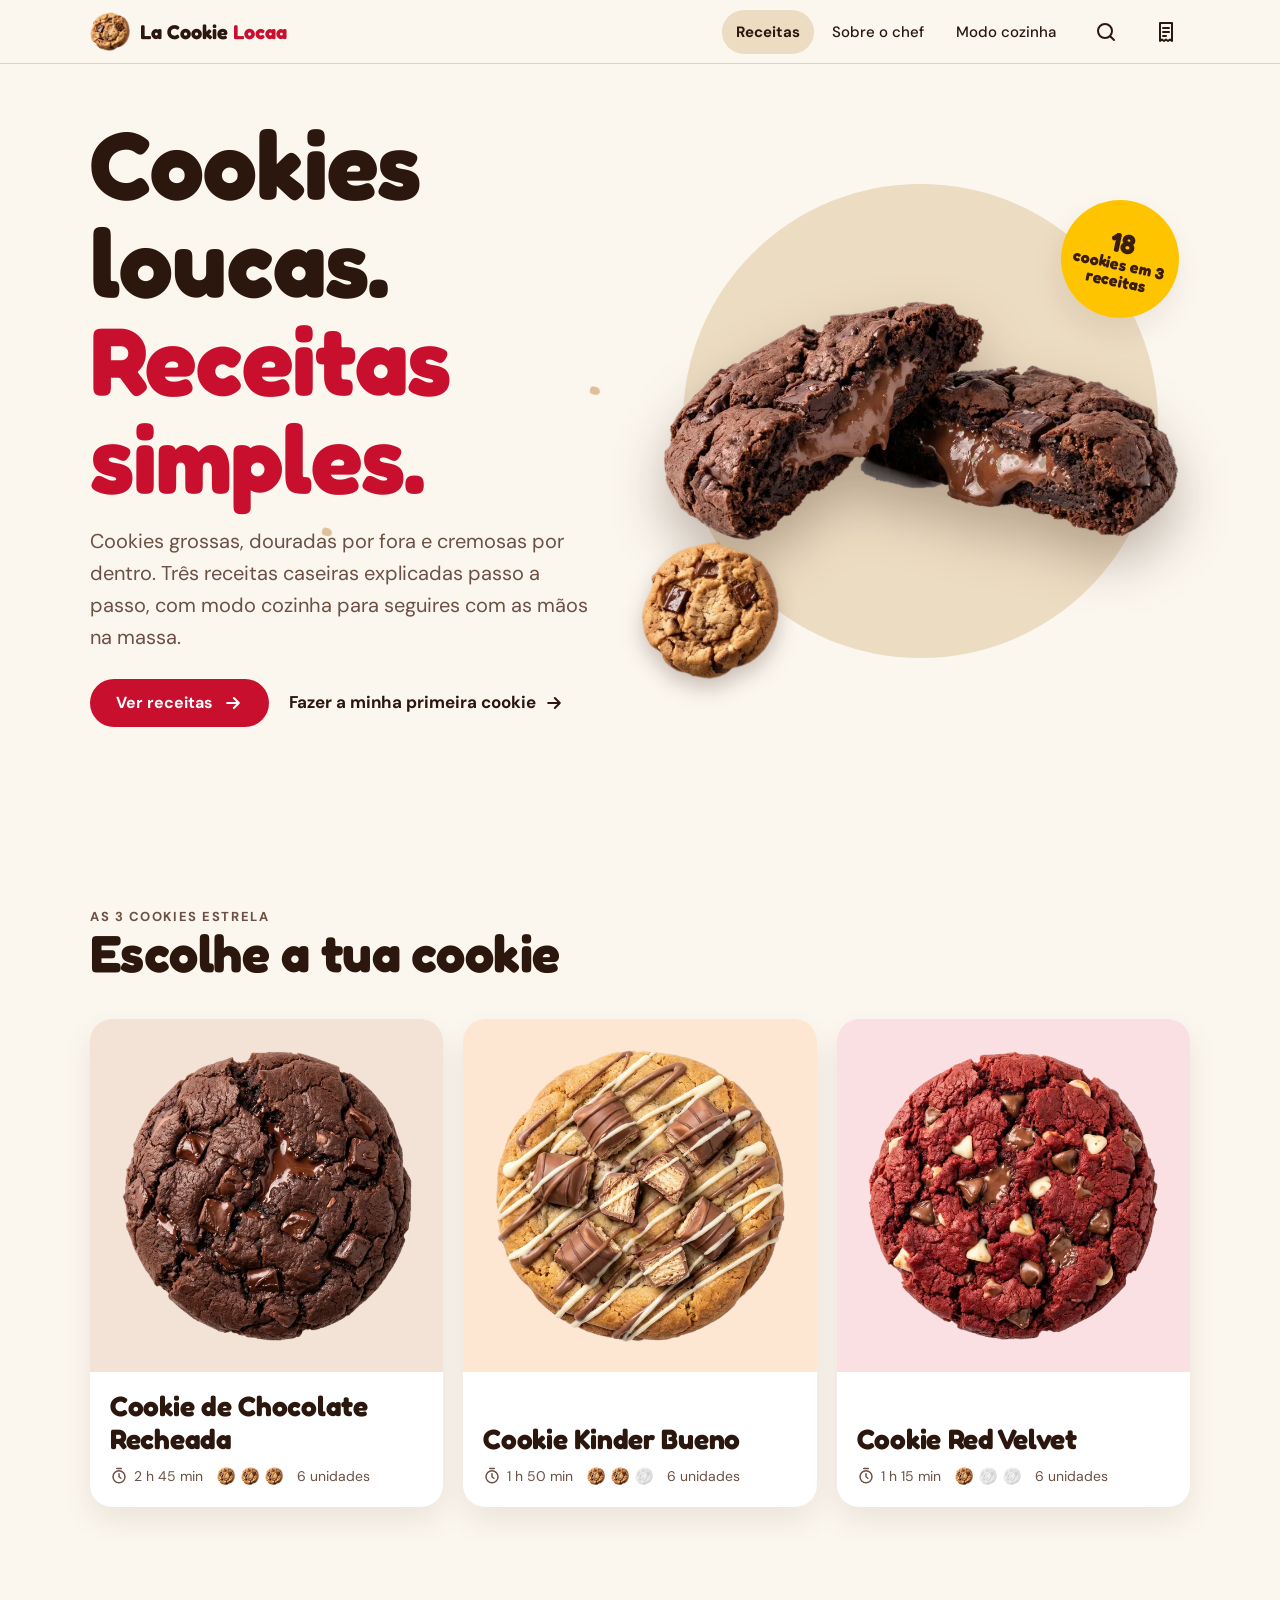
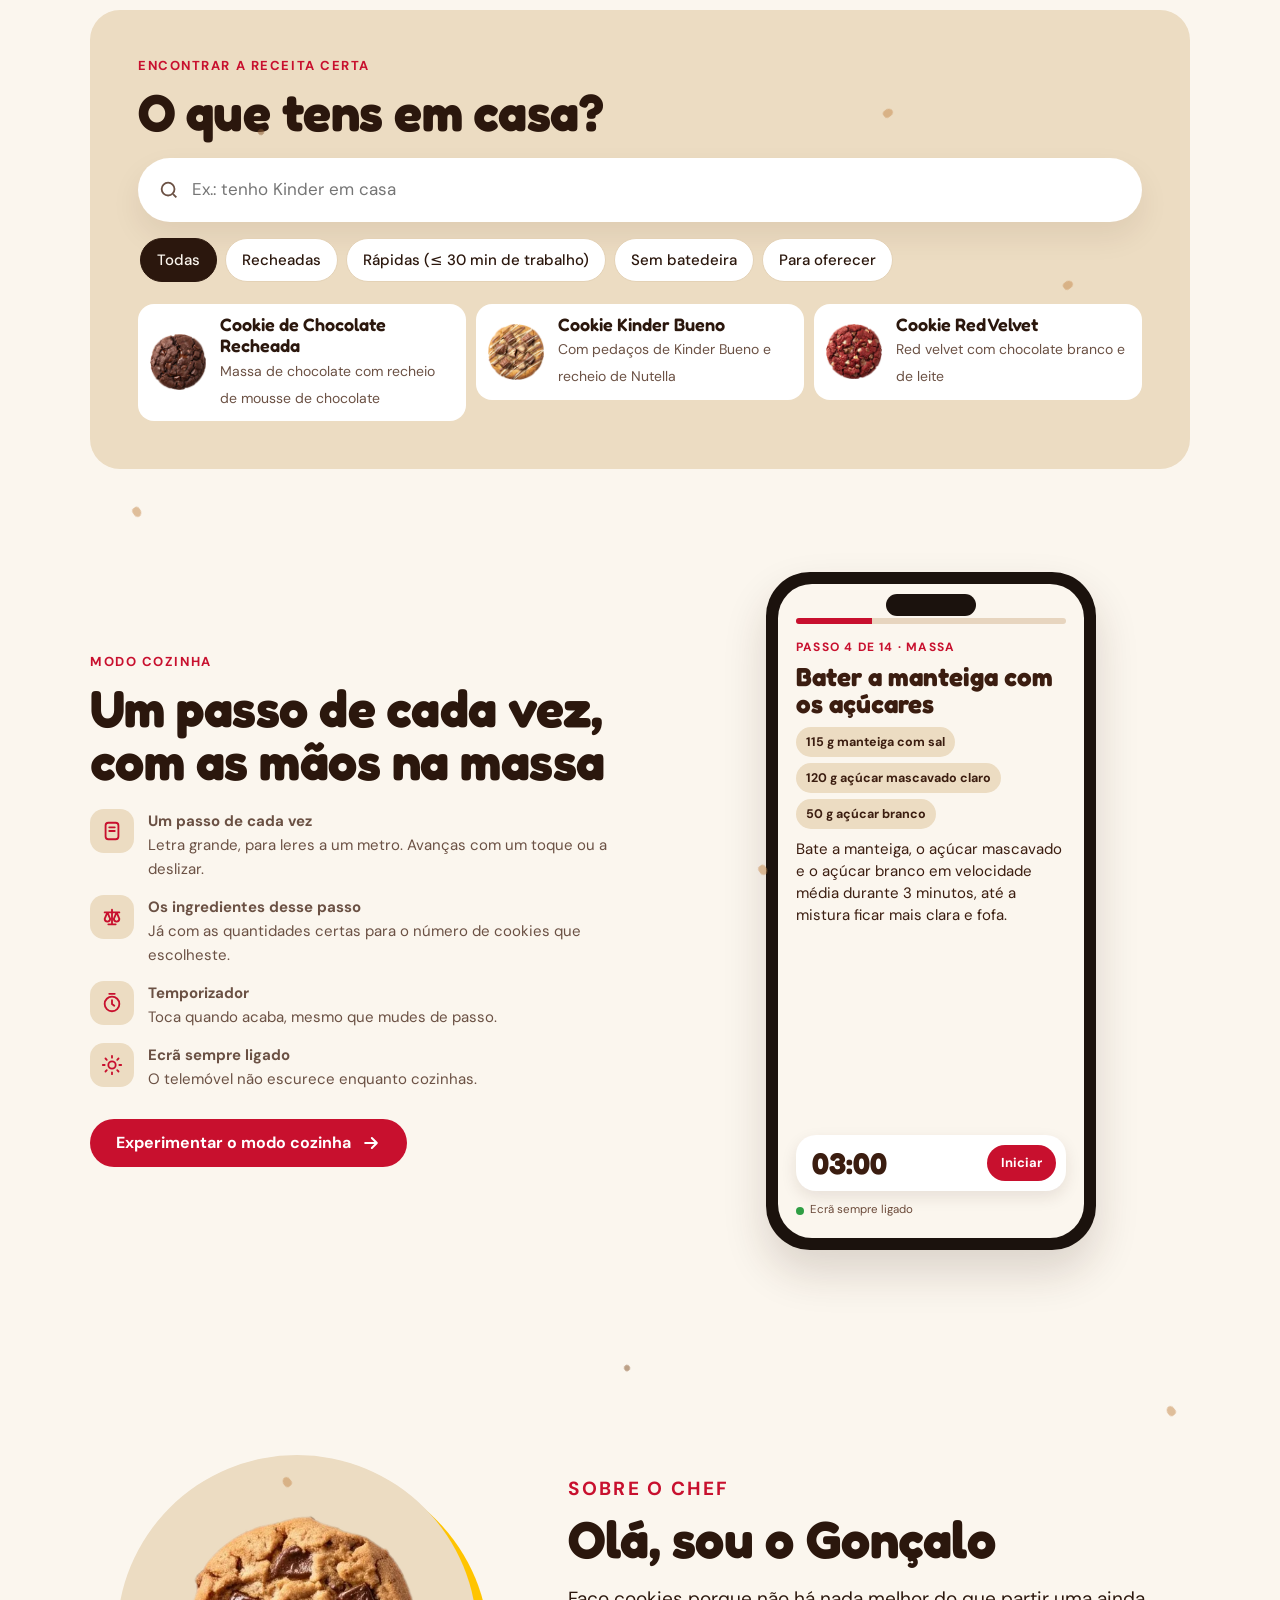
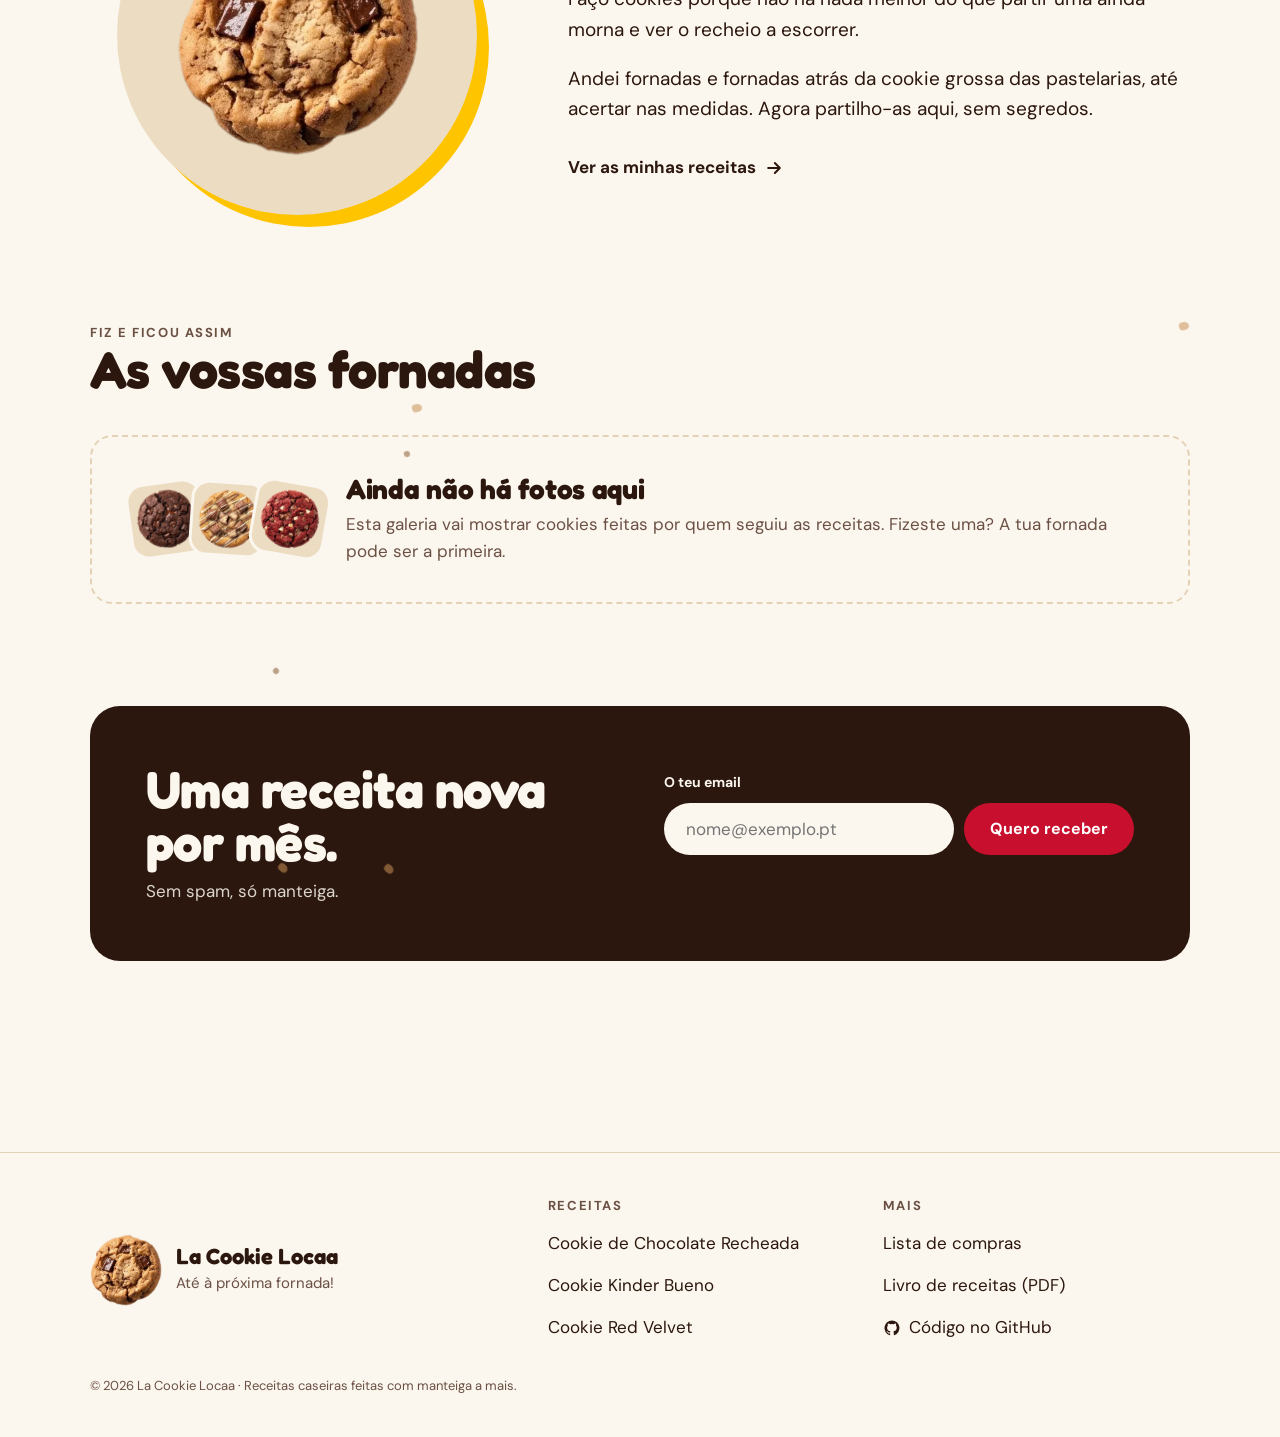
==== commit e8908b31: "Volta às cores antigas (vermelho, creme e mel) e tira o hover dos cards Co-Authored-By: Claude Opus " ====
--- a/index.html
+++ b/index.html
@@ -83,13 +83,11 @@
           <p class="olho">As 3 cookies estrela</p>
           <h2 class="h2" id="receitas-titulo">Escolhe a tua cookie</h2>
         </div>
-        <p>Passa por cima para veres por dentro.</p>
       </div>
       <div class="estrelas">
         <a class="card" href="cookie-chocolate-recheada.html" data-ir="assets/img/topo/recheada.webp" data-cor="#f3e3d6" style="--suave:#f3e3d6">
           <div class="card__foto">
             <img class="card__topo" src="assets/img/topo/recheada.webp" alt="Cookie de chocolate vista de cima, com pedaços de chocolate derretido" width="520" height="520">
-            <img class="card__corte" src="assets/img/cookies/recheada.webp" alt="" width="900" height="560" loading="lazy">
           </div>
           <div class="card__corpo">
             <h3 class="h3">Cookie de Chocolate Recheada</h3>
@@ -103,7 +101,6 @@
         <a class="card" href="cookie-kinder-bueno.html" data-ir="assets/img/topo/bueno.webp" data-cor="#fde7d2" style="--suave:#fde7d2">
           <div class="card__foto">
             <img class="card__topo" src="assets/img/topo/bueno.webp" alt="Cookie Kinder Bueno vista de cima, com fios de chocolate em diagonal" width="520" height="520" loading="lazy">
-            <img class="card__corte" src="assets/img/cookies/bueno.webp" alt="" width="900" height="560" loading="lazy">
           </div>
           <div class="card__corpo">
             <h3 class="h3">Cookie Kinder Bueno</h3>
@@ -117,7 +114,6 @@
         <a class="card" href="cookie-red-velvet.html" data-ir="assets/img/topo/redvelvet.webp" data-cor="#fbe0e3" style="--suave:#fbe0e3">
           <div class="card__foto">
             <img class="card__topo" src="assets/img/topo/redvelvet.webp" alt="Cookie red velvet vista de cima, com pepitas de chocolate branco e de leite" width="520" height="520" loading="lazy">
-            <img class="card__corte" src="assets/img/cookies/redvelvet.webp" alt="" width="900" height="560" loading="lazy">
           </div>
           <div class="card__corpo">
             <h3 class="h3">Cookie Red Velvet</h3>
--- a/css/site.css
+++ b/css/site.css
@@ -17,16 +17,16 @@
 
 :root {
   color-scheme: light dark;
-  --bg: #fbf5ec;          /* creme */
-  --massa: #f3e3cc;       /* cor de massa */
+  --bg: #fbf6ee;          /* creme */
+  --massa: #ecdcc2;       /* areia */
   --surface: #ffffff;
-  --text: #3b1d10;        /* chocolate (14:1 sobre o creme) */
-  --text-soft: #6b4a3a;   /* 7:1 sobre o creme */
-  --accent: #c41e4a;      /* framboesa (5,6:1 com texto branco) */
-  --accent-hover: #a3163c;
+  --text: #2b170d;        /* chocolate */
+  --text-soft: #6b5144;
+  --accent: #c8102e;      /* vermelho (5,9:1 com texto branco) */
+  --accent-hover: #a00c25;
   --accent-ink: #ffffff;
-  --mel: #ffcf3f;         /* decorativo */
-  --line: #e7d5bf;
+  --mel: #ffc400;
+  --line: #e4d2b6;
   --sombra: 0 14px 30px rgba(59, 29, 16, .08);
   --sombra-forte: 0 22px 44px rgba(59, 29, 16, .16);
 
@@ -48,10 +48,10 @@
     --surface: #251912;
     --text: #f7ebdb;
     --text-soft: #d2bca6;
-    --accent: #ff6f93;
-    --accent-hover: #ff8eaa;
+    --accent: #ff5a67;
+    --accent-hover: #ff7a85;
     --accent-ink: #1b120d;
-    --mel: #ffcf3f;
+    --mel: #ffc400;
     --line: #3f2d22;
     --sombra: 0 14px 30px rgba(0, 0, 0, .35);
     --sombra-forte: 0 22px 44px rgba(0, 0, 0, .5);
@@ -169,13 +169,9 @@
 .estrelas { display: grid; gap: 20px; }
 @media (min-width: 700px) { .estrelas { grid-template-columns: repeat(3, 1fr); } }
 .card { display: flex; flex-direction: column; background: var(--surface); border-radius: var(--raio); overflow: hidden; text-decoration: none; color: var(--text); box-shadow: var(--sombra); transition: transform .25s, box-shadow .25s; }
-.card:hover { transform: translateY(-4px); box-shadow: var(--sombra-forte); }
 .card__foto { position: relative; aspect-ratio: 1; background: var(--suave, var(--massa)); }
 @media (prefers-color-scheme: dark) { .card__foto { background: var(--massa); } }
 .card__foto img { position: absolute; inset: 0; margin: auto; width: 82%; transition: opacity .35s, transform .45s; }
-.card__foto .card__corte { opacity: 0; transform: scale(.94) rotate(-4deg); width: 92%; }
-.card:hover .card__topo, .card:focus-visible .card__topo { opacity: 0; transform: rotate(20deg) scale(.96); }
-.card:hover .card__corte, .card:focus-visible .card__corte { opacity: 1; transform: none; }
 .card__dica { position: absolute; left: 12px; bottom: 12px; background: var(--surface); color: var(--text); font-size: 12px; font-weight: 700; padding: 6px 10px; border-radius: 999px; }
 .card__corpo { display: flex; flex-direction: column; gap: 10px; padding: 18px 20px 20px; flex: 1; }
 .card__corpo .h3 { min-height: 2.3em; display: flex; align-items: flex-end; }
@@ -210,18 +206,18 @@
 .mc__lista b { display: block; }
 .mc__lista span { color: var(--text-soft); font-size: 15px; }
 .telefone { justify-self: center; width: min(330px, 86vw); aspect-ratio: 9 / 18.5; border-radius: 44px; padding: 12px; background: #1b120d; box-shadow: var(--sombra-forte); }
-.telefone__ecra { position: relative; height: 100%; border-radius: 34px; overflow: hidden; background: #fbf5ec; color: #3b1d10; display: flex; flex-direction: column; padding: 34px 18px 18px; }
+.telefone__ecra { position: relative; height: 100%; border-radius: 34px; overflow: hidden; background: #fbf6ee; color: #3b1d10; display: flex; flex-direction: column; padding: 34px 18px 18px; }
 .telefone__ecra::before { content: ""; position: absolute; top: 10px; left: 50%; translate: -50% 0; width: 90px; height: 22px; border-radius: 12px; background: #1b120d; }
 .telefone__barra { height: 6px; border-radius: 4px; background: #e7d5bf; overflow: hidden; margin-bottom: 14px; }
-.telefone__barra span { display: block; height: 100%; width: 28%; background: #c41e4a; }
-.telefone__passo { font-size: 12px; font-weight: 700; letter-spacing: .1em; text-transform: uppercase; color: #c41e4a; }
+.telefone__barra span { display: block; height: 100%; width: 28%; background: #c8102e; }
+.telefone__passo { font-size: 12px; font-weight: 700; letter-spacing: .1em; text-transform: uppercase; color: #c8102e; }
 .telefone__titulo { font: 700 26px/1.05 var(--f-display); margin: 6px 0 10px; }
 .telefone__ing { display: flex; flex-wrap: wrap; gap: 6px; margin-bottom: 10px; }
-.telefone__ing span { background: #f3e3cc; border-radius: 999px; padding: 5px 10px; font-size: 12.5px; font-weight: 700; }
+.telefone__ing span { background: #ecdcc2; border-radius: 999px; padding: 5px 10px; font-size: 12.5px; font-weight: 700; }
 .telefone__texto { font-size: 15px; line-height: 1.45; margin: 0; }
 .telefone__relogio { margin-top: auto; display: flex; align-items: center; justify-content: space-between; background: #fff; border-radius: 20px; padding: 10px 10px 10px 16px; box-shadow: 0 6px 16px rgba(59, 29, 16, .1); }
 .telefone__relogio b { font: 700 30px/1 var(--f-display); }
-.telefone__relogio span { background: #c41e4a; color: #fff; border-radius: 999px; padding: 8px 14px; font-size: 13px; font-weight: 700; }
+.telefone__relogio span { background: #c8102e; color: #fff; border-radius: 999px; padding: 8px 14px; font-size: 13px; font-weight: 700; }
 .telefone__ligado { display: flex; align-items: center; gap: 6px; margin-top: 10px; font-size: 11.5px; color: #6b4a3a; }
 .telefone__ligado::before { content: ""; width: 8px; height: 8px; border-radius: 50%; background: #2f9e44; }
 
@@ -491,7 +487,7 @@
 .tal-item__caixa { width: 17px; height: 17px; margin-top: 2px; border: 1.5px solid currentColor; display: grid; place-items: center; }
 .tal-item__caixa svg { width: 13px; height: 13px; fill: none; stroke: currentColor; stroke-width: 3; stroke-linecap: round; stroke-linejoin: round; opacity: 0; }
 .tal-item input:checked + .tal-item__caixa svg { opacity: 1; }
-.tal-item input:focus-visible + .tal-item__caixa { outline: 3px solid #c41e4a; outline-offset: 2px; }
+.tal-item input:focus-visible + .tal-item__caixa { outline: 3px solid #c8102e; outline-offset: 2px; }
 .tal-item__q { font-weight: 700; text-align: right; padding-right: 8px; white-space: nowrap; }
 .tal-item input:checked ~ .tal-item__q, .tal-item input:checked ~ .tal-item__n { text-decoration: line-through; text-decoration-thickness: 2px; opacity: .45; }
 .talao__vazio { text-align: center; padding: 14px 0; font-size: 12px; }
@@ -522,6 +518,6 @@
 /* movimento reduzido: tudo parado */
 @media (prefers-reduced-motion: reduce) {
   *, *::before, *::after { animation-duration: .01ms !important; animation-iteration-count: 1 !important; transition-duration: .01ms !important; scroll-behavior: auto !important; }
-  .mascote:hover, .card:hover { transform: none; }
+  .mascote:hover { transform: none; }
 }
 input[type="search"]::-webkit-search-cancel-button { -webkit-appearance: none; display: none; }
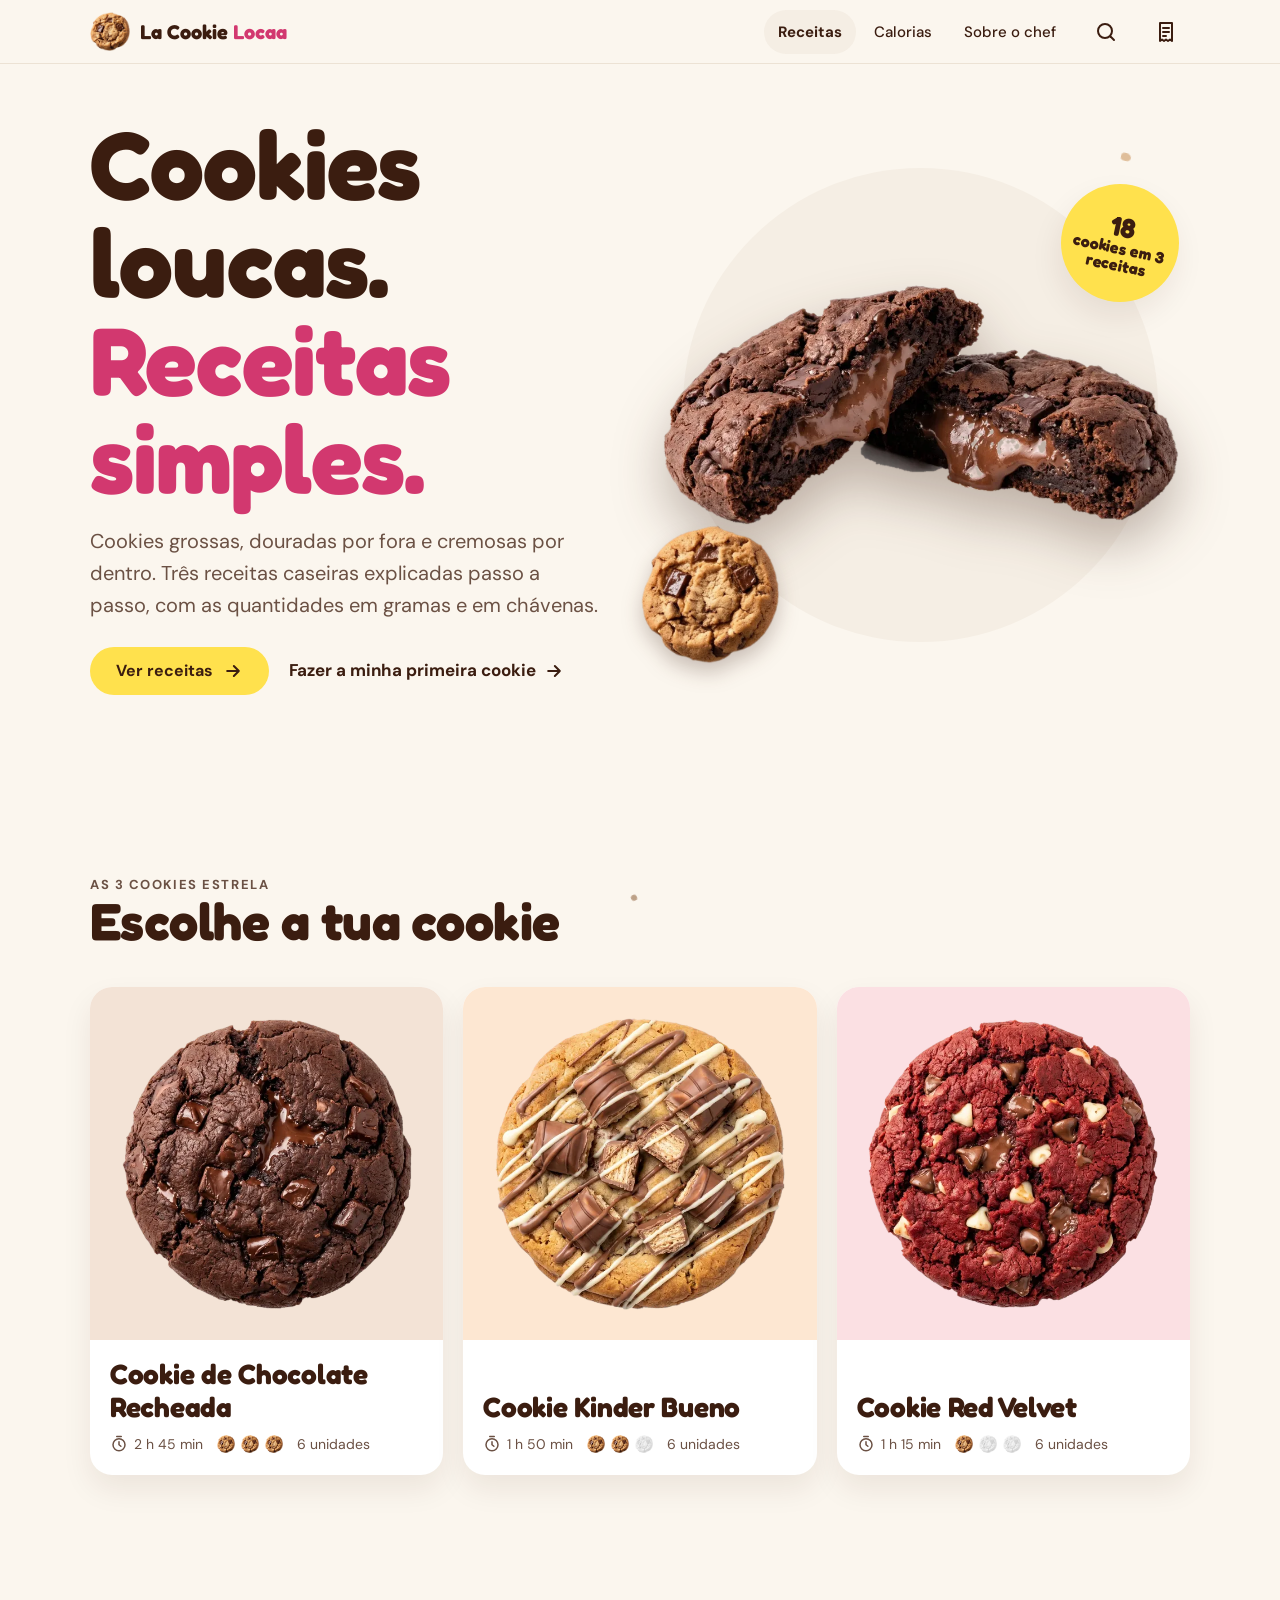
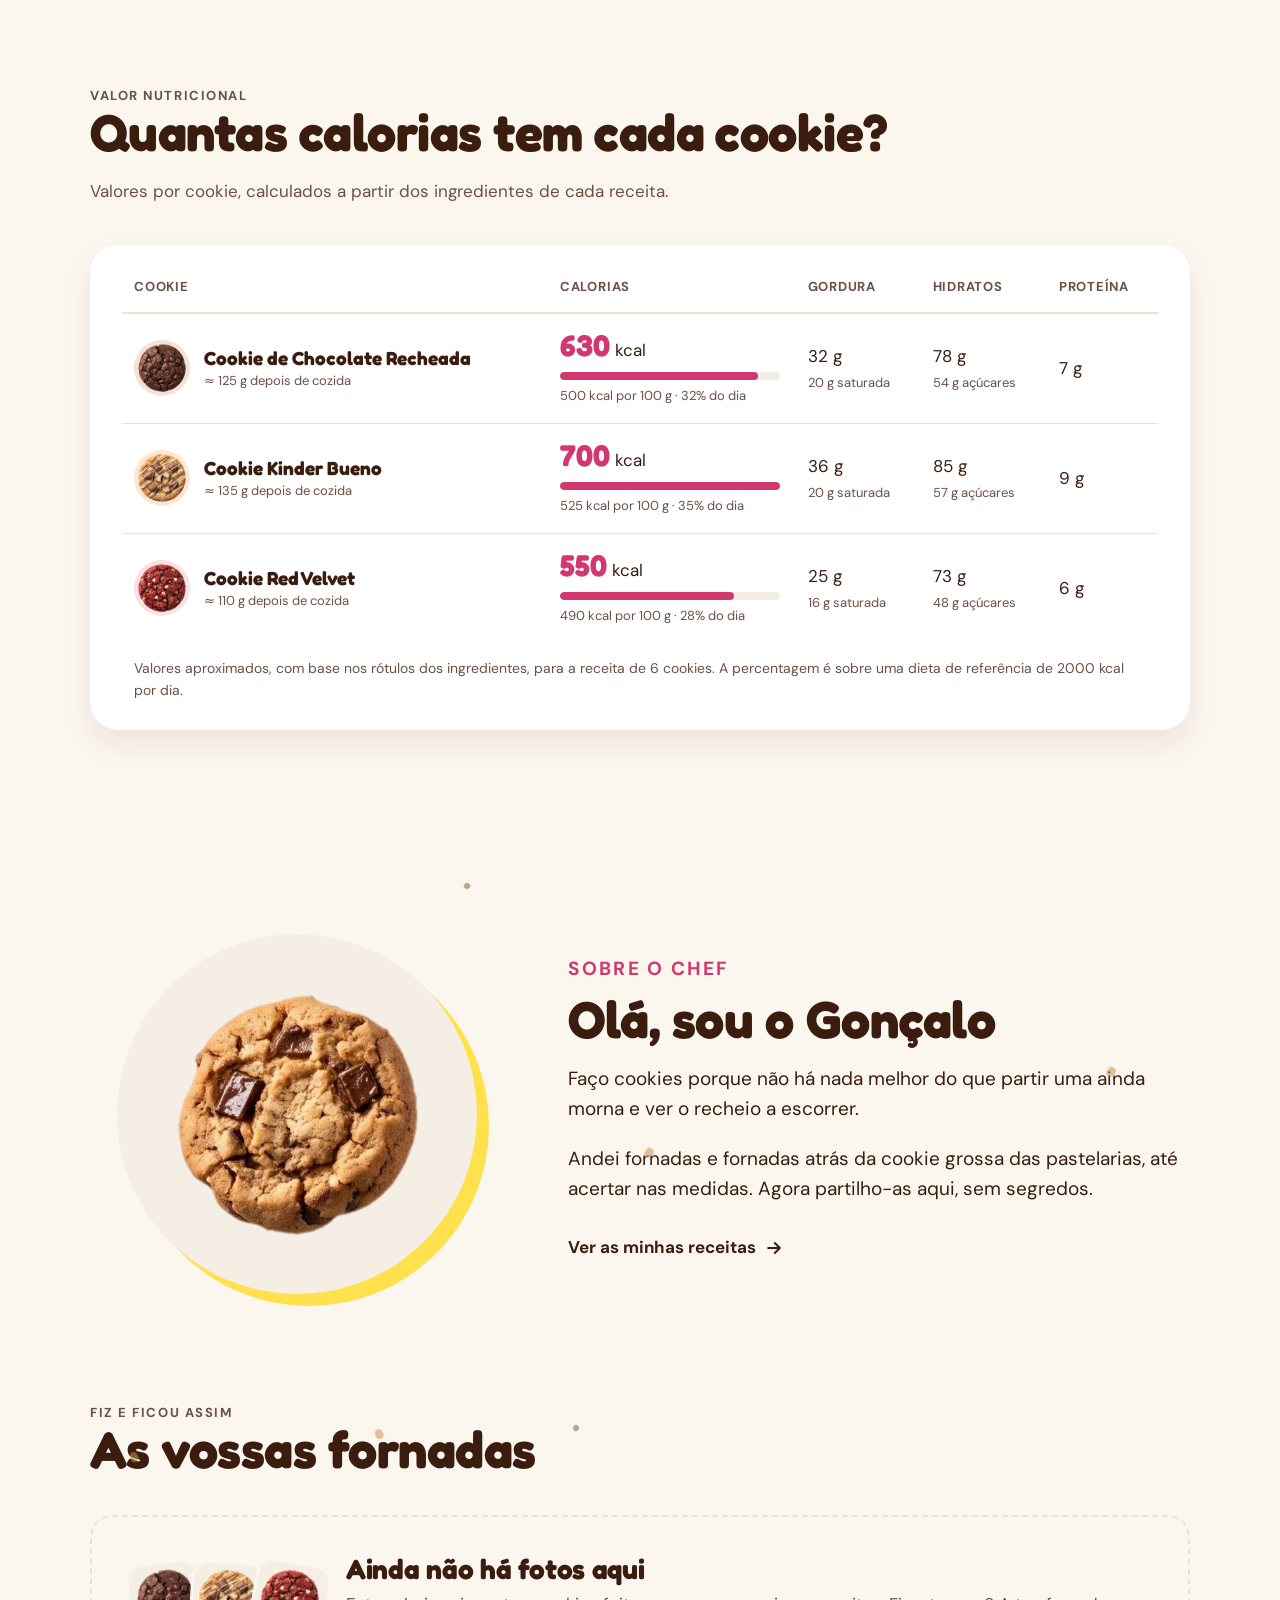
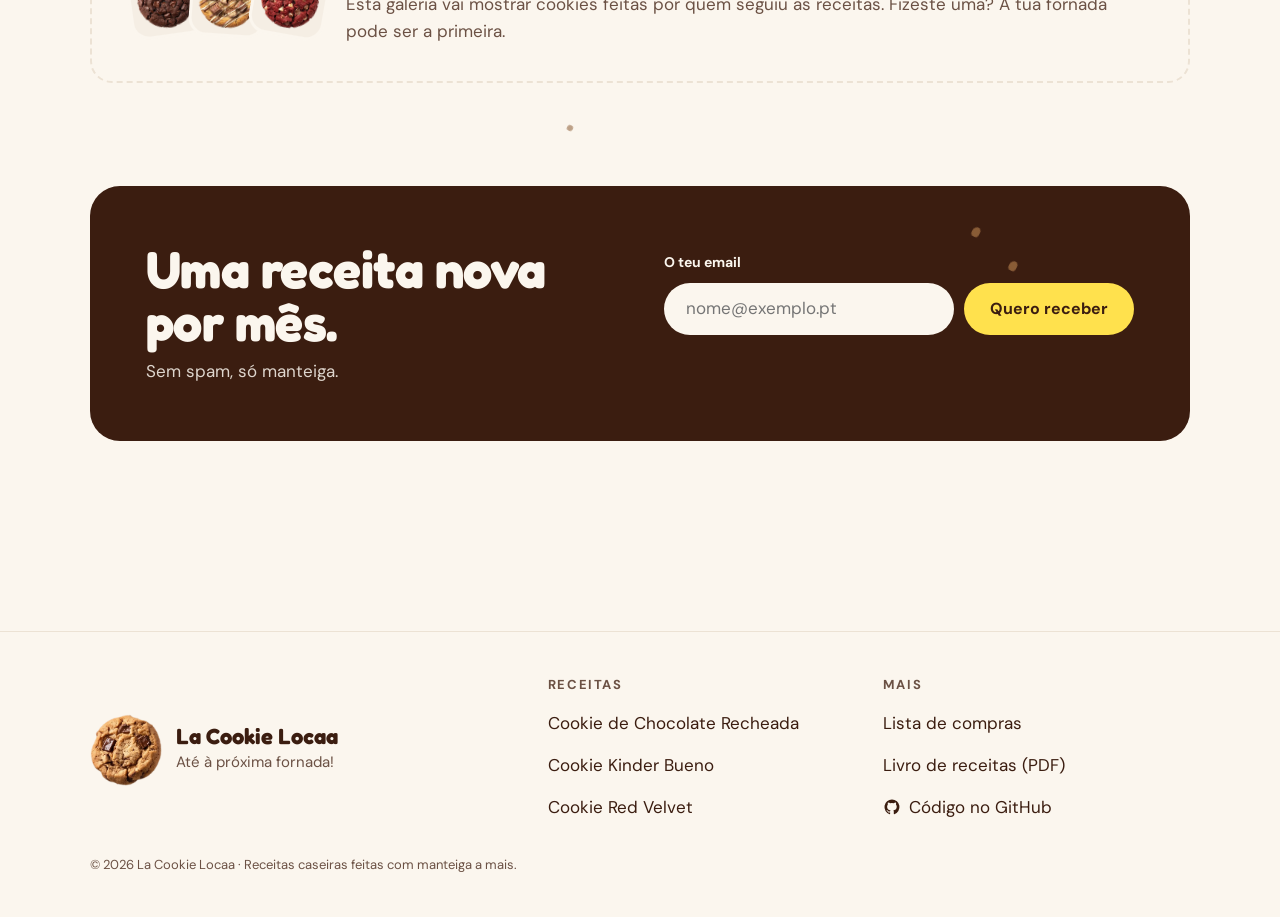
==== commit 3b6dc436: "Tabela de calorias no lugar do modo cozinha e cores creme, amarelo e rosa - Remove o modo cozinha e " ====
--- a/index.html
+++ b/index.html
@@ -4,13 +4,13 @@
   <meta charset="utf-8">
   <meta name="viewport" content="width=device-width, initial-scale=1, viewport-fit=cover">
   <title>La Cookie Locaa · Cookies loucas, receitas simples</title>
-  <meta name="description" content="Cookies loucas, receitas simples. Três receitas caseiras de cookies grossas e macias, passo a passo, com modo cozinha.">
+  <meta name="description" content="Cookies loucas, receitas simples. Três receitas caseiras de cookies grossas e macias, passo a passo, com as calorias de cada uma.">
   <meta name="color-scheme" content="light dark">
   <meta name="theme-color" content="#fbf5ec" media="(prefers-color-scheme: light)">
   <meta name="theme-color" content="#1b120d" media="(prefers-color-scheme: dark)">
   <meta property="og:type" content="website">
   <meta property="og:title" content="La Cookie Locaa · Cookies loucas, receitas simples">
-  <meta property="og:description" content="Cookies loucas, receitas simples. Três receitas caseiras de cookies grossas e macias, passo a passo, com modo cozinha.">
+  <meta property="og:description" content="Cookies loucas, receitas simples. Três receitas caseiras de cookies grossas e macias, passo a passo, com as calorias de cada uma.">
   <meta property="og:image" content="assets/img/cookies/recheada.webp">
   <link rel="icon" type="image/webp" href="assets/img/mascote.webp">
   <link rel="preload" href="assets/fonts/fredoka-latin-700-normal.woff2" as="font" type="font/woff2" crossorigin>
@@ -28,8 +28,8 @@
       </a>
       <nav class="cab__nav" aria-label="Principal">
         <a href="index.html#receitas" aria-current="page">Receitas</a>
+        <a href="index.html#calorias">Calorias</a>
         <a href="index.html#chef">Sobre o chef</a>
-        <a href="index.html#modo-cozinha">Modo cozinha</a>
       </nav>
       <button class="icone-btn" type="button" data-pesquisa aria-label="Pesquisar receitas"><svg viewBox="0 0 24 24" aria-hidden="true"><circle cx="11" cy="11" r="7"/><path d="m20 20-3.5-3.5"/></svg></button>
       <a class="icone-btn" href="lista.html" aria-label="Lista de compras"><svg viewBox="0 0 24 24" aria-hidden="true"><path d="M6 3h12v18l-2-1.5L14 21l-2-1.5L10 21l-2-1.5L6 21Z"/><path d="M9 8h6M9 12h6M9 16h3"/></svg></a>
@@ -37,8 +37,8 @@
     </div>
     <nav class="cab__gaveta" id="gaveta" aria-label="Menu">
       <a href="index.html#receitas">Receitas</a>
+      <a href="index.html#calorias">Calorias</a>
       <a href="index.html#chef">Sobre o chef</a>
-      <a href="index.html#modo-cozinha">Modo cozinha</a>
       <a href="lista.html">Lista de compras</a>
       <a href="livro.html">Livro de receitas (PDF)</a>
     </nav>
@@ -59,7 +59,7 @@
       <div class="hero__grelha">
         <div>
           <h1 class="h1 hero__titulo" id="hero-titulo">Cookies loucas.<span>Receitas simples.</span></h1>
-          <p class="lead">Cookies grossas, douradas por fora e cremosas por dentro. Três receitas caseiras explicadas passo a passo, com modo cozinha para seguires com as mãos na massa.</p>
+          <p class="lead">Cookies grossas, douradas por fora e cremosas por dentro. Três receitas caseiras explicadas passo a passo, com as quantidades em gramas e em chávenas.</p>
           <div class="hero__acoes">
             <a class="btn btn--acao" href="#receitas">Ver receitas <svg viewBox="0 0 24 24" aria-hidden="true"><path d="M5 12h14M13 6l6 6-6 6"/></svg></a>
             <a class="link" href="cookie-red-velvet.html" data-ir="assets/img/topo/redvelvet.webp" data-cor="#fbe0e3">Fazer a minha primeira cookie <svg viewBox="0 0 24 24" aria-hidden="true"><path d="M5 12h14M13 6l6 6-6 6"/></svg></a>
@@ -127,44 +127,51 @@
       </div>
     </section>
 
-    <section class="contentor" aria-labelledby="procura-titulo">
-      <div class="procura">
-        <p class="olho">Encontrar a receita certa</p>
-        <h2 class="h2" id="procura-titulo">O que tens em casa?</h2>
-        <div class="procura__campo">
-          <svg viewBox="0 0 24 24" aria-hidden="true"><circle cx="11" cy="11" r="7"/><path d="m20 20-3.5-3.5"/></svg>
-          <label class="vh" for="procura-input">Pesquisar por receita ou ingrediente</label>
-          <input id="procura-input" type="search" placeholder="Ex.: tenho Kinder em casa" autocomplete="off">
-        </div>
-        <div class="filtros" role="group" aria-label="Filtros" id="filtros"></div>
-        <ul class="achados" id="achados" aria-live="polite"><li><a class="resultado" href="cookie-chocolate-recheada.html" data-ir="assets/img/topo/recheada.webp" data-cor="#f3e3d6"><img src="assets/img/topo/recheada-mini.webp" alt="" width="56" height="56" loading="lazy"><span><b>Cookie de Chocolate Recheada</b><small>Massa de chocolate com recheio de mousse de chocolate</small></span></a></li><li><a class="resultado" href="cookie-kinder-bueno.html" data-ir="assets/img/topo/bueno.webp" data-cor="#fde7d2"><img src="assets/img/topo/bueno-mini.webp" alt="" width="56" height="56" loading="lazy"><span><b>Cookie Kinder Bueno</b><small>Com pedaços de Kinder Bueno e recheio de Nutella</small></span></a></li><li><a class="resultado" href="cookie-red-velvet.html" data-ir="assets/img/topo/redvelvet.webp" data-cor="#fbe0e3"><img src="assets/img/topo/redvelvet-mini.webp" alt="" width="56" height="56" loading="lazy"><span><b>Cookie Red Velvet</b><small>Red velvet com chocolate branco e de leite</small></span></a></li></ul>
-      </div>
-    </section>
-
-    <section class="sec contentor" id="modo-cozinha" aria-labelledby="mc-titulo">
-      <div class="mc">
-        <div>
-          <p class="olho">Modo cozinha</p>
-          <h2 class="h2" id="mc-titulo">Um passo de cada vez, com as mãos na massa</h2>
-          <ul class="mc__lista">
-            <li><span class="ic"><svg viewBox="0 0 24 24" aria-hidden="true"><rect x="5" y="3" width="14" height="18" rx="3"/><path d="M9 8h6M9 12h6"/></svg></span><span><b>Um passo de cada vez</b><span>Letra grande, para leres a um metro. Avanças com um toque ou a deslizar.</span></span></li>
-            <li><span class="ic"><svg viewBox="0 0 24 24" aria-hidden="true"><path d="M4 7h16M7 7l-3 7a3 3 0 0 0 6 0L7 7M17 7l-3 7a3 3 0 0 0 6 0l-3-7M12 4v16M8 20h8"/></svg></span><span><b>Os ingredientes desse passo</b><span>Já com as quantidades certas para o número de cookies que escolheste.</span></span></li>
-            <li><span class="ic"><svg viewBox="0 0 24 24" aria-hidden="true"><circle cx="12" cy="13" r="8"/><path d="M12 9v4l2.5 2M9 2h6"/></svg></span><span><b>Temporizador</b><span>Toca quando acaba, mesmo que mudes de passo.</span></span></li>
-            <li><span class="ic"><svg viewBox="0 0 24 24" aria-hidden="true"><circle cx="12" cy="12" r="4"/><path d="M12 2v2M12 20v2M4.9 4.9l1.4 1.4M17.7 17.7l1.4 1.4M2 12h2M20 12h2M4.9 19.1l1.4-1.4M17.7 6.3l1.4-1.4"/></svg></span><span><b>Ecrã sempre ligado</b><span>O telemóvel não escurece enquanto cozinhas.</span></span></li>
-          </ul>
-          <a class="btn btn--acao" href="cookie-kinder-bueno.html#cozinha" data-ir="assets/img/topo/bueno.webp" data-cor="#fde7d2">Experimentar o modo cozinha <svg viewBox="0 0 24 24" aria-hidden="true"><path d="M5 12h14M13 6l6 6-6 6"/></svg></a>
-        </div>
-        <div class="telefone" aria-hidden="true">
-          <div class="telefone__ecra">
-            <div class="telefone__barra"><span></span></div>
-            <span class="telefone__passo">Passo 4 de 14 · Massa</span>
-            <p class="telefone__titulo">Bater a manteiga com os açúcares</p>
-            <div class="telefone__ing"><span>115 g manteiga com sal</span><span>120 g açúcar mascavado claro</span><span>50 g açúcar branco</span></div>
-            <p class="telefone__texto">Bate a manteiga, o açúcar mascavado e o açúcar branco em velocidade média durante 3 minutos, até a mistura ficar mais clara e fofa.</p>
-            <div class="telefone__relogio"><b>03:00</b><span>Iniciar</span></div>
-            <span class="telefone__ligado">Ecrã sempre ligado</span>
-          </div>
-        </div>
+    <section class="sec contentor" id="calorias" aria-labelledby="kcal-titulo">
+      <div class="sec__cab">
+        <div>
+          <p class="olho">Valor nutricional</p>
+          <h2 class="h2" id="kcal-titulo">Quantas calorias tem cada cookie?</h2>
+        </div>
+        <p>Valores por cookie, calculados a partir dos ingredientes de cada receita.</p>
+      </div>
+      <div class="kcal">
+        <table class="kcal__tabela">
+          <caption class="vh">Calorias e nutrientes por cookie</caption>
+          <thead>
+            <tr>
+              <th scope="col">Cookie</th>
+              <th scope="col">Calorias</th>
+              <th scope="col">Gordura</th>
+              <th scope="col">Hidratos</th>
+              <th scope="col">Proteína</th>
+            </tr>
+          </thead>
+          <tbody>
+            <tr style="--suave:#f3e3d6">
+              <th scope="row"><a href="cookie-chocolate-recheada.html" data-ir="assets/img/topo/recheada.webp" data-cor="#f3e3d6"><img src="assets/img/topo/recheada-mini.webp" alt="" width="52" height="52" loading="lazy"><span>Cookie de Chocolate Recheada<small>≈ 125 g depois de cozida</small></span></a></th>
+              <td data-rotulo="Calorias" class="kcal__valor"><b>630</b> kcal<span class="kcal__barra" aria-hidden="true"><span style="width:90%"></span></span><small>500 kcal por 100 g · 32% do dia</small></td>
+              <td data-rotulo="Gordura">32 g <small>20 g saturada</small></td>
+              <td data-rotulo="Hidratos">78 g <small>54 g açúcares</small></td>
+              <td data-rotulo="Proteína">7 g</td>
+            </tr>
+            <tr style="--suave:#fde7d2">
+              <th scope="row"><a href="cookie-kinder-bueno.html" data-ir="assets/img/topo/bueno.webp" data-cor="#fde7d2"><img src="assets/img/topo/bueno-mini.webp" alt="" width="52" height="52" loading="lazy"><span>Cookie Kinder Bueno<small>≈ 135 g depois de cozida</small></span></a></th>
+              <td data-rotulo="Calorias" class="kcal__valor"><b>700</b> kcal<span class="kcal__barra" aria-hidden="true"><span style="width:100%"></span></span><small>525 kcal por 100 g · 35% do dia</small></td>
+              <td data-rotulo="Gordura">36 g <small>20 g saturada</small></td>
+              <td data-rotulo="Hidratos">85 g <small>57 g açúcares</small></td>
+              <td data-rotulo="Proteína">9 g</td>
+            </tr>
+            <tr style="--suave:#fbe0e3">
+              <th scope="row"><a href="cookie-red-velvet.html" data-ir="assets/img/topo/redvelvet.webp" data-cor="#fbe0e3"><img src="assets/img/topo/redvelvet-mini.webp" alt="" width="52" height="52" loading="lazy"><span>Cookie Red Velvet<small>≈ 110 g depois de cozida</small></span></a></th>
+              <td data-rotulo="Calorias" class="kcal__valor"><b>550</b> kcal<span class="kcal__barra" aria-hidden="true"><span style="width:79%"></span></span><small>490 kcal por 100 g · 28% do dia</small></td>
+              <td data-rotulo="Gordura">25 g <small>16 g saturada</small></td>
+              <td data-rotulo="Hidratos">73 g <small>48 g açúcares</small></td>
+              <td data-rotulo="Proteína">6 g</td>
+            </tr>
+          </tbody>
+        </table>
+        <p class="kcal__nota">Valores aproximados, com base nos rótulos dos ingredientes, para a receita de 6 cookies. A percentagem é sobre uma dieta de referência de 2000 kcal por dia.</p>
       </div>
     </section>
 
--- a/css/site.css
+++ b/css/site.css
@@ -18,15 +18,19 @@
 :root {
   color-scheme: light dark;
   --bg: #fbf6ee;          /* creme */
-  --massa: #ecdcc2;       /* areia */
+  --massa: #f5eee4;       /* creme mais escuro */
   --surface: #ffffff;
-  --text: #2b170d;        /* chocolate */
+  --text: #3b1d10;        /* chocolate */
   --text-soft: #6b5144;
-  --accent: #c8102e;      /* vermelho (5,9:1 com texto branco) */
-  --accent-hover: #a00c25;
+  --accent: #d2386f;      /* rosa para texto e detalhes (4,6:1 sobre o creme) */
+  --rosa: #ef6f9c;        /* rosa decorativo */
+  --botao: #ffe14d;       /* amarelo dos botões */
+  --botao-hover: #ffd51f;
+  --botao-ink: #3b1d10;
+  --accent-hover: #b52a5c;
   --accent-ink: #ffffff;
-  --mel: #ffc400;
-  --line: #e4d2b6;
+  --mel: #ffe14d;
+  --line: #ece2d4;
   --sombra: 0 14px 30px rgba(59, 29, 16, .08);
   --sombra-forte: 0 22px 44px rgba(59, 29, 16, .16);
 
@@ -43,16 +47,20 @@
 }
 @media (prefers-color-scheme: dark) {
   :root {
-    --bg: #1b120d;
-    --massa: #2b1d15;
-    --surface: #251912;
-    --text: #f7ebdb;
-    --text-soft: #d2bca6;
-    --accent: #ff5a67;
-    --accent-hover: #ff7a85;
-    --accent-ink: #1b120d;
-    --mel: #ffc400;
-    --line: #3f2d22;
+    --bg: #151214;
+    --massa: #27222a;
+    --surface: #1f1b1e;
+    --text: #f8f2ec;
+    --text-soft: #cfc3bb;
+    --accent: #ff8ab4;
+    --rosa: #ff8ab4;
+    --botao: #ffe14d;
+    --botao-hover: #fff07a;
+    --botao-ink: #2b170d;
+    --accent-hover: #ffa6c6;
+    --accent-ink: #151214;
+    --mel: #ffe14d;
+    --line: #352e33;
     --sombra: 0 14px 30px rgba(0, 0, 0, .35);
     --sombra-forte: 0 22px 44px rgba(0, 0, 0, .5);
   }
@@ -68,7 +76,7 @@
 :focus-visible { outline: 3px solid var(--accent); outline-offset: 3px; border-radius: 8px; }
 .vh { position: absolute; width: 1px; height: 1px; overflow: hidden; clip-path: inset(50%); white-space: nowrap; }
 .contentor { width: 100%; max-width: var(--max); margin-inline: auto; padding-inline: var(--gutter); }
-.saltar { position: absolute; left: 12px; top: -60px; z-index: 200; background: var(--accent); color: var(--accent-ink); padding: 12px 18px; border-radius: 12px; font-weight: 700; text-decoration: none; }
+.saltar { position: absolute; left: 12px; top: -60px; z-index: 200; background: var(--botao); color: var(--botao-ink); padding: 12px 18px; border-radius: 12px; font-weight: 700; text-decoration: none; }
 .saltar:focus { top: 12px; }
 
 /* ---------- tipografia ---------- */
@@ -84,8 +92,8 @@
 .btn { display: inline-flex; align-items: center; justify-content: center; gap: 10px; min-height: var(--toque); padding: 12px 24px; border-radius: 999px; border: 2px solid transparent; font: 700 16px/1.1 var(--f-body); text-decoration: none; transition: background .15s, color .15s, transform .15s; }
 .btn svg { width: 20px; height: 20px; fill: none; stroke: currentColor; stroke-width: 2.4; stroke-linecap: round; stroke-linejoin: round; flex: none; }
 .btn:active { transform: scale(.97); }
-.btn--acao { background: var(--accent); color: var(--accent-ink); }
-.btn--acao:hover { background: var(--accent-hover); }
+.btn--acao { background: var(--botao); color: var(--botao-ink); }
+.btn--acao:hover { background: var(--botao-hover); }
 .btn--sec { background: transparent; color: var(--text); border-color: var(--line); }
 .btn--sec:hover { border-color: var(--text); }
 .btn--peq { min-height: 40px; padding: 8px 16px; font-size: 14px; }
@@ -182,44 +190,36 @@
 .dificuldade img { width: 18px; height: 18px; }
 .dificuldade img.off { opacity: .22; filter: grayscale(1); }
 
-/* encontrar a receita */
-.procura { background: var(--massa); border-radius: calc(var(--raio) + 8px); padding: clamp(24px, 4vw, 48px); }
-.procura__campo { display: flex; align-items: center; gap: 10px; margin-top: 20px; padding: 6px 6px 6px 18px; background: var(--surface); border: 2px solid transparent; border-radius: 999px; box-shadow: var(--sombra); }
-.procura__campo:focus-within { border-color: var(--accent); }
-.procura__campo svg { width: 22px; height: 22px; fill: none; stroke: var(--text-soft); stroke-width: 2; flex: none; }
-.procura__campo input { flex: 1; min-width: 0; min-height: 48px; border: 0; background: transparent; font-size: 17px; outline: none; }
-.filtros { display: flex; gap: 8px; overflow-x: auto; padding: 16px 2px 4px; scrollbar-width: none; }
-.filtros::-webkit-scrollbar { display: none; }
-@media (min-width: 600px) { .filtros { flex-wrap: wrap; overflow: visible; } }
-.achados { list-style: none; margin: 18px 0 0; padding: 0; display: grid; gap: 10px; }
-@media (min-width: 700px) { .achados { grid-template-columns: repeat(3, 1fr); } }
-.achados .resultado { background: var(--surface); }
-.achados__vazio { padding: 14px 4px; color: var(--text-soft); }
-
-/* pré-visualização do modo cozinha */
-.mc { display: grid; gap: 36px; align-items: center; }
-@media (min-width: 900px) { .mc { grid-template-columns: 1fr 1fr; gap: 64px; } }
-.mc__lista { list-style: none; margin: 22px 0 28px; padding: 0; display: grid; gap: 14px; }
-.mc__lista li { display: grid; grid-template-columns: 44px 1fr; gap: 14px; align-items: start; }
-.mc__lista .ic { width: 44px; height: 44px; border-radius: 14px; background: var(--massa); display: grid; place-items: center; }
-.mc__lista .ic svg { width: 22px; height: 22px; fill: none; stroke: var(--accent); stroke-width: 2; stroke-linecap: round; stroke-linejoin: round; }
-.mc__lista b { display: block; }
-.mc__lista span { color: var(--text-soft); font-size: 15px; }
-.telefone { justify-self: center; width: min(330px, 86vw); aspect-ratio: 9 / 18.5; border-radius: 44px; padding: 12px; background: #1b120d; box-shadow: var(--sombra-forte); }
-.telefone__ecra { position: relative; height: 100%; border-radius: 34px; overflow: hidden; background: #fbf6ee; color: #3b1d10; display: flex; flex-direction: column; padding: 34px 18px 18px; }
-.telefone__ecra::before { content: ""; position: absolute; top: 10px; left: 50%; translate: -50% 0; width: 90px; height: 22px; border-radius: 12px; background: #1b120d; }
-.telefone__barra { height: 6px; border-radius: 4px; background: #e7d5bf; overflow: hidden; margin-bottom: 14px; }
-.telefone__barra span { display: block; height: 100%; width: 28%; background: #c8102e; }
-.telefone__passo { font-size: 12px; font-weight: 700; letter-spacing: .1em; text-transform: uppercase; color: #c8102e; }
-.telefone__titulo { font: 700 26px/1.05 var(--f-display); margin: 6px 0 10px; }
-.telefone__ing { display: flex; flex-wrap: wrap; gap: 6px; margin-bottom: 10px; }
-.telefone__ing span { background: #ecdcc2; border-radius: 999px; padding: 5px 10px; font-size: 12.5px; font-weight: 700; }
-.telefone__texto { font-size: 15px; line-height: 1.45; margin: 0; }
-.telefone__relogio { margin-top: auto; display: flex; align-items: center; justify-content: space-between; background: #fff; border-radius: 20px; padding: 10px 10px 10px 16px; box-shadow: 0 6px 16px rgba(59, 29, 16, .1); }
-.telefone__relogio b { font: 700 30px/1 var(--f-display); }
-.telefone__relogio span { background: #c8102e; color: #fff; border-radius: 999px; padding: 8px 14px; font-size: 13px; font-weight: 700; }
-.telefone__ligado { display: flex; align-items: center; gap: 6px; margin-top: 10px; font-size: 11.5px; color: #6b4a3a; }
-.telefone__ligado::before { content: ""; width: 8px; height: 8px; border-radius: 50%; background: #2f9e44; }
+/* calorias */
+.kcal { position: relative; z-index: 1; background: var(--surface); border-radius: calc(var(--raio) + 6px); box-shadow: var(--sombra); padding: clamp(8px, 2vw, 18px) clamp(14px, 3vw, 32px) clamp(18px, 3vw, 28px); }
+.kcal__tabela { width: 100%; border-collapse: collapse; font-variant-numeric: tabular-nums; }
+.kcal__tabela thead th { text-align: left; font-size: 13px; font-weight: 700; letter-spacing: .06em; text-transform: uppercase; color: var(--text-soft); padding: 14px 12px; border-bottom: 2px solid var(--line); }
+.kcal__tabela td:not(.kcal__valor) small { display: block; font-size: 13px; margin-top: 2px; }
+.kcal__tabela th small, .kcal__tabela td small { font-weight: 400; color: var(--text-soft); letter-spacing: 0; text-transform: none; }
+.kcal__tabela tbody th, .kcal__tabela td { padding: 16px 12px; border-bottom: 1px solid var(--line); text-align: left; vertical-align: middle; font-size: 17px; }
+.kcal__tabela tbody tr:last-child > * { border-bottom: 0; }
+.kcal__tabela tbody th a { display: flex; align-items: center; gap: 14px; text-decoration: none; font: 700 19px/1.15 var(--f-display); }
+.kcal__tabela tbody th a:hover span { color: var(--accent); }
+.kcal__tabela tbody th img { width: 56px; height: 56px; flex: none; border-radius: 50%; background: var(--suave); padding: 4px; }
+.kcal__tabela tbody th small { display: block; font: 400 13px/1.4 var(--f-body); margin-top: 3px; }
+.kcal__valor { min-width: 190px; }
+.kcal__valor b { font: 700 30px/1 var(--f-display); color: var(--accent); }
+.kcal__valor small { display: block; font-size: 13px; margin-top: 6px; }
+.kcal__barra { display: block; height: 8px; border-radius: 6px; background: var(--massa); overflow: hidden; margin-top: 8px; max-width: 220px; }
+.kcal__barra span { display: block; height: 100%; border-radius: 6px; background: var(--accent); }
+.kcal__nota { margin: 14px 12px 0; font-size: 14px; color: var(--text-soft); }
+@media (max-width: 760px) {
+  .kcal__tabela thead { position: absolute; width: 1px; height: 1px; overflow: hidden; clip-path: inset(50%); }
+  .kcal__tabela, .kcal__tabela tbody, .kcal__tabela tr, .kcal__tabela tbody th, .kcal__tabela td { display: block; }
+  .kcal__tabela tr { display: grid; grid-template-columns: 1fr 1fr 1fr; gap: 4px 12px; padding: 18px 0; border-bottom: 1px solid var(--line); }
+  .kcal__tabela tbody tr:last-child { border-bottom: 0; }
+  .kcal__tabela tbody th, .kcal__tabela td { border: 0; padding: 0; }
+  .kcal__tabela tbody th, .kcal__valor { grid-column: 1 / -1; }
+  .kcal__valor { margin: 12px 0 10px; }
+  .kcal__tabela td:not(.kcal__valor) { font-size: 16px; font-weight: 700; }
+  .kcal__tabela td:not(.kcal__valor)::before { content: attr(data-rotulo); display: block; font-size: 12px; font-weight: 700; letter-spacing: .06em; text-transform: uppercase; color: var(--text-soft); }
+  .kcal__tabela td:not(.kcal__valor) small { display: block; font-weight: 400; }
+}
 
 /* sobre o chef */
 .chef { display: grid; gap: 28px; align-items: center; }
@@ -402,42 +402,14 @@
 /* barra fixa no telemóvel (polegar) */
 .barra-movel { position: fixed; z-index: 40; left: 10px; right: 10px; bottom: calc(10px + var(--seguro-baixo)); display: flex; gap: 6px; padding: 6px; border-radius: 999px; background: var(--text); box-shadow: var(--sombra-forte); }
 .barra-movel a, .barra-movel button { flex: 1; min-height: var(--toque); border: 0; border-radius: 999px; background: transparent; color: var(--bg); text-decoration: none; display: grid; place-items: center; font-weight: 700; font-size: 14px; }
-.barra-movel .btn--acao { background: var(--accent); color: var(--accent-ink); }
+.barra-movel .btn--acao { background: var(--botao); color: var(--botao-ink); }
 @media (min-width: 900px) { .barra-movel { display: none; } }
 @media (max-width: 899px) { body[data-pagina="receita"] .rodape { padding-bottom: calc(100px + var(--seguro-baixo)); } }
-body.em-cozinha .barra-movel { display: none; }
-
-/* =========================================================
-   MODO COZINHA
-   ========================================================= */
-.cozinha { position: fixed; inset: 0; z-index: 90; display: flex; flex-direction: column; background: var(--bg); color: var(--text); padding: 12px var(--gutter) calc(14px + var(--seguro-baixo)); }
-.cozinha[hidden] { display: none; }
-body.em-cozinha { overflow: hidden; }
-.cozinha__topo { display: flex; align-items: center; gap: 12px; }
-.cozinha__topo b { flex: 1; font: 700 18px/1.2 var(--f-display); }
-.cozinha__barra { height: 8px; border-radius: 6px; background: var(--line); overflow: hidden; margin: 12px 0 6px; }
-.cozinha__barra span { display: block; height: 100%; background: var(--accent); transition: width .3s; }
-.cozinha__ligado { font-size: 13px; color: var(--text-soft); display: flex; align-items: center; gap: 6px; min-height: 20px; }
-.cozinha__ligado.sim::before { content: ""; width: 8px; height: 8px; border-radius: 50%; background: #2f9e44; }
-.cozinha__palco { flex: 1; overflow-y: auto; display: flex; flex-direction: column; justify-content: center; max-width: 760px; width: 100%; margin: 0 auto; padding-block: 12px; }
-.cozinha__passo { font-size: 14px; font-weight: 700; letter-spacing: .1em; text-transform: uppercase; color: var(--accent); }
-.cozinha__titulo { font: 700 clamp(32px, 7vw, 60px)/1.02 var(--f-display); margin: 6px 0 16px; }
-.cozinha__ing { display: flex; flex-wrap: wrap; gap: 8px; margin-bottom: 16px; }
-.cozinha__ing span { background: var(--massa); border-radius: 999px; padding: 8px 14px; font-size: 16px; font-weight: 700; }
-.cozinha__texto { font-size: clamp(20px, 3vw, 26px); line-height: 1.5; margin: 0; }
-.cozinha__relogio { margin-top: 22px; display: inline-flex; align-items: center; gap: 14px; background: var(--surface); border-radius: 999px; padding: 8px 8px 8px 22px; box-shadow: var(--sombra); align-self: flex-start; }
-.cozinha__relogio b { font: 700 40px/1 var(--f-display); font-variant-numeric: tabular-nums; min-width: 3.6ch; }
-.cozinha__nav { display: grid; grid-template-columns: 1fr 1fr; gap: 10px; max-width: 760px; width: 100%; margin: 0 auto; }
-.cozinha__nav .btn { min-height: 60px; font-size: 18px; }
-.cozinha__fim { text-align: center; }
-.cozinha__fim img { width: min(220px, 60vw); margin: 0 auto 10px; }
-
-/* temporizadores */
+
 .doca { position: fixed; z-index: 95; left: 50%; bottom: calc(80px + var(--seguro-baixo)); translate: -50% 0; display: grid; gap: 8px; width: max-content; max-width: calc(100vw - 20px); pointer-events: none; }
 @media (min-width: 900px) { .doca { bottom: 20px; } }
-body.em-cozinha .doca { bottom: calc(96px + var(--seguro-baixo)); }
 .tempo { pointer-events: auto; display: flex; align-items: center; gap: 10px; padding: 6px 6px 6px 18px; border-radius: 999px; background: var(--text); color: var(--bg); box-shadow: var(--sombra-forte); }
-.tempo.toca { background: var(--accent); color: var(--accent-ink); }
+.tempo.toca { background: var(--botao); color: var(--botao-ink); }
 .tempo__nome { font-size: 12px; font-weight: 700; max-width: 16ch; overflow: hidden; text-overflow: ellipsis; white-space: nowrap; opacity: .85; }
 .tempo__t { font: 700 24px/1 var(--f-display); font-variant-numeric: tabular-nums; }
 .tempo button { min-height: 40px; padding: 0 14px; border: 0; border-radius: 999px; background: rgba(255, 255, 255, .16); color: inherit; font-size: 13px; font-weight: 700; }
@@ -487,7 +459,7 @@
 .tal-item__caixa { width: 17px; height: 17px; margin-top: 2px; border: 1.5px solid currentColor; display: grid; place-items: center; }
 .tal-item__caixa svg { width: 13px; height: 13px; fill: none; stroke: currentColor; stroke-width: 3; stroke-linecap: round; stroke-linejoin: round; opacity: 0; }
 .tal-item input:checked + .tal-item__caixa svg { opacity: 1; }
-.tal-item input:focus-visible + .tal-item__caixa { outline: 3px solid #c8102e; outline-offset: 2px; }
+.tal-item input:focus-visible + .tal-item__caixa { outline: 3px solid #d2386f; outline-offset: 2px; }
 .tal-item__q { font-weight: 700; text-align: right; padding-right: 8px; white-space: nowrap; }
 .tal-item input:checked ~ .tal-item__q, .tal-item input:checked ~ .tal-item__n { text-decoration: line-through; text-decoration-thickness: 2px; opacity: .45; }
 .talao__vazio { text-align: center; padding: 14px 0; font-size: 12px; }
@@ -521,3 +493,16 @@
   .mascote:hover { transform: none; }
 }
 input[type="search"]::-webkit-search-cancel-button { -webkit-appearance: none; display: none; }
+
+/* valor nutricional na receita */
+.nutri { margin: 0; }
+.nutri > div { display: flex; justify-content: space-between; gap: 12px; padding: 8px 0; border-bottom: 1px solid var(--line); }
+.nutri dt { color: var(--text); }
+.nutri dd { margin: 0; font-weight: 700; font-variant-numeric: tabular-nums; }
+.nutri__kcal { border-bottom: 3px solid var(--text) !important; }
+.nutri__kcal dt, .nutri__kcal dd { font: 700 20px/1.2 var(--f-display); }
+.nutri__kcal dd { color: var(--accent); }
+.nutri__sub dt { padding-left: 14px; color: var(--text-soft); font-size: 15px; }
+.nutri__sub dd { font-weight: 400; color: var(--text-soft); }
+.nutri__nota { font-size: 13.5px; color: var(--text-soft); margin: 12px 0 0; }
+.nutri__nota a { color: var(--accent); font-weight: 700; }
